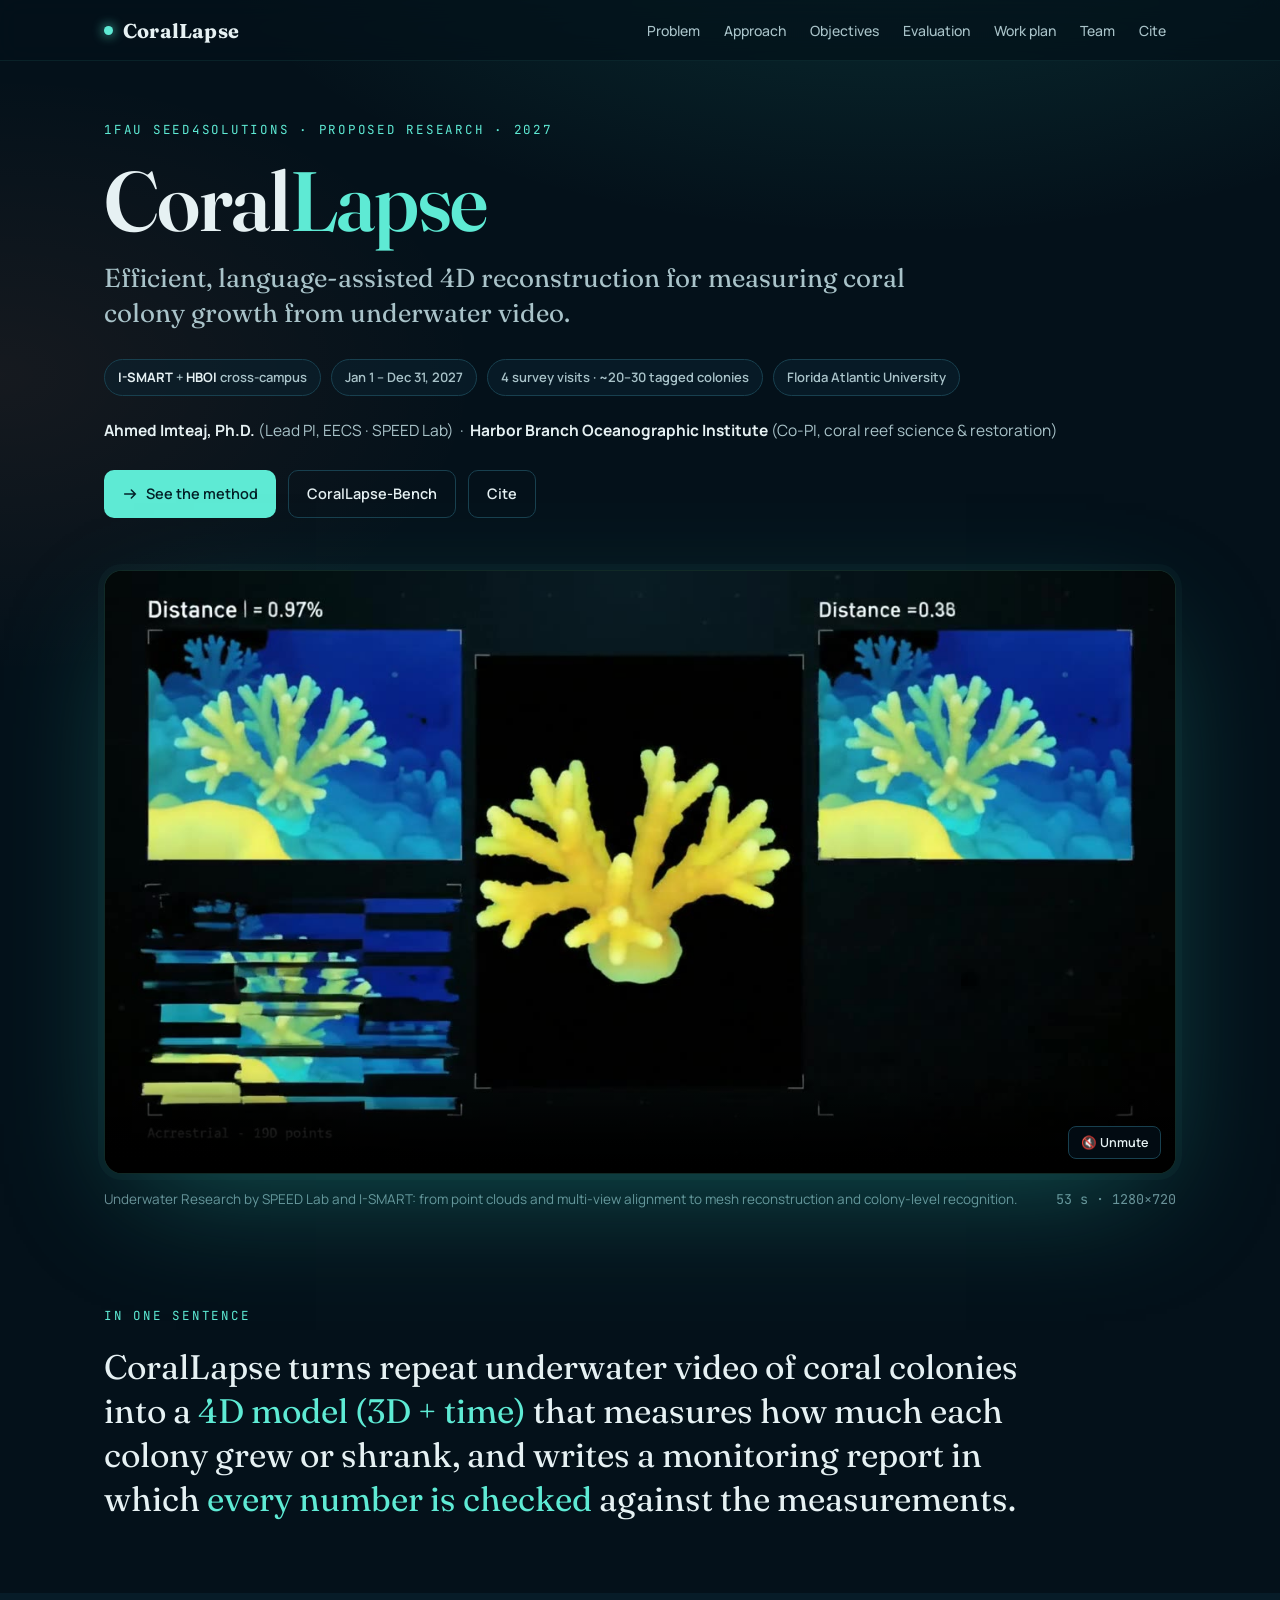
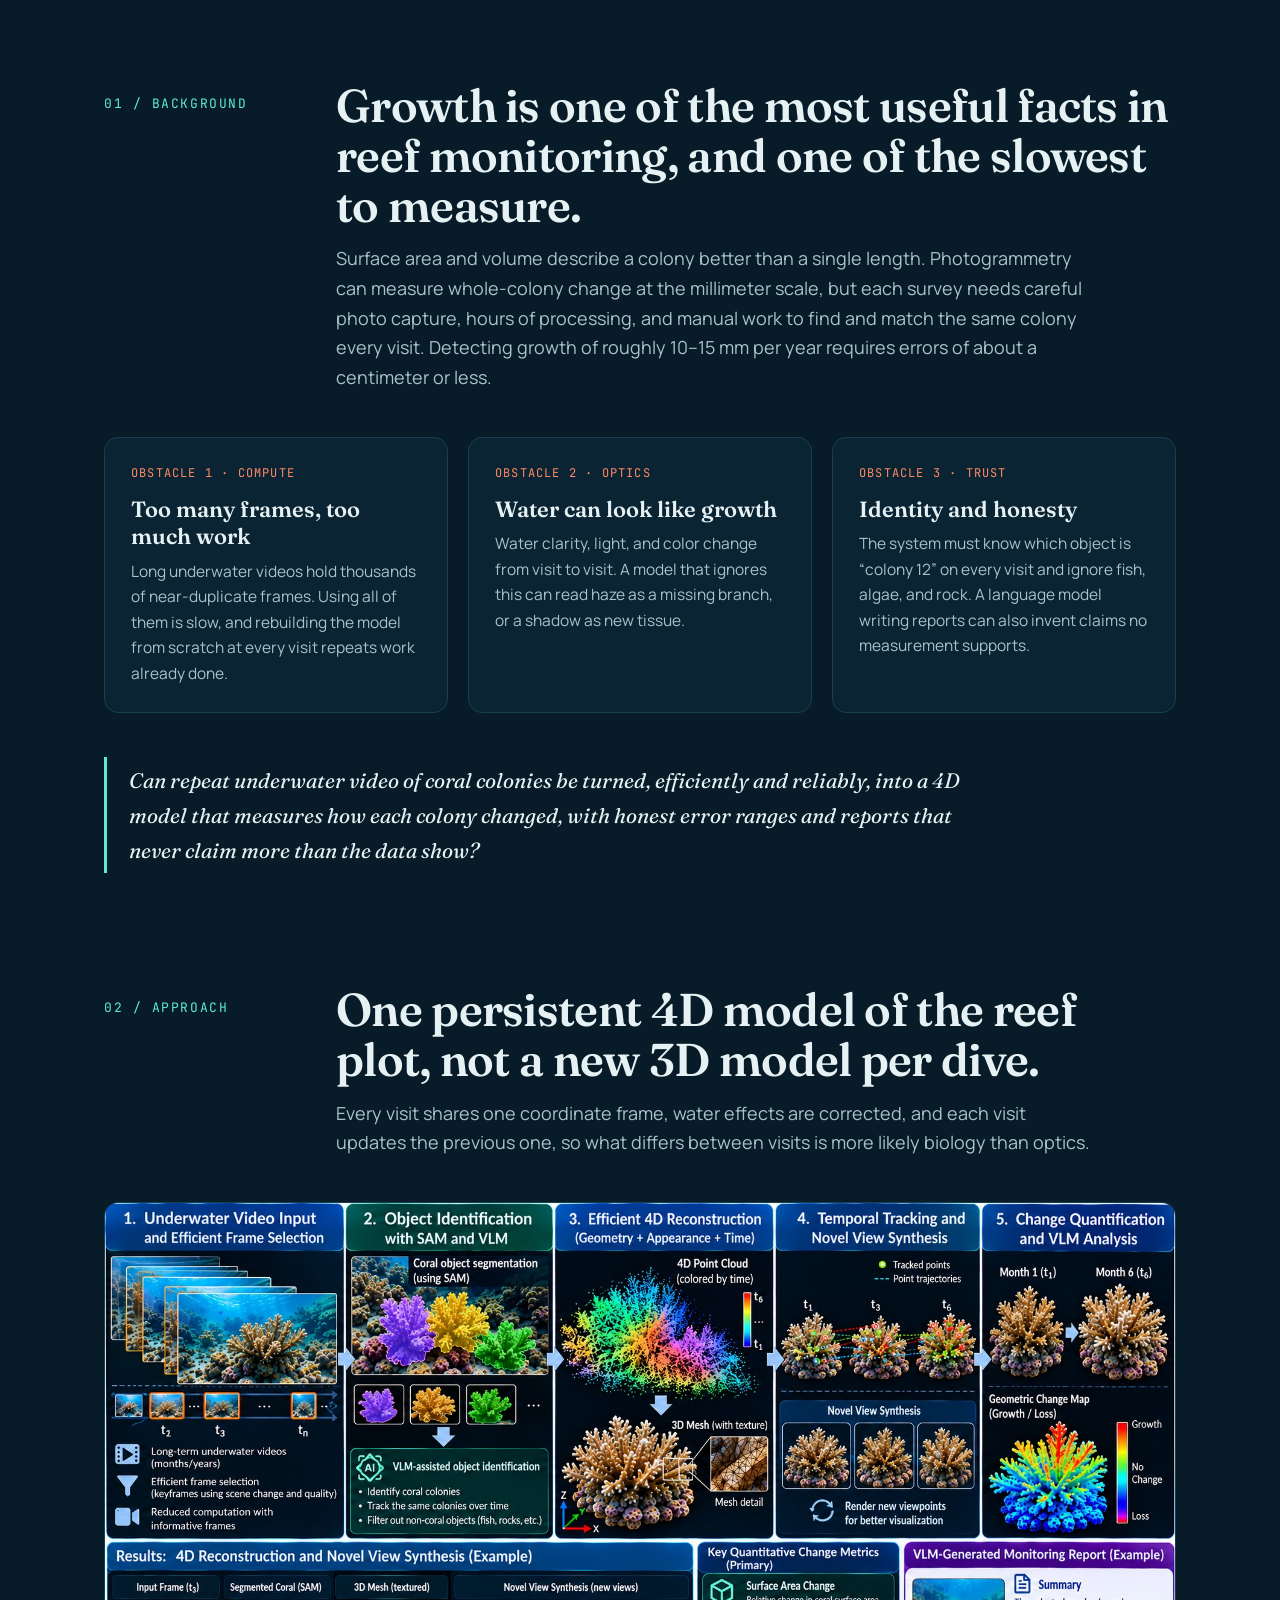
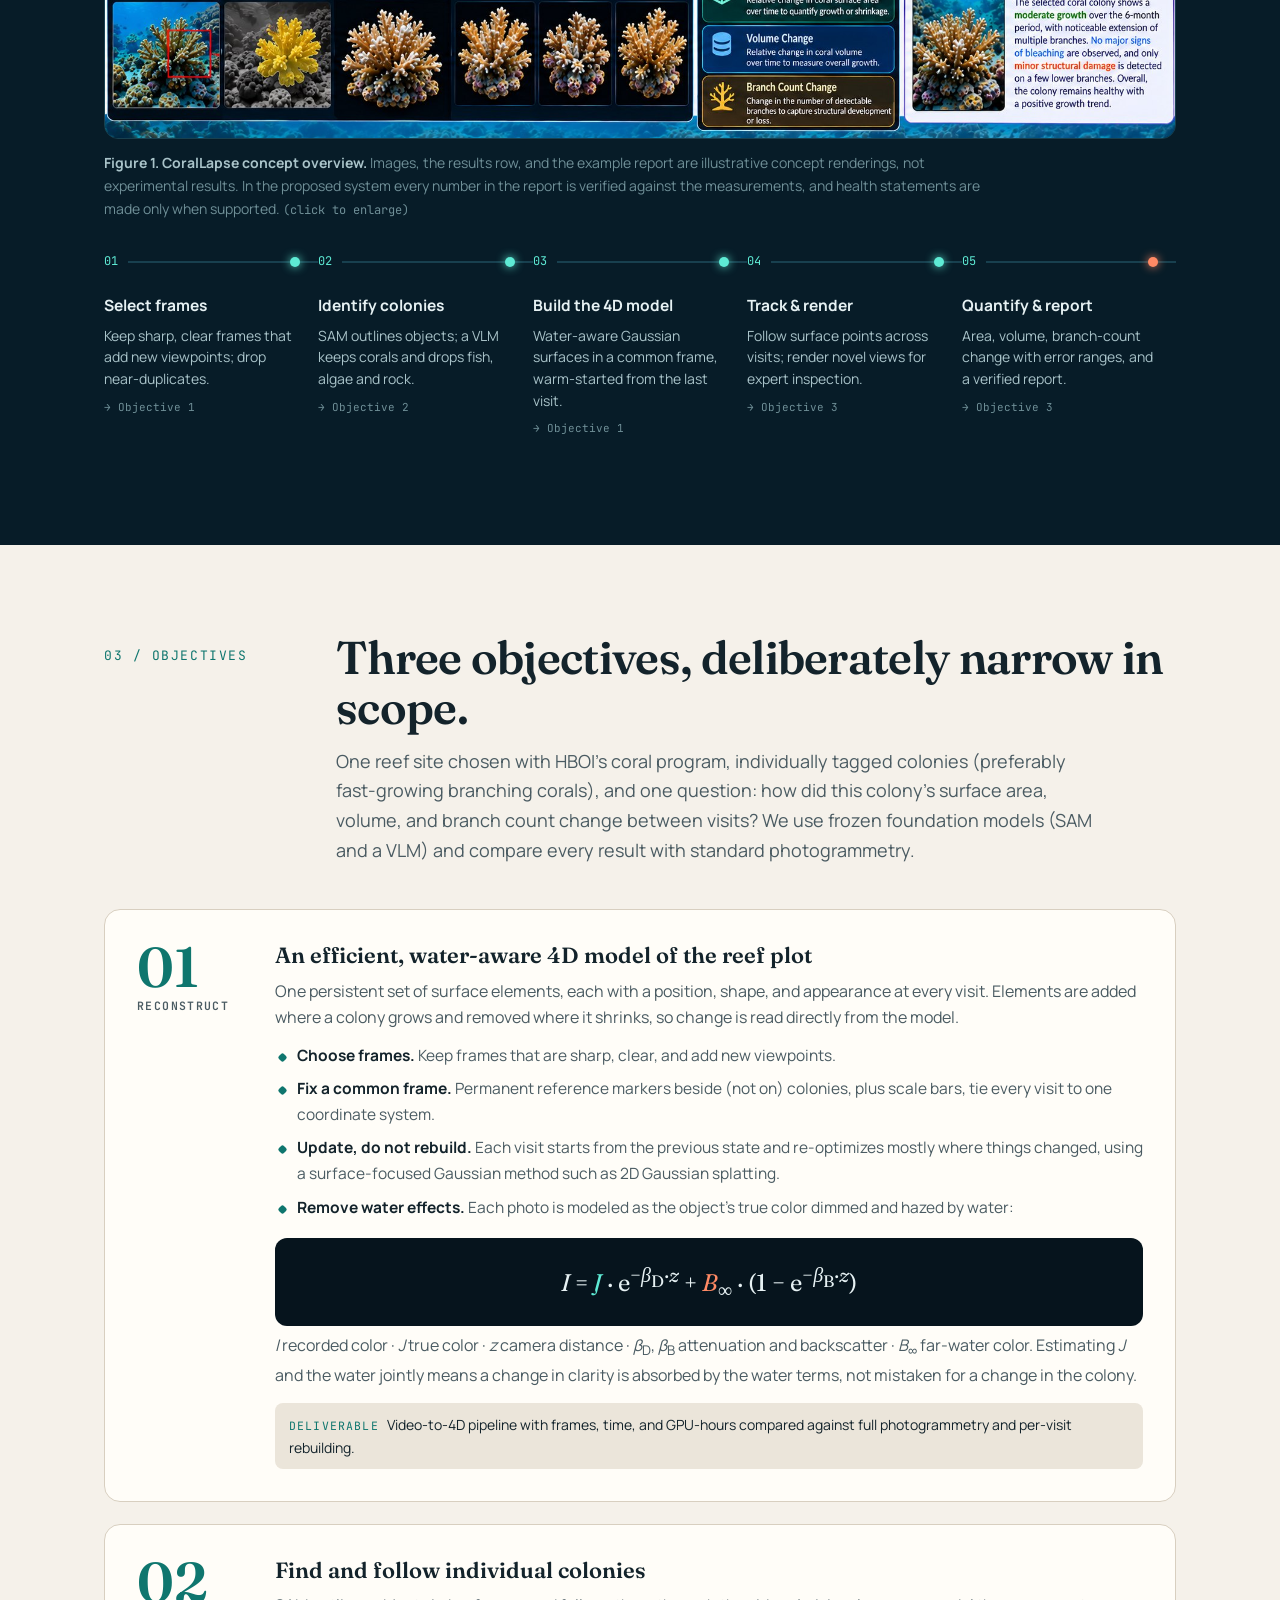
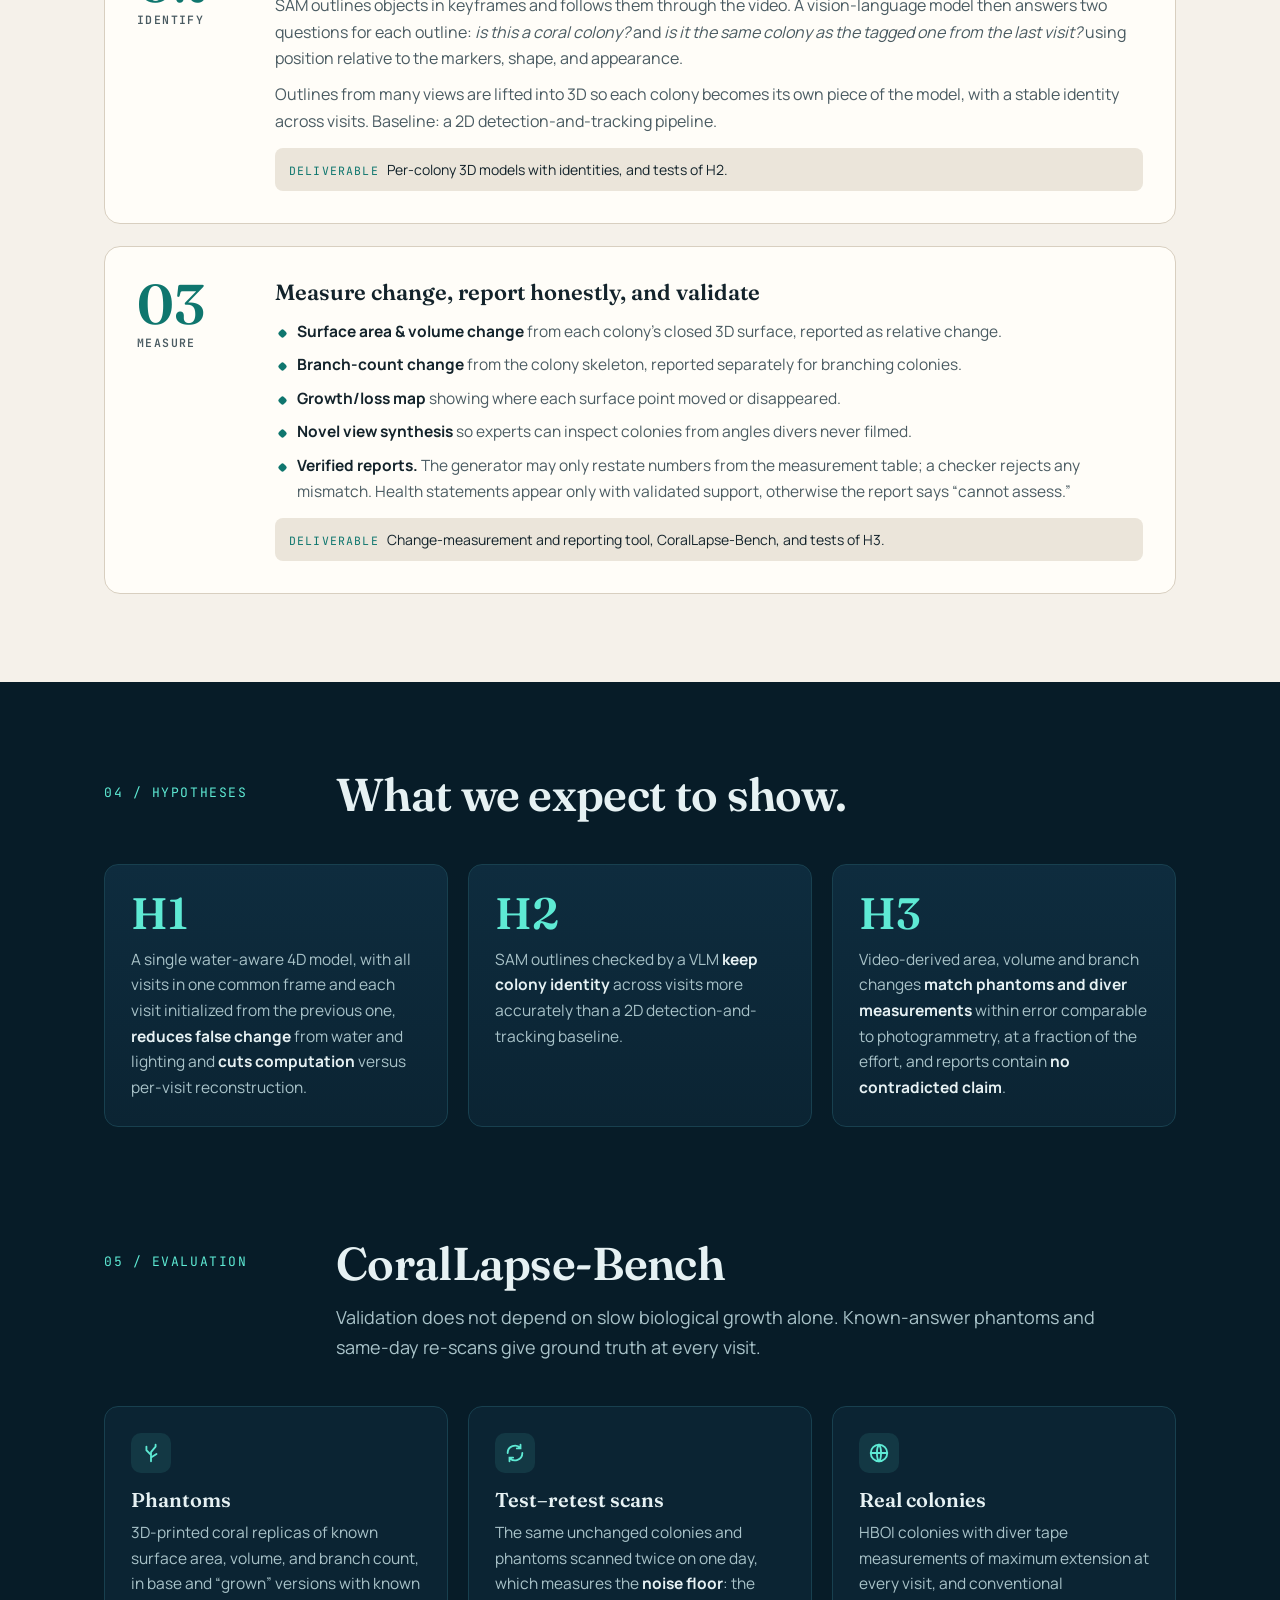
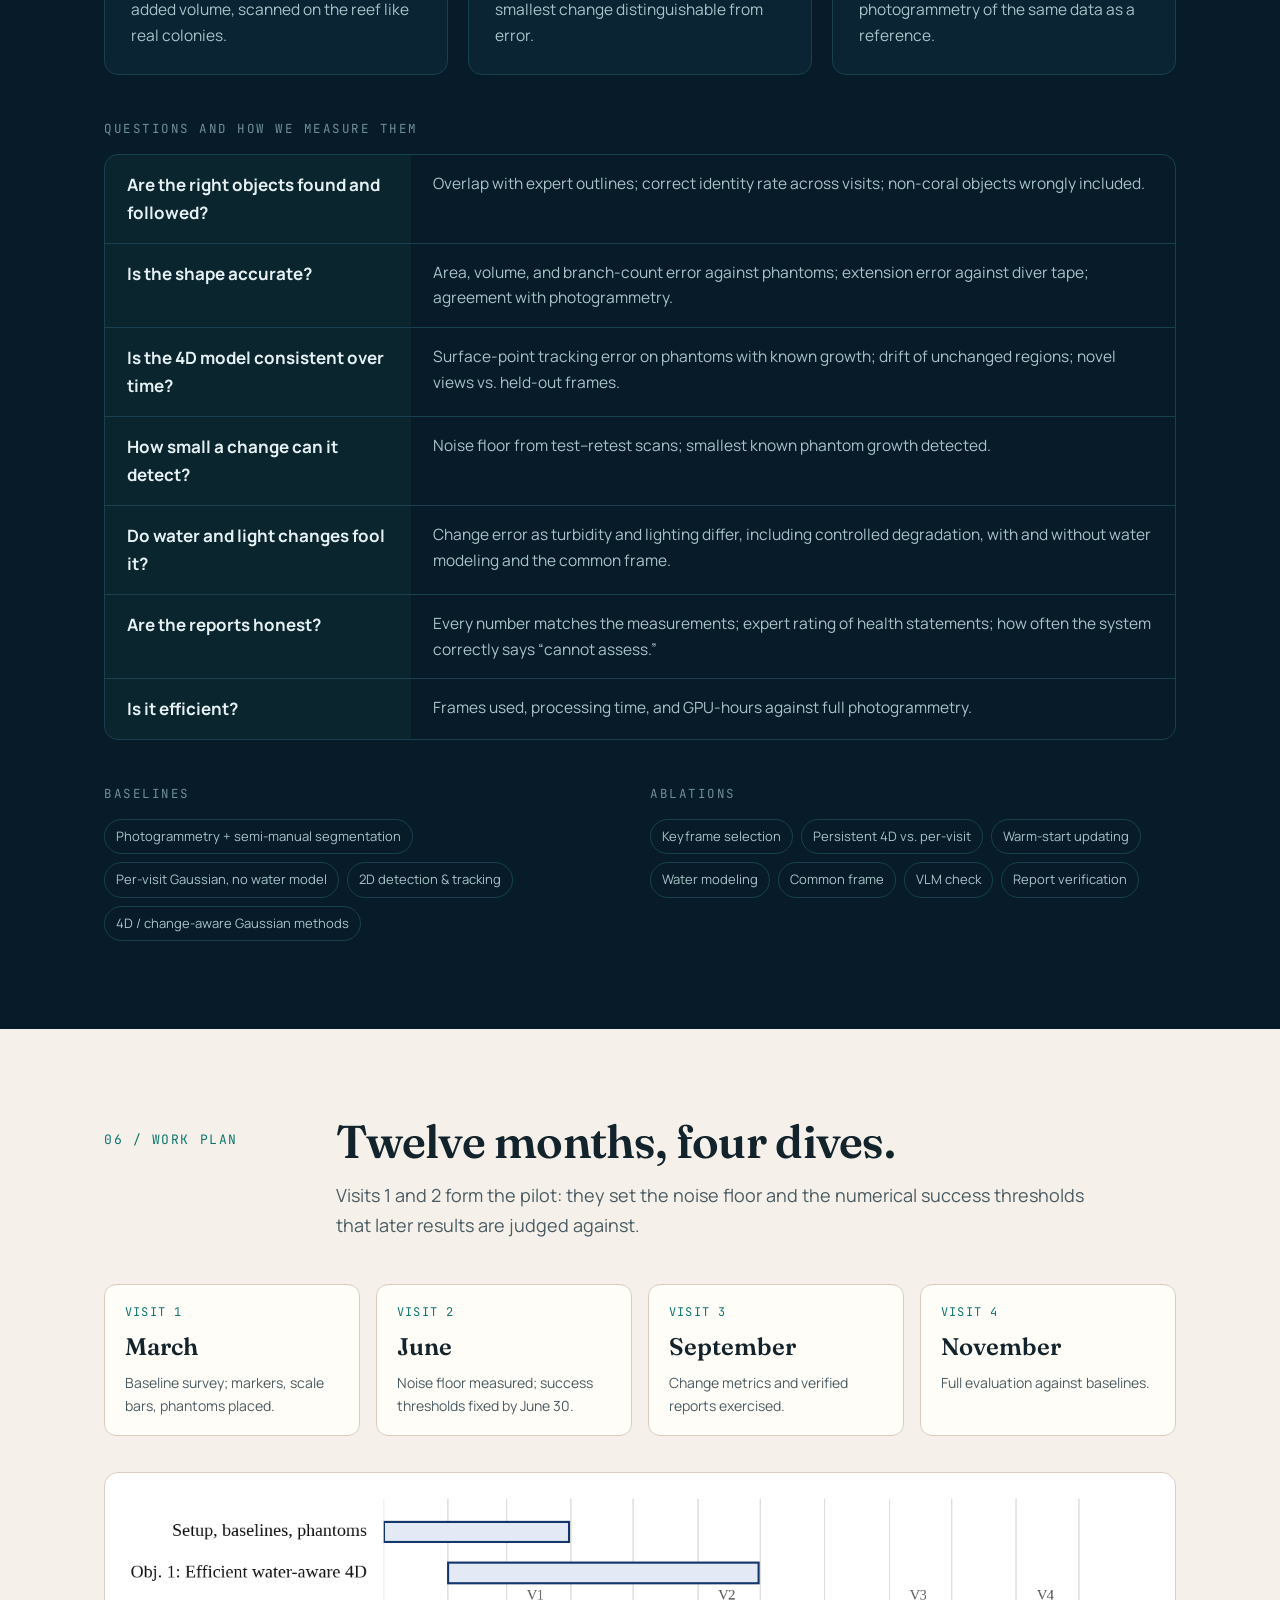
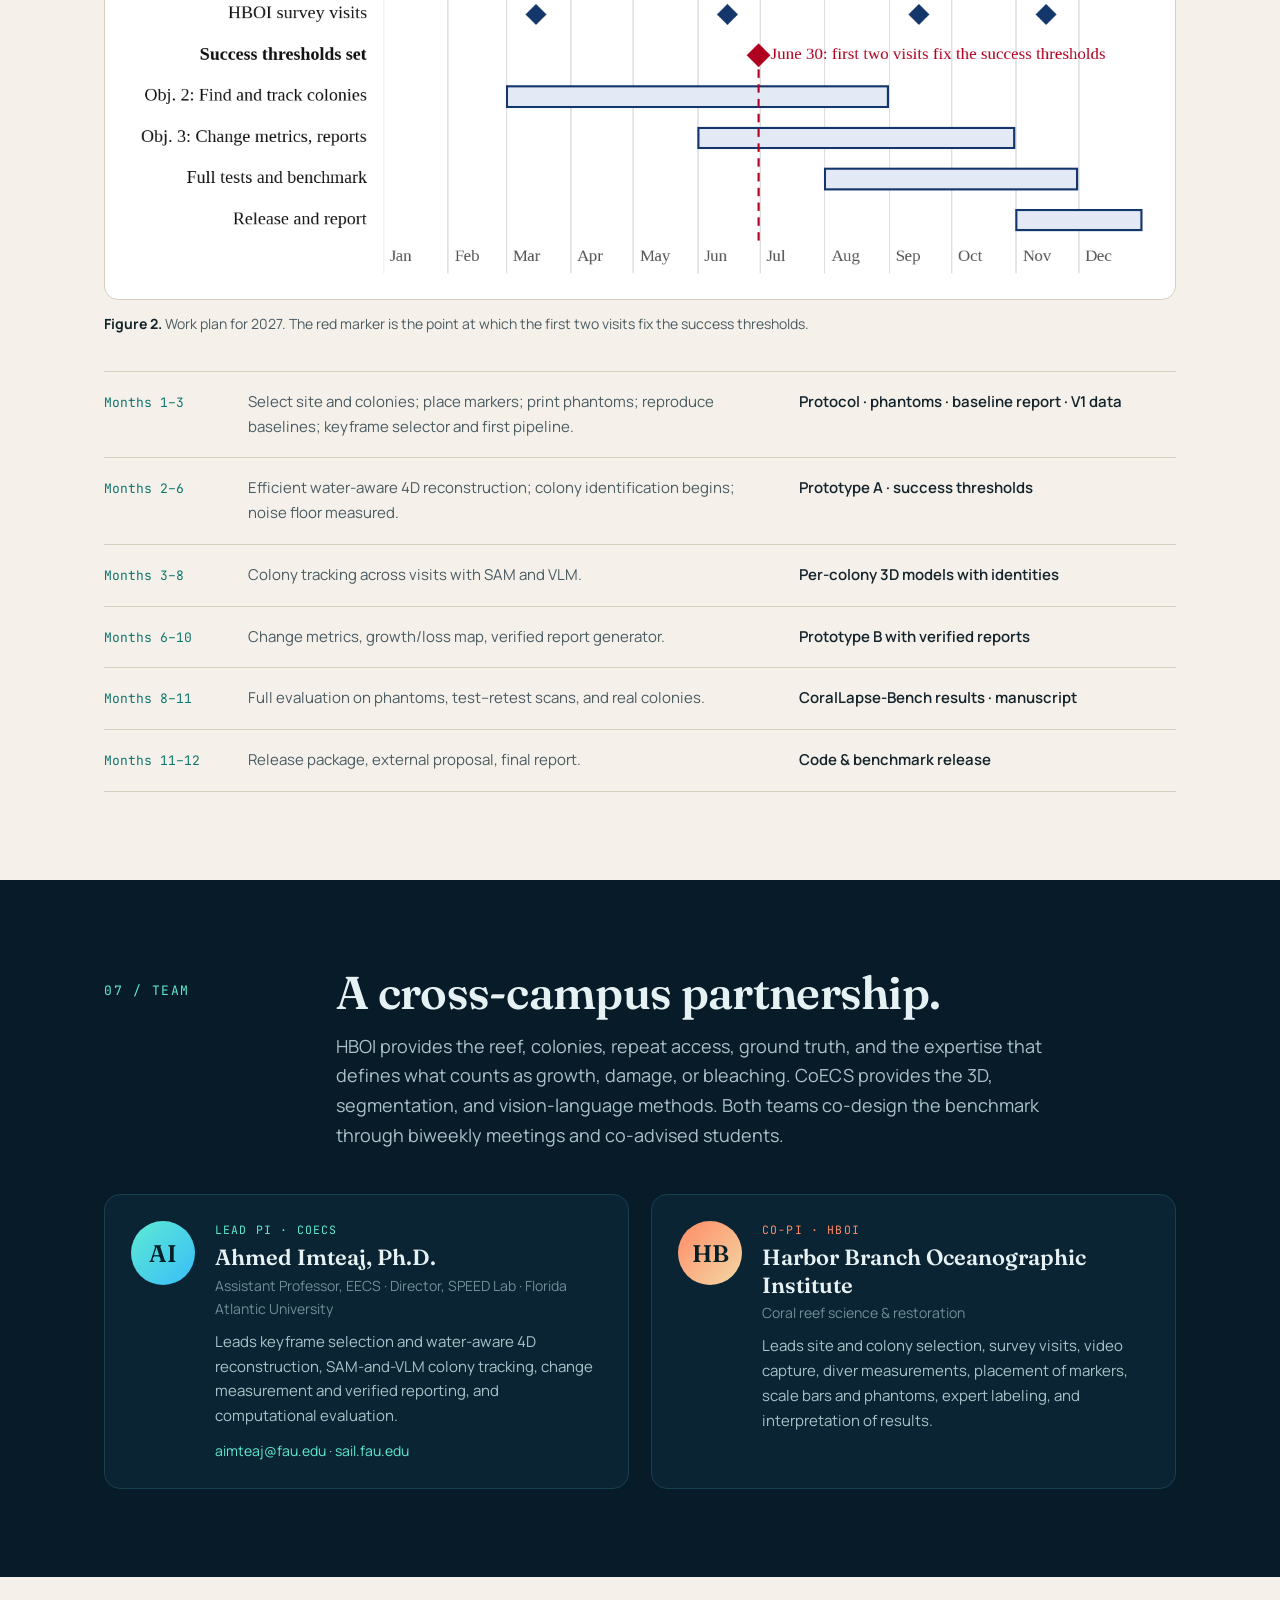
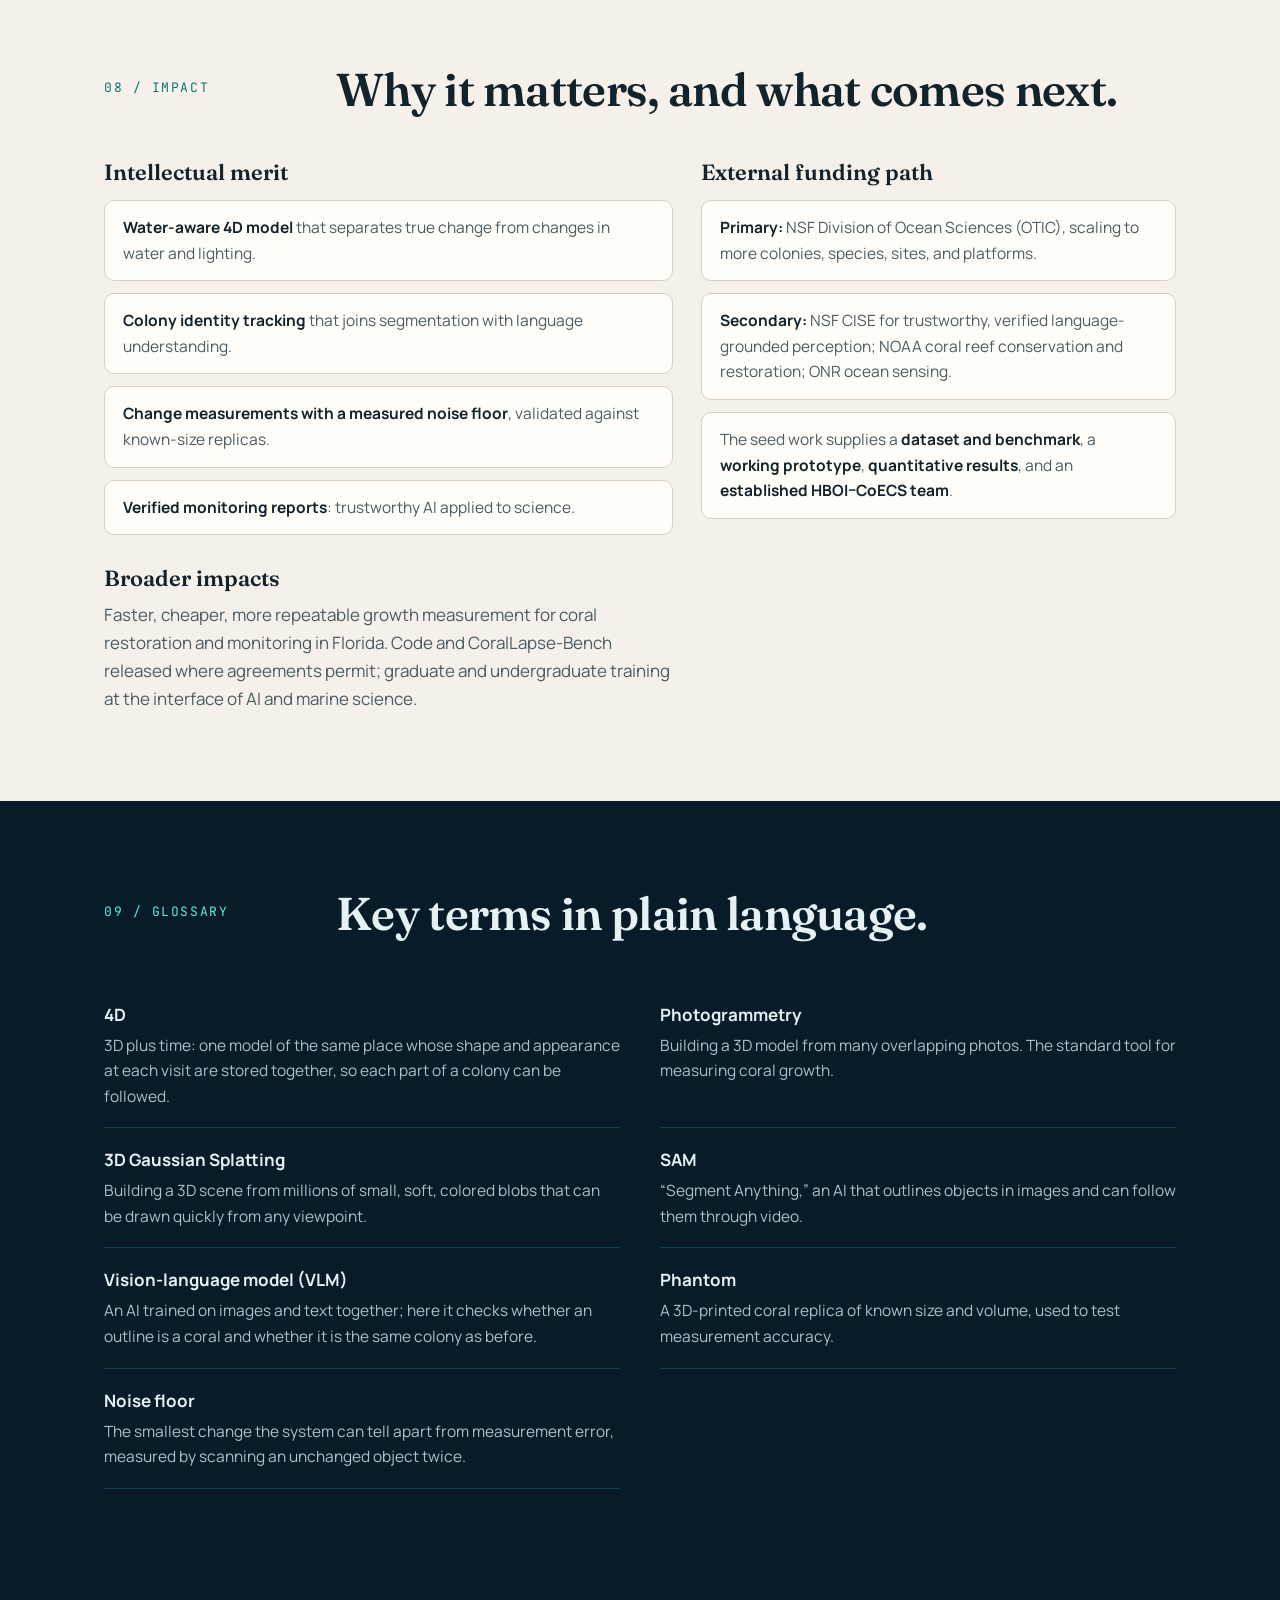
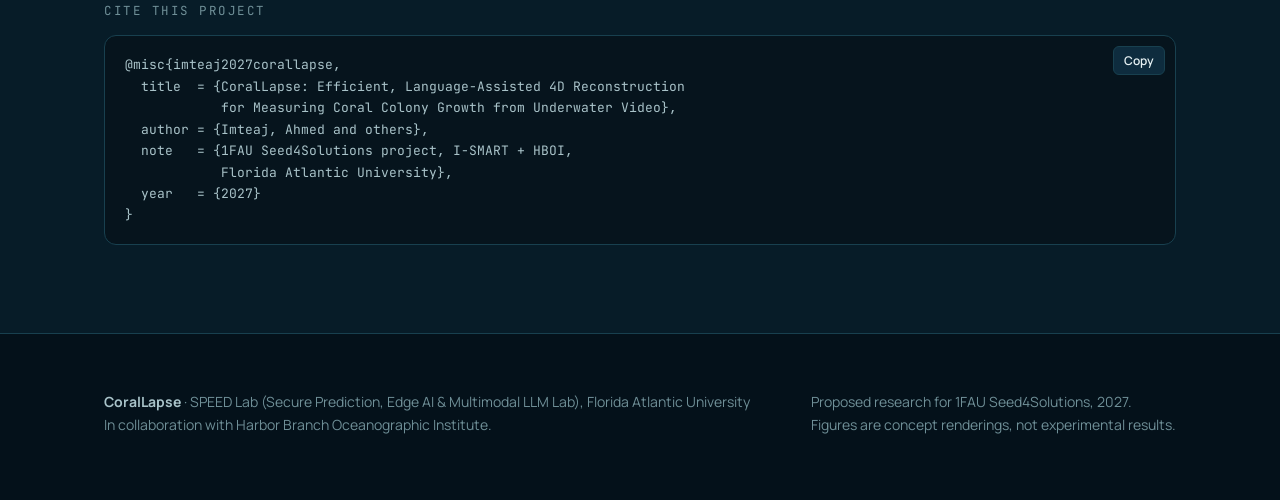
==== index.html @ b829dcaa "CoralLapse website" ====
<!doctype html>
<html lang="en">
<head>
<meta charset="utf-8">
<meta name="viewport" content="width=device-width, initial-scale=1">
<title>CoralLapse — 4D Reconstruction for Coral Growth</title>
<meta name="description" content="CoralLapse turns repeat underwater video of coral colonies into a 4D (3D + time) model that measures how each colony grew or shrank, with verified monitoring reports. A 1FAU Seed4Solutions project (I-SMART + HBOI), Florida Atlantic University.">
<meta property="og:title" content="CoralLapse: Language-Assisted 4D Reconstruction for Coral Growth">
<meta property="og:description" content="Efficient, water-aware 4D reconstruction from underwater video to measure coral colony growth, with honest error ranges and verified reports.">
<meta property="og:image" content="assets/social-card.jpg">
<meta name="twitter:card" content="summary_large_image">
<link rel="icon" href="data:image/svg+xml,<svg xmlns='http://www.w3.org/2000/svg' viewBox='0 0 64 64'><circle cx='32' cy='32' r='30' fill='%23071a24'/><path d='M32 54V30M32 38l-10-10M22 28v-8M32 30l9-11M41 19v-6M32 44l12-8M44 36v-7' stroke='%235eead4' stroke-width='4' stroke-linecap='round' fill='none'/></svg>">
<link rel="preconnect" href="https://fonts.googleapis.com">
<link rel="preconnect" href="https://fonts.gstatic.com" crossorigin>
<link href="https://fonts.googleapis.com/css2?family=Fraunces:opsz,wght@9..144,400;9..144,600;9..144,700&family=Manrope:wght@400;500;600;700&family=JetBrains+Mono:wght@400;500&display=swap" rel="stylesheet">
<style>
:root{
  --abyss:#04111a; --deep:#071c28; --panel:#0b2433; --panel-2:#0e2c3e; --line:#18404f;
  --ink:#e6f1f3; --ink-2:#a9c3c9; --ink-3:#6f8f97;
  --cyan:#5eead4; --cyan-2:#2dd4bf; --coral:#ff8a65; --sand:#f4d9a6;
  --paper:#f5f1ea; --paper-2:#ebe5da; --paper-ink:#13232b; --paper-ink-2:#4a5b62; --paper-line:#d8cfc0;
  --serif:"Fraunces",Georgia,serif; --sans:"Manrope",system-ui,sans-serif; --mono:"JetBrains Mono",ui-monospace,monospace;
  --wrap:1120px;
}
*{box-sizing:border-box;margin:0;padding:0}
html{scroll-behavior:smooth;scroll-padding-top:72px}
body{font-family:var(--sans);background:var(--abyss);color:var(--ink);line-height:1.65;font-size:17px;-webkit-font-smoothing:antialiased;overflow-x:hidden}
img,video{max-width:100%;display:block}
a{color:var(--cyan);text-decoration:none}
a:hover{text-decoration:underline}
.wrap{max-width:var(--wrap);margin:0 auto;padding:0 24px}
.mono{font-family:var(--mono)}

/* nav */
nav{position:fixed;inset:0 0 auto 0;z-index:50;background:rgba(4,17,26,.72);backdrop-filter:blur(12px);-webkit-backdrop-filter:blur(12px);border-bottom:1px solid rgba(94,234,212,.08)}
nav .wrap{display:flex;align-items:center;justify-content:space-between;height:60px;gap:16px}
.brand{font-family:var(--serif);font-weight:700;font-size:20px;color:var(--ink);letter-spacing:.2px;display:flex;align-items:center;gap:10px}
.brand:hover{text-decoration:none}
.brand i{width:9px;height:9px;border-radius:50%;background:var(--cyan);box-shadow:0 0 12px var(--cyan)}
nav ul{list-style:none;display:flex;gap:4px}
nav ul a{color:var(--ink-2);font-size:14px;font-weight:500;padding:6px 10px;border-radius:6px}
nav ul a:hover,nav ul a.on{color:var(--ink);background:rgba(94,234,212,.08);text-decoration:none}
@media (max-width:860px){nav ul{display:none}}

/* hero */
header.hero{position:relative;padding:120px 0 40px;background:radial-gradient(1200px 600px at 70% -10%,rgba(45,212,191,.16),transparent 60%),radial-gradient(800px 500px at 0% 30%,rgba(255,138,101,.07),transparent 60%),var(--abyss)}
.eyebrow{font-family:var(--mono);font-size:12.5px;letter-spacing:.14em;text-transform:uppercase;color:var(--cyan)}
h1{font-family:var(--serif);font-weight:600;font-size:clamp(40px,7vw,84px);line-height:1;letter-spacing:-.02em;margin:18px 0 18px}
h1 em{font-style:normal;color:var(--cyan)}
.sub{font-family:var(--serif);font-size:clamp(19px,2.3vw,26px);line-height:1.35;color:var(--ink-2);max-width:820px;font-weight:400}
.meta{display:flex;flex-wrap:wrap;gap:10px;margin:28px 0 8px}
.chip{font-size:13px;font-weight:600;padding:7px 13px;border:1px solid var(--line);border-radius:999px;color:var(--ink-2);background:rgba(11,36,51,.5)}
.chip b{color:var(--ink)}
.authors{margin-top:22px;font-size:15.5px;color:var(--ink-2)}
.authors strong{color:var(--ink)}
.btns{display:flex;flex-wrap:wrap;gap:12px;margin-top:26px}
.btn{display:inline-flex;align-items:center;gap:8px;font-weight:600;font-size:14.5px;padding:11px 18px;border-radius:10px;background:var(--cyan);color:#032027}
.btn:hover{text-decoration:none;filter:brightness(1.08)}
.btn.ghost{background:transparent;color:var(--ink);border:1px solid var(--line)}
.btn.ghost:hover{border-color:var(--cyan)}

.video-shell{margin-top:52px;border-radius:18px;overflow:hidden;border:1px solid rgba(94,234,212,.18);box-shadow:0 40px 120px -30px rgba(45,212,191,.35),0 0 0 6px rgba(94,234,212,.03);background:#000;position:relative}
.video-shell video{width:100%;aspect-ratio:16/9;object-fit:cover}
.video-cap{display:flex;justify-content:space-between;gap:16px;flex-wrap:wrap;font-size:13.5px;color:var(--ink-3);margin-top:14px}
.sound{position:absolute;right:14px;bottom:14px;font:600 12.5px var(--sans);color:var(--ink);background:rgba(4,17,26,.7);border:1px solid var(--line);padding:7px 12px;border-radius:8px;cursor:pointer;backdrop-filter:blur(6px)}
.sound:hover{border-color:var(--cyan)}

/* tldr */
.tldr{padding:56px 0 72px}
.tldr p{font-family:var(--serif);font-size:clamp(22px,3vw,34px);line-height:1.3;max-width:960px;font-weight:400}
.tldr p mark{background:none;color:var(--cyan)}

/* sections */
section{padding:88px 0}
.dark{background:var(--deep)}
.light{background:var(--paper);color:var(--paper-ink)}
.light a{color:#0f766e}
.sec-head{display:grid;grid-template-columns:200px 1fr;gap:32px;margin-bottom:44px;align-items:start}
.sec-head .num{font-family:var(--mono);font-size:13px;letter-spacing:.12em;color:var(--cyan);padding-top:12px;text-transform:uppercase}
.light .sec-head .num{color:#0f766e}
h2{font-family:var(--serif);font-weight:600;font-size:clamp(30px,4vw,46px);line-height:1.08;letter-spacing:-.015em}
.lede{font-size:18px;color:var(--ink-2);margin-top:14px;max-width:760px}
.light .lede{color:var(--paper-ink-2)}
@media (max-width:760px){.sec-head{grid-template-columns:1fr;gap:6px}section{padding:64px 0}}

h3{font-family:var(--serif);font-weight:600;font-size:22px;line-height:1.25;margin-bottom:8px}

/* problem cards */
.grid3{display:grid;grid-template-columns:repeat(3,1fr);gap:20px}
@media (max-width:860px){.grid3{grid-template-columns:1fr}}
.card{background:var(--panel);border:1px solid var(--line);border-radius:14px;padding:26px}
.card .k{font-family:var(--mono);font-size:12px;color:var(--coral);letter-spacing:.1em;text-transform:uppercase;margin-bottom:12px}
.card p{color:var(--ink-2);font-size:15.5px}
.question{margin-top:44px;border-left:3px solid var(--cyan);padding:6px 0 6px 22px;font-family:var(--serif);font-style:italic;font-size:21px;color:var(--ink);max-width:900px}

/* figure */
figure{margin:0}
.fig{background:#06141d;border:1px solid var(--line);border-radius:14px;overflow:hidden}
.fig img{width:100%;cursor:zoom-in}
figcaption{font-size:14px;color:var(--ink-3);margin-top:12px;max-width:900px}
figcaption b{color:var(--ink-2)}
.light figcaption{color:var(--paper-ink-2)}
.light figcaption b{color:var(--paper-ink)}

/* pipeline */
.pipe{display:grid;grid-template-columns:repeat(5,1fr);gap:0;margin-top:40px;counter-reset:s}
.pipe>div{position:relative;padding:20px 18px 20px 0;border-top:2px solid var(--line)}
.pipe>div::before{counter-increment:s;content:"0" counter(s);font-family:var(--mono);font-size:12px;color:var(--cyan);position:absolute;top:-11px;left:0;background:var(--deep);padding-right:10px}
.pipe>div::after{content:"";position:absolute;top:-6px;right:18px;width:10px;height:10px;border-radius:50%;background:var(--cyan);box-shadow:0 0 10px var(--cyan)}
.pipe>div:last-child::after{background:var(--coral);box-shadow:0 0 10px var(--coral)}
.pipe h4{font-size:15.5px;font-weight:700;margin:10px 0 6px;color:var(--ink)}
.pipe p{font-size:14px;color:var(--ink-2);line-height:1.55}
.pipe .obj{font-family:var(--mono);font-size:11px;color:var(--ink-3);margin-top:8px;display:block}
@media (max-width:900px){.pipe{grid-template-columns:1fr 1fr;row-gap:22px}}
@media (max-width:520px){.pipe{grid-template-columns:1fr}}

/* objectives */
.obj-list{display:grid;gap:22px}
.objective{display:grid;grid-template-columns:110px 1fr;gap:28px;padding:32px;border-radius:16px;background:#fffdf8;border:1px solid var(--paper-line)}
.objective .tag{font-family:var(--serif);font-size:56px;line-height:.9;color:#0f766e;font-weight:600}
.objective .tag small{display:block;font-family:var(--mono);font-size:11.5px;letter-spacing:.12em;color:var(--paper-ink-2);margin-top:8px;text-transform:uppercase}
.objective p{color:var(--paper-ink-2);font-size:16px}
.objective p+p{margin-top:10px}
.objective ul{margin:12px 0 0 0;list-style:none;display:grid;gap:8px}
.objective li{padding-left:22px;position:relative;color:var(--paper-ink-2);font-size:15.5px}
.objective li::before{content:"";position:absolute;left:4px;top:11px;width:7px;height:7px;border-radius:2px;background:#0f766e;transform:rotate(45deg)}
.objective li b{color:var(--paper-ink)}
.deliv{margin-top:14px;font-size:14px;padding:10px 14px;border-radius:8px;background:var(--paper-2);color:var(--paper-ink)}
.deliv span{font-family:var(--mono);font-size:11.5px;letter-spacing:.1em;text-transform:uppercase;color:#0f766e;margin-right:8px}
@media (max-width:700px){.objective{grid-template-columns:1fr;gap:10px;padding:24px}.objective .tag{font-size:40px}}

/* equation */
.eq{margin:18px 0 6px;padding:20px 22px;border-radius:12px;background:#06141d;color:#e6f1f3;font-family:var(--serif);font-size:clamp(17px,2.4vw,24px);text-align:center;overflow-x:auto;white-space:nowrap}
.eq i{font-style:italic}
.eq .c{color:var(--cyan)} .eq .o{color:var(--coral)}
.eq-key{font-size:14px;color:var(--paper-ink-2)}

/* hypotheses */
.hyp{display:grid;grid-template-columns:repeat(3,1fr);gap:20px}
@media (max-width:860px){.hyp{grid-template-columns:1fr}}
.hyp .card{background:linear-gradient(180deg,var(--panel-2),var(--panel))}
.hyp .h{font-family:var(--serif);font-size:44px;color:var(--cyan);line-height:1;font-weight:600;margin-bottom:12px}

/* eval table */
.table{border:1px solid var(--line);border-radius:14px;overflow:hidden}
.row{display:grid;grid-template-columns:minmax(200px,.8fr) 2fr;border-top:1px solid var(--line)}
.row:first-child{border-top:0}
.row>div{padding:16px 22px}
.row>div:first-child{font-weight:700;color:var(--ink);background:rgba(94,234,212,.04)}
.row>div:last-child{color:var(--ink-2);font-size:15.5px}
@media (max-width:640px){.row{grid-template-columns:1fr}.row>div:first-child{padding-bottom:4px}.row>div:last-child{padding-top:4px}}
.bench{display:grid;grid-template-columns:repeat(3,1fr);gap:20px;margin-bottom:44px}
@media (max-width:860px){.bench{grid-template-columns:1fr}}
.bench .card h3{font-size:20px}
.bench .ico{width:40px;height:40px;border-radius:10px;display:grid;place-items:center;background:rgba(94,234,212,.1);margin-bottom:14px}
.subhead{font-family:var(--mono);font-size:12.5px;letter-spacing:.12em;text-transform:uppercase;color:var(--ink-3);margin:0 0 14px}
.pill-list{display:flex;flex-wrap:wrap;gap:8px;margin-top:10px}
.pill-list span{font-size:13px;padding:6px 11px;border-radius:999px;border:1px solid var(--line);color:var(--ink-2)}

/* timeline */
.visits{display:grid;grid-template-columns:repeat(4,1fr);gap:16px;margin:36px 0}
.visit{padding:18px 20px;border-radius:12px;background:#fffdf8;border:1px solid var(--paper-line)}
.visit .v{font-family:var(--mono);font-size:12px;color:#0f766e;letter-spacing:.1em}
.visit .m{font-family:var(--serif);font-size:24px;font-weight:600;margin:4px 0}
.visit p{font-size:14px;color:var(--paper-ink-2)}
@media (max-width:760px){.visits{grid-template-columns:1fr 1fr}}
.light .fig{background:#fff;border-color:var(--paper-line)}
.ms{margin-top:36px;display:grid;gap:0;border-top:1px solid var(--paper-line)}
.ms>div{display:grid;grid-template-columns:120px 1.4fr 1fr;gap:24px;padding:18px 0;border-bottom:1px solid var(--paper-line);font-size:15px}
.ms .mo{font-family:var(--mono);font-size:13px;color:#0f766e;padding-top:2px}
.ms .ac{color:var(--paper-ink-2)}
.ms .dv{color:var(--paper-ink);font-weight:600}
@media (max-width:760px){.ms>div{grid-template-columns:1fr;gap:4px}}

/* team */
.team{display:grid;grid-template-columns:1fr 1fr;gap:22px}
@media (max-width:760px){.team{grid-template-columns:1fr}}
.person{display:flex;gap:20px;padding:26px;border-radius:16px;background:var(--panel);border:1px solid var(--line)}
.avatar{flex:0 0 64px;height:64px;border-radius:50%;display:grid;place-items:center;font-family:var(--serif);font-size:24px;font-weight:600;color:#032027;background:linear-gradient(135deg,var(--cyan),#38bdf8)}
.avatar.alt{background:linear-gradient(135deg,var(--coral),var(--sand))}
.person .role{font-family:var(--mono);font-size:11.5px;letter-spacing:.1em;text-transform:uppercase;color:var(--cyan)}
.person .aff{font-size:14px;color:var(--ink-3);margin:2px 0 10px}
.person p{font-size:15px;color:var(--ink-2)}
.partners{display:flex;flex-wrap:wrap;gap:12px;margin-top:28px}

/* glossary */
.gloss{display:grid;grid-template-columns:repeat(2,1fr);gap:0 40px}
.gloss>div{padding:18px 0;border-bottom:1px solid var(--line)}
.gloss dt{font-weight:700;margin-bottom:4px}
.gloss dd{color:var(--ink-2);font-size:15.5px}
@media (max-width:760px){.gloss{grid-template-columns:1fr}}

/* funding */
.fund{display:grid;grid-template-columns:1.2fr 1fr;gap:28px}
@media (max-width:860px){.fund{grid-template-columns:1fr}}
.fund ul{list-style:none;display:grid;gap:12px;margin-top:14px}
.fund li{padding:14px 18px;border-radius:10px;background:#fffdf8;border:1px solid var(--paper-line);font-size:15.5px;color:var(--paper-ink-2)}
.fund li b{color:var(--paper-ink)}

/* refs */
.refs{columns:2;column-gap:44px;font-size:14px;color:var(--ink-2);list-style:none;counter-reset:r}
.refs li{break-inside:avoid;margin-bottom:12px;padding-left:36px;position:relative;counter-increment:r}
.refs li::before{content:"[" counter(r) "]";position:absolute;left:0;font-family:var(--mono);font-size:12px;color:var(--ink-3);top:2px}
.refs i{color:var(--ink)}
@media (max-width:760px){.refs{columns:1}}
.cite{position:relative;background:#06141d;border:1px solid var(--line);border-radius:12px;padding:18px 20px;font-family:var(--mono);font-size:13px;color:var(--ink-2);white-space:pre;overflow-x:auto;margin-top:14px}
.copy{position:absolute;top:10px;right:10px;font:600 12px var(--sans);background:var(--panel-2);color:var(--ink);border:1px solid var(--line);padding:5px 10px;border-radius:6px;cursor:pointer}

footer{padding:56px 0 64px;border-top:1px solid var(--line);font-size:14px;color:var(--ink-3)}
footer .wrap{display:flex;justify-content:space-between;gap:24px;flex-wrap:wrap}
footer b{color:var(--ink-2)}

/* lightbox */
.lb{position:fixed;inset:0;background:rgba(2,8,12,.94);display:none;align-items:center;justify-content:center;z-index:100;padding:24px;cursor:zoom-out}
.lb.open{display:flex}
.lb img{max-height:94vh;border-radius:8px}

/* reveal */
.rv{opacity:0;transform:translateY(18px);transition:opacity .7s ease,transform .7s ease}
.rv.in{opacity:1;transform:none}
@media (prefers-reduced-motion:reduce){.rv{opacity:1;transform:none;transition:none}html{scroll-behavior:auto}}
</style>
</head>
<body>

<nav>
  <div class="wrap">
    <a class="brand" href="#top"><i></i>CoralLapse</a>
    <ul>
      <li><a href="#problem">Problem</a></li>
      <li><a href="#approach">Approach</a></li>
      <li><a href="#objectives">Objectives</a></li>
      <li><a href="#evaluation">Evaluation</a></li>
      <li><a href="#plan">Work plan</a></li>
      <li><a href="#team">Team</a></li>
      <li><a href="#cite">Cite</a></li>
    </ul>
  </div>
</nav>

<header class="hero" id="top">
  <div class="wrap">
    <div class="eyebrow">1FAU Seed4Solutions · Proposed research · 2027</div>
    <h1>Coral<em>Lapse</em></h1>
    <p class="sub">Efficient, language-assisted 4D reconstruction for measuring coral colony growth from underwater video.</p>
    <div class="meta">
      <span class="chip"><b>I-SMART</b> + <b>HBOI</b> cross-campus</span>
      <span class="chip">Jan 1 – Dec 31, 2027</span>
      <span class="chip">4 survey visits · ~20–30 tagged colonies</span>
      <span class="chip">Florida Atlantic University</span>
    </div>
    <p class="authors"><strong>Ahmed Imteaj, Ph.D.</strong> (Lead PI, EECS · SPEED Lab) &nbsp;·&nbsp; <strong>Harbor Branch Oceanographic Institute</strong> (Co-PI, coral reef science &amp; restoration)</p>
    <div class="btns">
      <a class="btn" href="#approach">
        <svg width="16" height="16" viewBox="0 0 24 24" fill="none" stroke="currentColor" stroke-width="2.2" stroke-linecap="round"><path d="M4 12h16M14 6l6 6-6 6"/></svg>
        See the method
      </a>
      <a class="btn ghost" href="#evaluation">CoralLapse-Bench</a>
      <a class="btn ghost" href="#cite">Cite</a>
    </div>

    <div class="video-shell rv">
      <video id="teaser" src="assets/coralReef_SPEED_Lab.mp4" poster="assets/video-poster.jpg" autoplay muted loop playsinline preload="metadata" controls></video>
      <button class="sound" id="sound" type="button">🔇 Unmute</button>
    </div>
    <div class="video-cap">
      <span>Underwater Research by SPEED Lab and I-SMART: from point clouds and multi-view alignment to mesh reconstruction and colony-level recognition.</span>
      <span class="mono">53 s · 1280×720</span>
    </div>
  </div>
</header>

<div class="tldr">
  <div class="wrap rv">
    <div class="eyebrow" style="margin-bottom:18px">In one sentence</div>
    <p>CoralLapse turns repeat underwater video of coral colonies into a <mark>4D model (3D&nbsp;+&nbsp;time)</mark> that measures how much each colony grew or shrank, and writes a monitoring report in which <mark>every number is checked</mark> against the measurements.</p>
  </div>
</div>

<section class="dark" id="problem">
  <div class="wrap">
    <div class="sec-head rv">
      <div class="num">01 / Background</div>
      <div>
        <h2>Growth is one of the most useful facts in reef monitoring, and one of the slowest to measure.</h2>
        <p class="lede">Surface area and volume describe a colony better than a single length. Photogrammetry can measure whole-colony change at the millimeter scale, but each survey needs careful photo capture, hours of processing, and manual work to find and match the same colony every visit. Detecting growth of roughly 10–15&nbsp;mm per year requires errors of about a centimeter or less.</p>
      </div>
    </div>
    <div class="grid3">
      <div class="card rv">
        <div class="k">Obstacle 1 · Compute</div>
        <h3>Too many frames, too much work</h3>
        <p>Long underwater videos hold thousands of near-duplicate frames. Using all of them is slow, and rebuilding the model from scratch at every visit repeats work already done.</p>
      </div>
      <div class="card rv">
        <div class="k">Obstacle 2 · Optics</div>
        <h3>Water can look like growth</h3>
        <p>Water clarity, light, and color change from visit to visit. A model that ignores this can read haze as a missing branch, or a shadow as new tissue.</p>
      </div>
      <div class="card rv">
        <div class="k">Obstacle 3 · Trust</div>
        <h3>Identity and honesty</h3>
        <p>The system must know which object is “colony 12” on every visit and ignore fish, algae, and rock. A language model writing reports can also invent claims no measurement supports.</p>
      </div>
    </div>
    <p class="question rv">Can repeat underwater video of coral colonies be turned, efficiently and reliably, into a 4D model that measures how each colony changed, with honest error ranges and reports that never claim more than the data show?</p>
  </div>
</section>

<section class="dark" id="approach" style="padding-top:24px">
  <div class="wrap">
    <div class="sec-head rv">
      <div class="num">02 / Approach</div>
      <div>
        <h2>One persistent 4D model of the reef plot, not a new 3D model per dive.</h2>
        <p class="lede">Every visit shares one coordinate frame, water effects are corrected, and each visit updates the previous one, so what differs between visits is more likely biology than optics.</p>
      </div>
    </div>
    <figure class="rv">
      <div class="fig"><img src="assets/fig1-overview.jpg" alt="CoralLapse concept overview: five stages from underwater video to change quantification and a monitoring report" loading="lazy" data-zoom></div>
      <figcaption><b>Figure 1. CoralLapse concept overview.</b> Images, the results row, and the example report are illustrative concept renderings, not experimental results. In the proposed system every number in the report is verified against the measurements, and health statements are made only when supported. <span class="mono" style="font-size:12px">(click to enlarge)</span></figcaption>
    </figure>
    <div class="pipe">
      <div class="rv"><h4>Select frames</h4><p>Keep sharp, clear frames that add new viewpoints; drop near-duplicates.</p><span class="obj">→ Objective 1</span></div>
      <div class="rv"><h4>Identify colonies</h4><p>SAM outlines objects; a VLM keeps corals and drops fish, algae and rock.</p><span class="obj">→ Objective 2</span></div>
      <div class="rv"><h4>Build the 4D model</h4><p>Water-aware Gaussian surfaces in a common frame, warm-started from the last visit.</p><span class="obj">→ Objective 1</span></div>
      <div class="rv"><h4>Track &amp; render</h4><p>Follow surface points across visits; render novel views for expert inspection.</p><span class="obj">→ Objective 3</span></div>
      <div class="rv"><h4>Quantify &amp; report</h4><p>Area, volume, branch-count change with error ranges, and a verified report.</p><span class="obj">→ Objective 3</span></div>
    </div>
  </div>
</section>

<section class="light" id="objectives">
  <div class="wrap">
    <div class="sec-head rv">
      <div class="num">03 / Objectives</div>
      <div>
        <h2>Three objectives, deliberately narrow in scope.</h2>
        <p class="lede">One reef site chosen with HBOI’s coral program, individually tagged colonies (preferably fast-growing branching corals), and one question: how did this colony’s surface area, volume, and branch count change between visits? We use frozen foundation models (SAM and a VLM) and compare every result with standard photogrammetry.</p>
      </div>
    </div>

    <div class="obj-list">
      <article class="objective rv">
        <div class="tag">01<small>Reconstruct</small></div>
        <div>
          <h3>An efficient, water-aware 4D model of the reef plot</h3>
          <p>One persistent set of surface elements, each with a position, shape, and appearance at every visit. Elements are added where a colony grows and removed where it shrinks, so change is read directly from the model.</p>
          <ul>
            <li><b>Choose frames.</b> Keep frames that are sharp, clear, and add new viewpoints.</li>
            <li><b>Fix a common frame.</b> Permanent reference markers beside (not on) colonies, plus scale bars, tie every visit to one coordinate system.</li>
            <li><b>Update, do not rebuild.</b> Each visit starts from the previous state and re-optimizes mostly where things changed, using a surface-focused Gaussian method such as 2D Gaussian splatting.</li>
            <li><b>Remove water effects.</b> Each photo is modeled as the object’s true color dimmed and hazed by water:</li>
          </ul>
          <div class="eq"><i>I</i> = <i class="c">J</i> · e<sup>−<i>β</i><sub>D</sub>·<i>z</i></sup> + <i class="o">B</i><sub>∞</sub> · (1 − e<sup>−<i>β</i><sub>B</sub>·<i>z</i></sup>)</div>
          <p class="eq-key"><i>I</i> recorded color · <i>J</i> true color · <i>z</i> camera distance · <i>β</i><sub>D</sub>, <i>β</i><sub>B</sub> attenuation and backscatter · <i>B</i><sub>∞</sub> far-water color. Estimating <i>J</i> and the water jointly means a change in clarity is absorbed by the water terms, not mistaken for a change in the colony.</p>
          <div class="deliv"><span>Deliverable</span>Video-to-4D pipeline with frames, time, and GPU-hours compared against full photogrammetry and per-visit rebuilding.</div>
        </div>
      </article>

      <article class="objective rv">
        <div class="tag">02<small>Identify</small></div>
        <div>
          <h3>Find and follow individual colonies</h3>
          <p>SAM outlines objects in keyframes and follows them through the video. A vision-language model then answers two questions for each outline: <em>is this a coral colony?</em> and <em>is it the same colony as the tagged one from the last visit?</em> using position relative to the markers, shape, and appearance.</p>
          <p>Outlines from many views are lifted into 3D so each colony becomes its own piece of the model, with a stable identity across visits. Baseline: a 2D detection-and-tracking pipeline.</p>
          <div class="deliv"><span>Deliverable</span>Per-colony 3D models with identities, and tests of H2.</div>
        </div>
      </article>

      <article class="objective rv">
        <div class="tag">03<small>Measure</small></div>
        <div>
          <h3>Measure change, report honestly, and validate</h3>
          <ul>
            <li><b>Surface area &amp; volume change</b> from each colony’s closed 3D surface, reported as relative change.</li>
            <li><b>Branch-count change</b> from the colony skeleton, reported separately for branching colonies.</li>
            <li><b>Growth/loss map</b> showing where each surface point moved or disappeared.</li>
            <li><b>Novel view synthesis</b> so experts can inspect colonies from angles divers never filmed.</li>
            <li><b>Verified reports.</b> The generator may only restate numbers from the measurement table; a checker rejects any mismatch. Health statements appear only with validated support, otherwise the report says “cannot assess.”</li>
          </ul>
          <div class="deliv"><span>Deliverable</span>Change-measurement and reporting tool, CoralLapse-Bench, and tests of H3.</div>
        </div>
      </article>
    </div>
  </div>
</section>

<section class="dark" id="hypotheses">
  <div class="wrap">
    <div class="sec-head rv">
      <div class="num">04 / Hypotheses</div>
      <div><h2>What we expect to show.</h2></div>
    </div>
    <div class="hyp">
      <div class="card rv"><div class="h">H1</div><p>A single water-aware 4D model, with all visits in one common frame and each visit initialized from the previous one, <b style="color:var(--ink)">reduces false change</b> from water and lighting and <b style="color:var(--ink)">cuts computation</b> versus per-visit reconstruction.</p></div>
      <div class="card rv"><div class="h">H2</div><p>SAM outlines checked by a VLM <b style="color:var(--ink)">keep colony identity</b> across visits more accurately than a 2D detection-and-tracking baseline.</p></div>
      <div class="card rv"><div class="h">H3</div><p>Video-derived area, volume and branch changes <b style="color:var(--ink)">match phantoms and diver measurements</b> within error comparable to photogrammetry, at a fraction of the effort, and reports contain <b style="color:var(--ink)">no contradicted claim</b>.</p></div>
    </div>
  </div>
</section>

<section class="dark" id="evaluation" style="padding-top:24px">
  <div class="wrap">
    <div class="sec-head rv">
      <div class="num">05 / Evaluation</div>
      <div>
        <h2>CoralLapse-Bench</h2>
        <p class="lede">Validation does not depend on slow biological growth alone. Known-answer phantoms and same-day re-scans give ground truth at every visit.</p>
      </div>
    </div>
    <div class="bench">
      <div class="card rv">
        <div class="ico"><svg width="22" height="22" viewBox="0 0 24 24" fill="none" stroke="#5eead4" stroke-width="2" stroke-linecap="round"><path d="M12 21V11M12 14l-5-5M7 9V5M12 11l5-6M17 5V3M12 17l6-4"/></svg></div>
        <h3>Phantoms</h3>
        <p>3D-printed coral replicas of known surface area, volume, and branch count, in base and “grown” versions with known added volume, scanned on the reef like real colonies.</p>
      </div>
      <div class="card rv">
        <div class="ico"><svg width="22" height="22" viewBox="0 0 24 24" fill="none" stroke="#5eead4" stroke-width="2" stroke-linecap="round"><path d="M4 12a8 8 0 0 1 14-5.3M20 12a8 8 0 0 1-14 5.3M18 3v4h-4M6 21v-4h4"/></svg></div>
        <h3>Test–retest scans</h3>
        <p>The same unchanged colonies and phantoms scanned twice on one day, which measures the <b style="color:var(--ink)">noise floor</b>: the smallest change distinguishable from error.</p>
      </div>
      <div class="card rv">
        <div class="ico"><svg width="22" height="22" viewBox="0 0 24 24" fill="none" stroke="#5eead4" stroke-width="2" stroke-linecap="round"><circle cx="12" cy="12" r="9"/><path d="M3 12h18M12 3c3 3 3 15 0 18M12 3c-3 3-3 15 0 18"/></svg></div>
        <h3>Real colonies</h3>
        <p>HBOI colonies with diver tape measurements of maximum extension at every visit, and conventional photogrammetry of the same data as a reference.</p>
      </div>
    </div>

    <p class="subhead rv">Questions and how we measure them</p>
    <div class="table rv">
      <div class="row"><div>Are the right objects found and followed?</div><div>Overlap with expert outlines; correct identity rate across visits; non-coral objects wrongly included.</div></div>
      <div class="row"><div>Is the shape accurate?</div><div>Area, volume, and branch-count error against phantoms; extension error against diver tape; agreement with photogrammetry.</div></div>
      <div class="row"><div>Is the 4D model consistent over time?</div><div>Surface-point tracking error on phantoms with known growth; drift of unchanged regions; novel views vs. held-out frames.</div></div>
      <div class="row"><div>How small a change can it detect?</div><div>Noise floor from test–retest scans; smallest known phantom growth detected.</div></div>
      <div class="row"><div>Do water and light changes fool it?</div><div>Change error as turbidity and lighting differ, including controlled degradation, with and without water modeling and the common frame.</div></div>
      <div class="row"><div>Are the reports honest?</div><div>Every number matches the measurements; expert rating of health statements; how often the system correctly says “cannot assess.”</div></div>
      <div class="row"><div>Is it efficient?</div><div>Frames used, processing time, and GPU-hours against full photogrammetry.</div></div>
    </div>

    <div class="grid3" style="margin-top:44px;grid-template-columns:1fr 1fr">
      <div class="rv">
        <p class="subhead">Baselines</p>
        <div class="pill-list"><span>Photogrammetry + semi-manual segmentation</span><span>Per-visit Gaussian, no water model</span><span>2D detection &amp; tracking</span><span>4D / change-aware Gaussian methods</span></div>
      </div>
      <div class="rv">
        <p class="subhead">Ablations</p>
        <div class="pill-list"><span>Keyframe selection</span><span>Persistent 4D vs. per-visit</span><span>Warm-start updating</span><span>Water modeling</span><span>Common frame</span><span>VLM check</span><span>Report verification</span></div>
      </div>
    </div>
  </div>
</section>

<section class="light" id="plan">
  <div class="wrap">
    <div class="sec-head rv">
      <div class="num">06 / Work plan</div>
      <div>
        <h2>Twelve months, four dives.</h2>
        <p class="lede">Visits 1 and 2 form the pilot: they set the noise floor and the numerical success thresholds that later results are judged against.</p>
      </div>
    </div>
    <div class="visits">
      <div class="visit rv"><div class="v">VISIT 1</div><div class="m">March</div><p>Baseline survey; markers, scale bars, phantoms placed.</p></div>
      <div class="visit rv"><div class="v">VISIT 2</div><div class="m">June</div><p>Noise floor measured; success thresholds fixed by June 30.</p></div>
      <div class="visit rv"><div class="v">VISIT 3</div><div class="m">September</div><p>Change metrics and verified reports exercised.</p></div>
      <div class="visit rv"><div class="v">VISIT 4</div><div class="m">November</div><p>Full evaluation against baselines.</p></div>
    </div>
    <figure class="rv">
      <div class="fig" style="padding:18px"><img src="assets/fig2-timeline.png" alt="Gantt chart of the 2027 work plan with four survey visits" loading="lazy" data-zoom></div>
      <figcaption><b>Figure 2.</b> Work plan for 2027. The red marker is the point at which the first two visits fix the success thresholds.</figcaption>
    </figure>
    <div class="ms">
      <div class="rv"><span class="mo">Months 1–3</span><span class="ac">Select site and colonies; place markers; print phantoms; reproduce baselines; keyframe selector and first pipeline.</span><span class="dv">Protocol · phantoms · baseline report · V1 data</span></div>
      <div class="rv"><span class="mo">Months 2–6</span><span class="ac">Efficient water-aware 4D reconstruction; colony identification begins; noise floor measured.</span><span class="dv">Prototype A · success thresholds</span></div>
      <div class="rv"><span class="mo">Months 3–8</span><span class="ac">Colony tracking across visits with SAM and VLM.</span><span class="dv">Per-colony 3D models with identities</span></div>
      <div class="rv"><span class="mo">Months 6–10</span><span class="ac">Change metrics, growth/loss map, verified report generator.</span><span class="dv">Prototype B with verified reports</span></div>
      <div class="rv"><span class="mo">Months 8–11</span><span class="ac">Full evaluation on phantoms, test–retest scans, and real colonies.</span><span class="dv">CoralLapse-Bench results · manuscript</span></div>
      <div class="rv"><span class="mo">Months 11–12</span><span class="ac">Release package, external proposal, final report.</span><span class="dv">Code &amp; benchmark release</span></div>
    </div>
  </div>
</section>

<section class="dark" id="team">
  <div class="wrap">
    <div class="sec-head rv">
      <div class="num">07 / Team</div>
      <div>
        <h2>A cross-campus partnership.</h2>
        <p class="lede">HBOI provides the reef, colonies, repeat access, ground truth, and the expertise that defines what counts as growth, damage, or bleaching. CoECS provides the 3D, segmentation, and vision-language methods. Both teams co-design the benchmark through biweekly meetings and co-advised students.</p>
      </div>
    </div>
    <div class="team">
      <div class="person rv">
        <div class="avatar">AI</div>
        <div>
          <div class="role">Lead PI · CoECS</div>
          <h3 style="margin:4px 0 0">Ahmed Imteaj, Ph.D.</h3>
          <div class="aff">Assistant Professor, EECS · Director, SPEED Lab · Florida Atlantic University</div>
          <p>Leads keyframe selection and water-aware 4D reconstruction, SAM-and-VLM colony tracking, change measurement and verified reporting, and computational evaluation.</p>
          <p style="margin-top:10px;font-size:14px"><a href="mailto:aimteaj@fau.edu">aimteaj@fau.edu</a> · <a href="https://sail.fau.edu" target="_blank" rel="noopener">sail.fau.edu</a></p>
        </div>
      </div>
      <div class="person rv">
        <div class="avatar alt">HB</div>
        <div>
          <div class="role" style="color:var(--coral)">Co-PI · HBOI</div>
          <h3 style="margin:4px 0 0">Harbor Branch Oceanographic Institute</h3>
          <div class="aff">Coral reef science &amp; restoration</div>
          <p>Leads site and colony selection, survey visits, video capture, diver measurements, placement of markers, scale bars and phantoms, expert labeling, and interpretation of results.</p>
        </div>
      </div>
    </div>
  </div>
</section>

<section class="light" id="impact">
  <div class="wrap">
    <div class="sec-head rv">
      <div class="num">08 / Impact</div>
      <div><h2>Why it matters, and what comes next.</h2></div>
    </div>
    <div class="fund">
      <div class="rv">
        <h3>Intellectual merit</h3>
        <ul>
          <li><b>Water-aware 4D model</b> that separates true change from changes in water and lighting.</li>
          <li><b>Colony identity tracking</b> that joins segmentation with language understanding.</li>
          <li><b>Change measurements with a measured noise floor</b>, validated against known-size replicas.</li>
          <li><b>Verified monitoring reports</b>: trustworthy AI applied to science.</li>
        </ul>
        <h3 style="margin-top:30px">Broader impacts</h3>
        <p style="color:var(--paper-ink-2)">Faster, cheaper, more repeatable growth measurement for coral restoration and monitoring in Florida. Code and CoralLapse-Bench released where agreements permit; graduate and undergraduate training at the interface of AI and marine science.</p>
      </div>
      <div class="rv">
        <h3>External funding path</h3>
        <ul>
          <li><b>Primary:</b> NSF Division of Ocean Sciences (OTIC), scaling to more colonies, species, sites, and platforms.</li>
          <li><b>Secondary:</b> NSF CISE for trustworthy, verified language-grounded perception; NOAA coral reef conservation and restoration; ONR ocean sensing.</li>
          <li>The seed work supplies a <b>dataset and benchmark</b>, a <b>working prototype</b>, <b>quantitative results</b>, and an <b>established HBOI–CoECS team</b>.</li>
        </ul>
      </div>
    </div>
  </div>
</section>

<section class="dark" id="glossary">
  <div class="wrap">
    <div class="sec-head rv">
      <div class="num">09 / Glossary</div>
      <div><h2>Key terms in plain language.</h2></div>
    </div>
    <dl class="gloss rv">
      <div><dt>4D</dt><dd>3D plus time: one model of the same place whose shape and appearance at each visit are stored together, so each part of a colony can be followed.</dd></div>
      <div><dt>Photogrammetry</dt><dd>Building a 3D model from many overlapping photos. The standard tool for measuring coral growth.</dd></div>
      <div><dt>3D Gaussian Splatting</dt><dd>Building a 3D scene from millions of small, soft, colored blobs that can be drawn quickly from any viewpoint.</dd></div>
      <div><dt>SAM</dt><dd>“Segment Anything,” an AI that outlines objects in images and can follow them through video.</dd></div>
      <div><dt>Vision-language model (VLM)</dt><dd>An AI trained on images and text together; here it checks whether an outline is a coral and whether it is the same colony as before.</dd></div>
      <div><dt>Phantom</dt><dd>A 3D-printed coral replica of known size and volume, used to test measurement accuracy.</dd></div>
      <div><dt>Noise floor</dt><dd>The smallest change the system can tell apart from measurement error, measured by scanning an unchanged object twice.</dd></div>
    </dl>
  </div>
</section>

<section class="dark" id="cite" style="padding-top:24px">
  <div class="wrap">
    <div class="rv">
      <p class="subhead">Cite this project</p>
      <div class="cite" id="bib"><button class="copy" type="button" id="copybib">Copy</button>@misc{imteaj2027corallapse,
  title  = {CoralLapse: Efficient, Language-Assisted 4D Reconstruction
            for Measuring Coral Colony Growth from Underwater Video},
  author = {Imteaj, Ahmed and others},
  note   = {1FAU Seed4Solutions project, I-SMART + HBOI,
            Florida Atlantic University},
  year   = {2027}
}</div>
    </div>
  </div>
</section>

<footer>
  <div class="wrap">
    <div><b>CoralLapse</b> · SPEED Lab (Secure Prediction, Edge AI &amp; Multimodal LLM Lab), Florida Atlantic University<br>In collaboration with Harbor Branch Oceanographic Institute.</div>
    <div>Proposed research for 1FAU Seed4Solutions, 2027.<br>Figures are concept renderings, not experimental results.</div>
  </div>
</footer>

<div class="lb" id="lb"><img alt=""></div>

<script>
(function(){
  // reveal on scroll
  var els=document.querySelectorAll('.rv');
  if('IntersectionObserver' in window){
    var io=new IntersectionObserver(function(es){es.forEach(function(e){if(e.isIntersecting){e.target.classList.add('in');io.unobserve(e.target);}})},{rootMargin:'0px 0px -8% 0px'});
    els.forEach(function(el){io.observe(el)});
  } else els.forEach(function(el){el.classList.add('in')});

  // active nav
  var links=[].slice.call(document.querySelectorAll('nav ul a'));
  var secs=links.map(function(a){return document.querySelector(a.getAttribute('href'))});
  function onScroll(){
    var y=window.scrollY+120,cur=-1;
    secs.forEach(function(s,i){if(s&&s.offsetTop<=y)cur=i});
    links.forEach(function(a,i){a.classList.toggle('on',i===cur)});
  }
  window.addEventListener('scroll',onScroll,{passive:true});onScroll();

  // video sound toggle
  var v=document.getElementById('teaser'),b=document.getElementById('sound');
  b.addEventListener('click',function(){v.muted=!v.muted;if(!v.muted)v.play();b.textContent=v.muted?'🔇 Unmute':'🔊 Mute';});
  v.addEventListener('volumechange',function(){b.textContent=v.muted?'🔇 Unmute':'🔊 Mute';});

  // lightbox
  var lb=document.getElementById('lb'),li=lb.querySelector('img');
  document.querySelectorAll('[data-zoom]').forEach(function(img){img.addEventListener('click',function(){li.src=img.src;li.alt=img.alt;lb.classList.add('open');});});
  lb.addEventListener('click',function(){lb.classList.remove('open')});
  document.addEventListener('keydown',function(e){if(e.key==='Escape')lb.classList.remove('open')});

  // copy bibtex
  document.getElementById('copybib').addEventListener('click',function(){
    var t=document.getElementById('bib').innerText.replace(/^Copy\s*/,'');
    try{navigator.clipboard.writeText(t);this.textContent='Copied';var s=this;setTimeout(function(){s.textContent='Copy'},1500);}catch(e){}
  });
})();
</script>
</body>
</html>
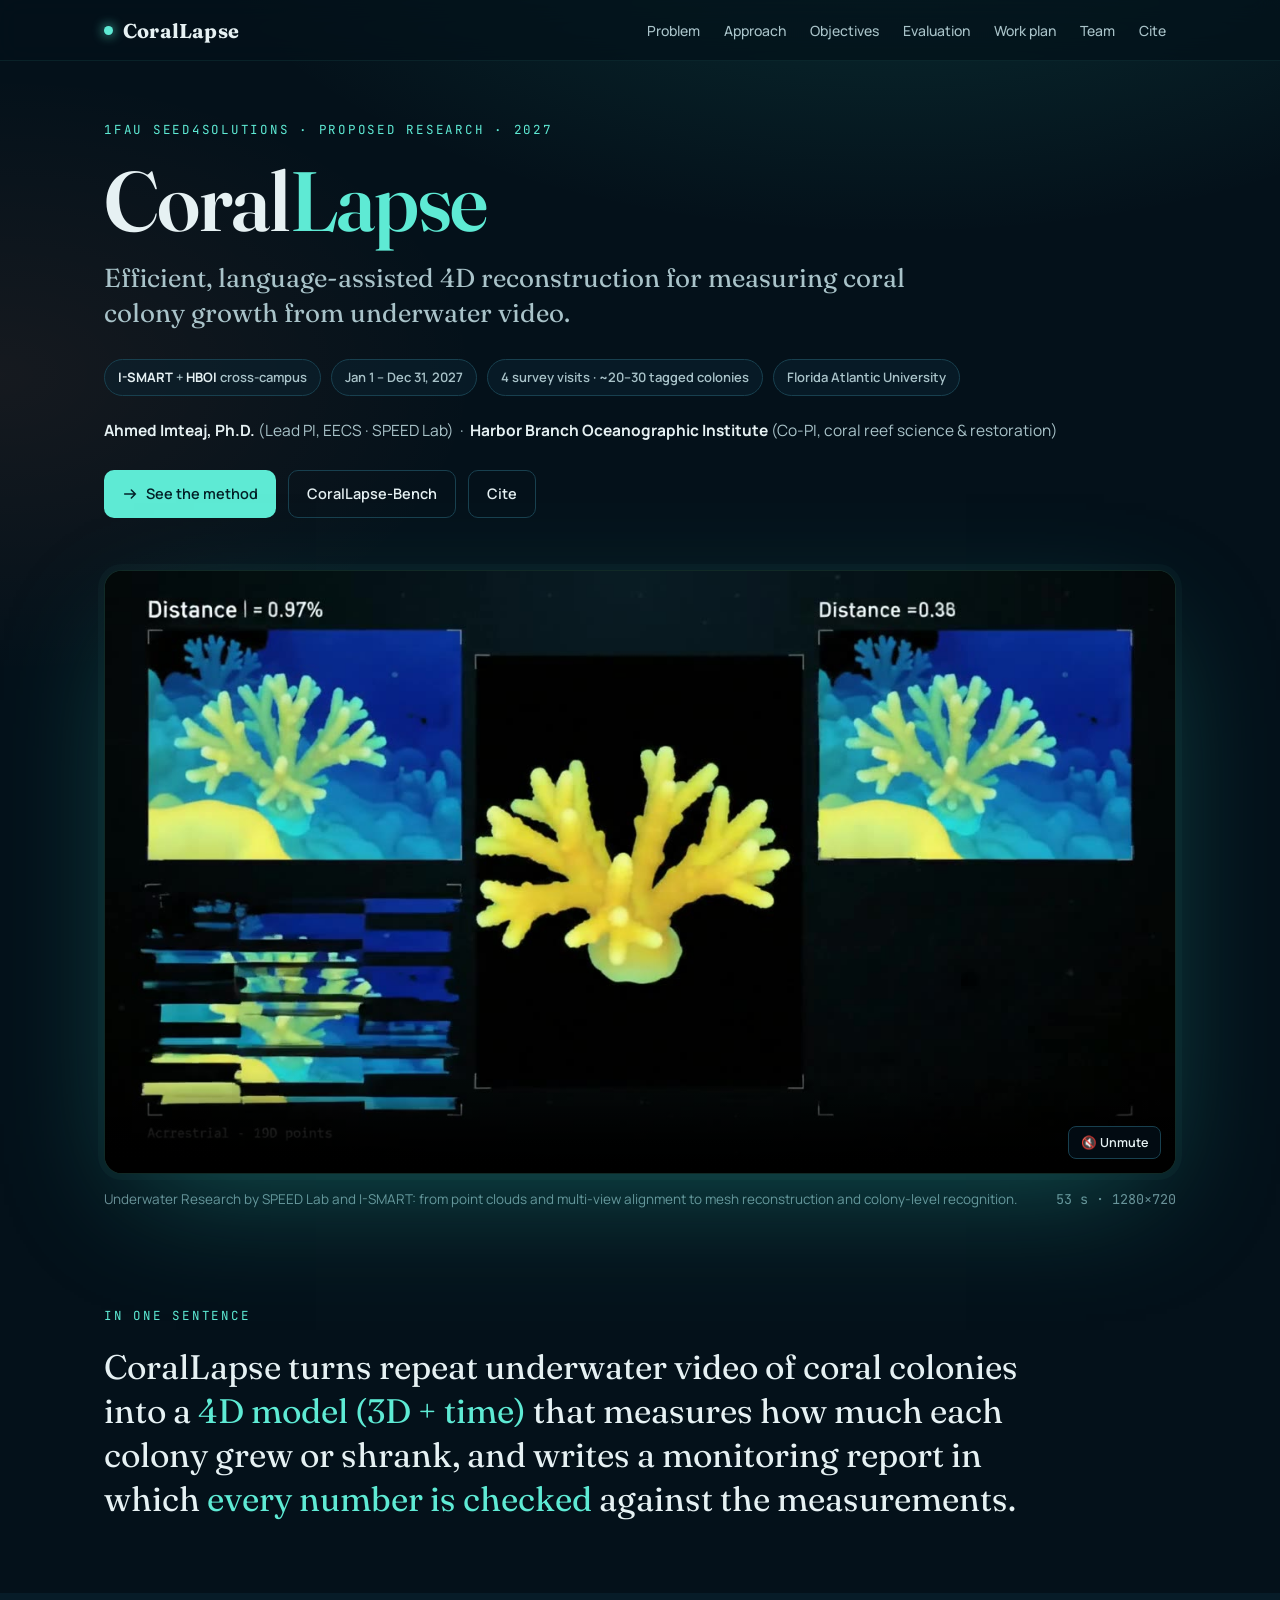
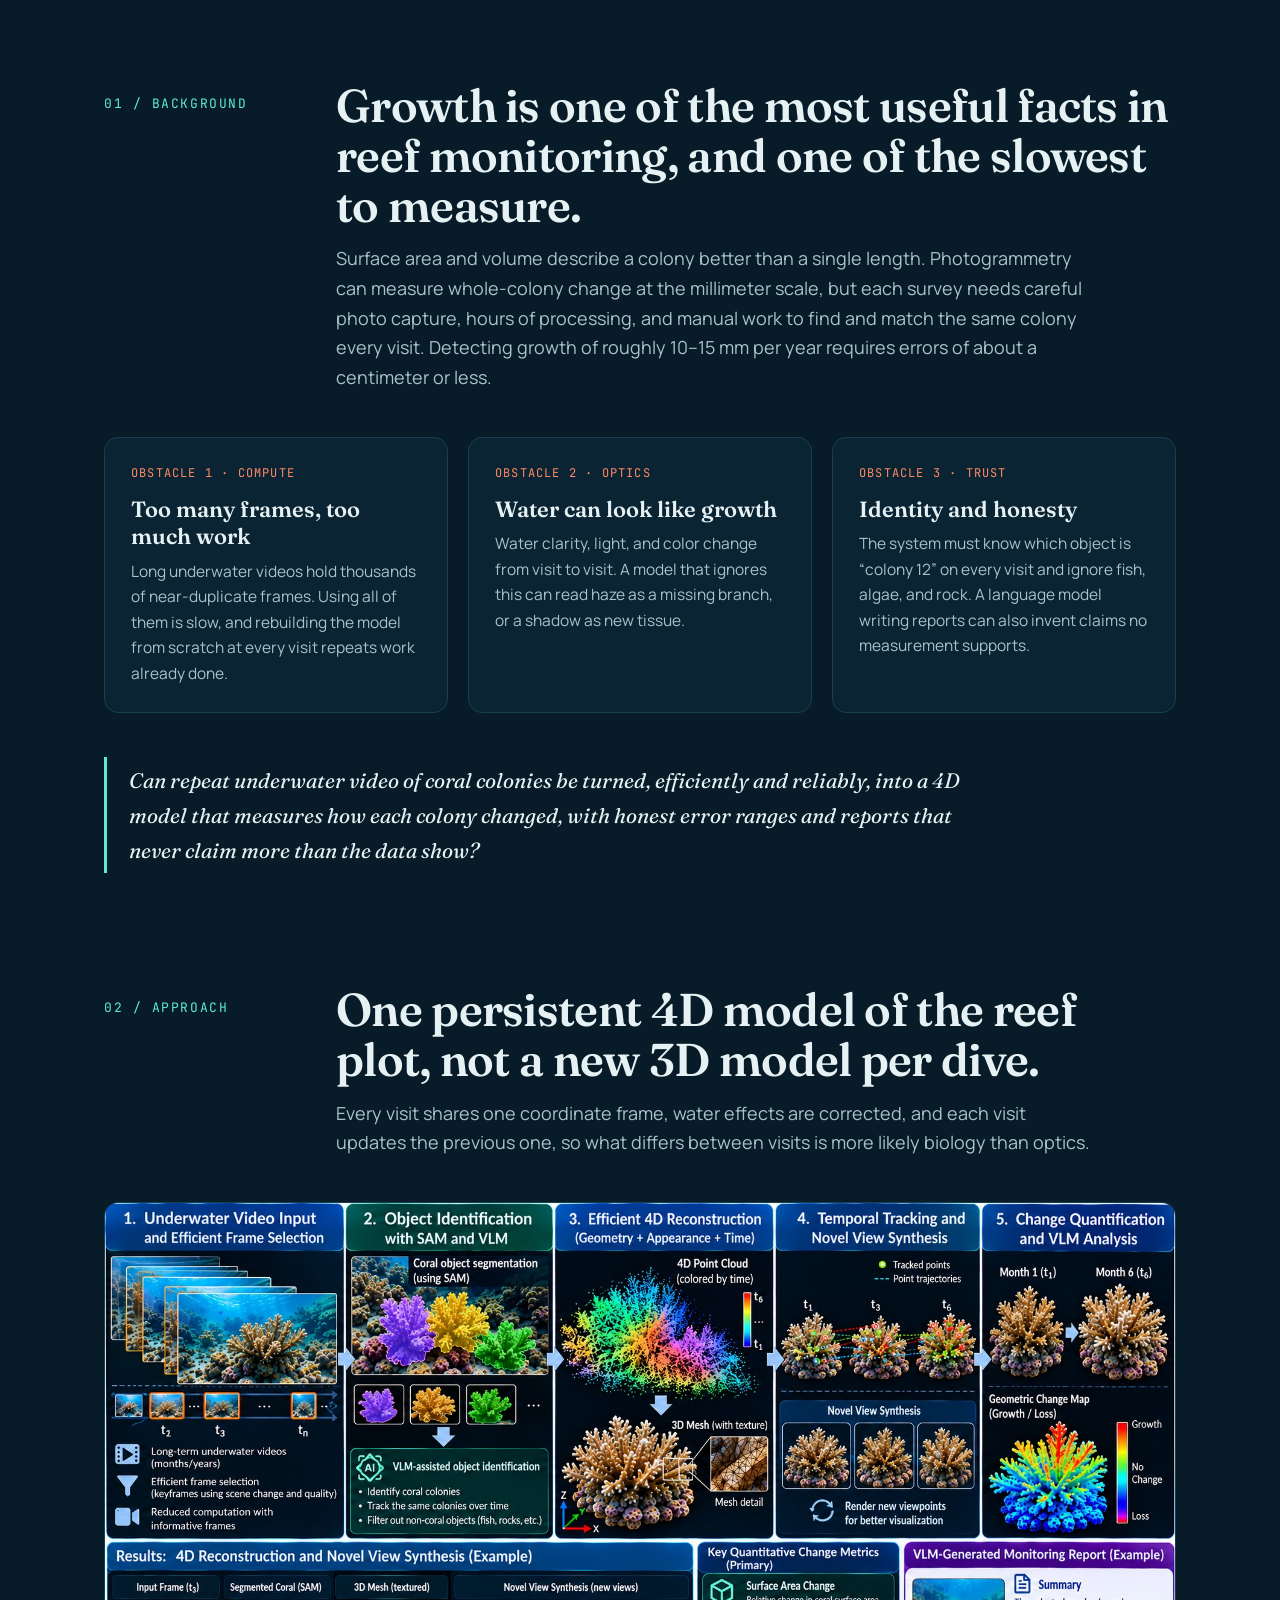
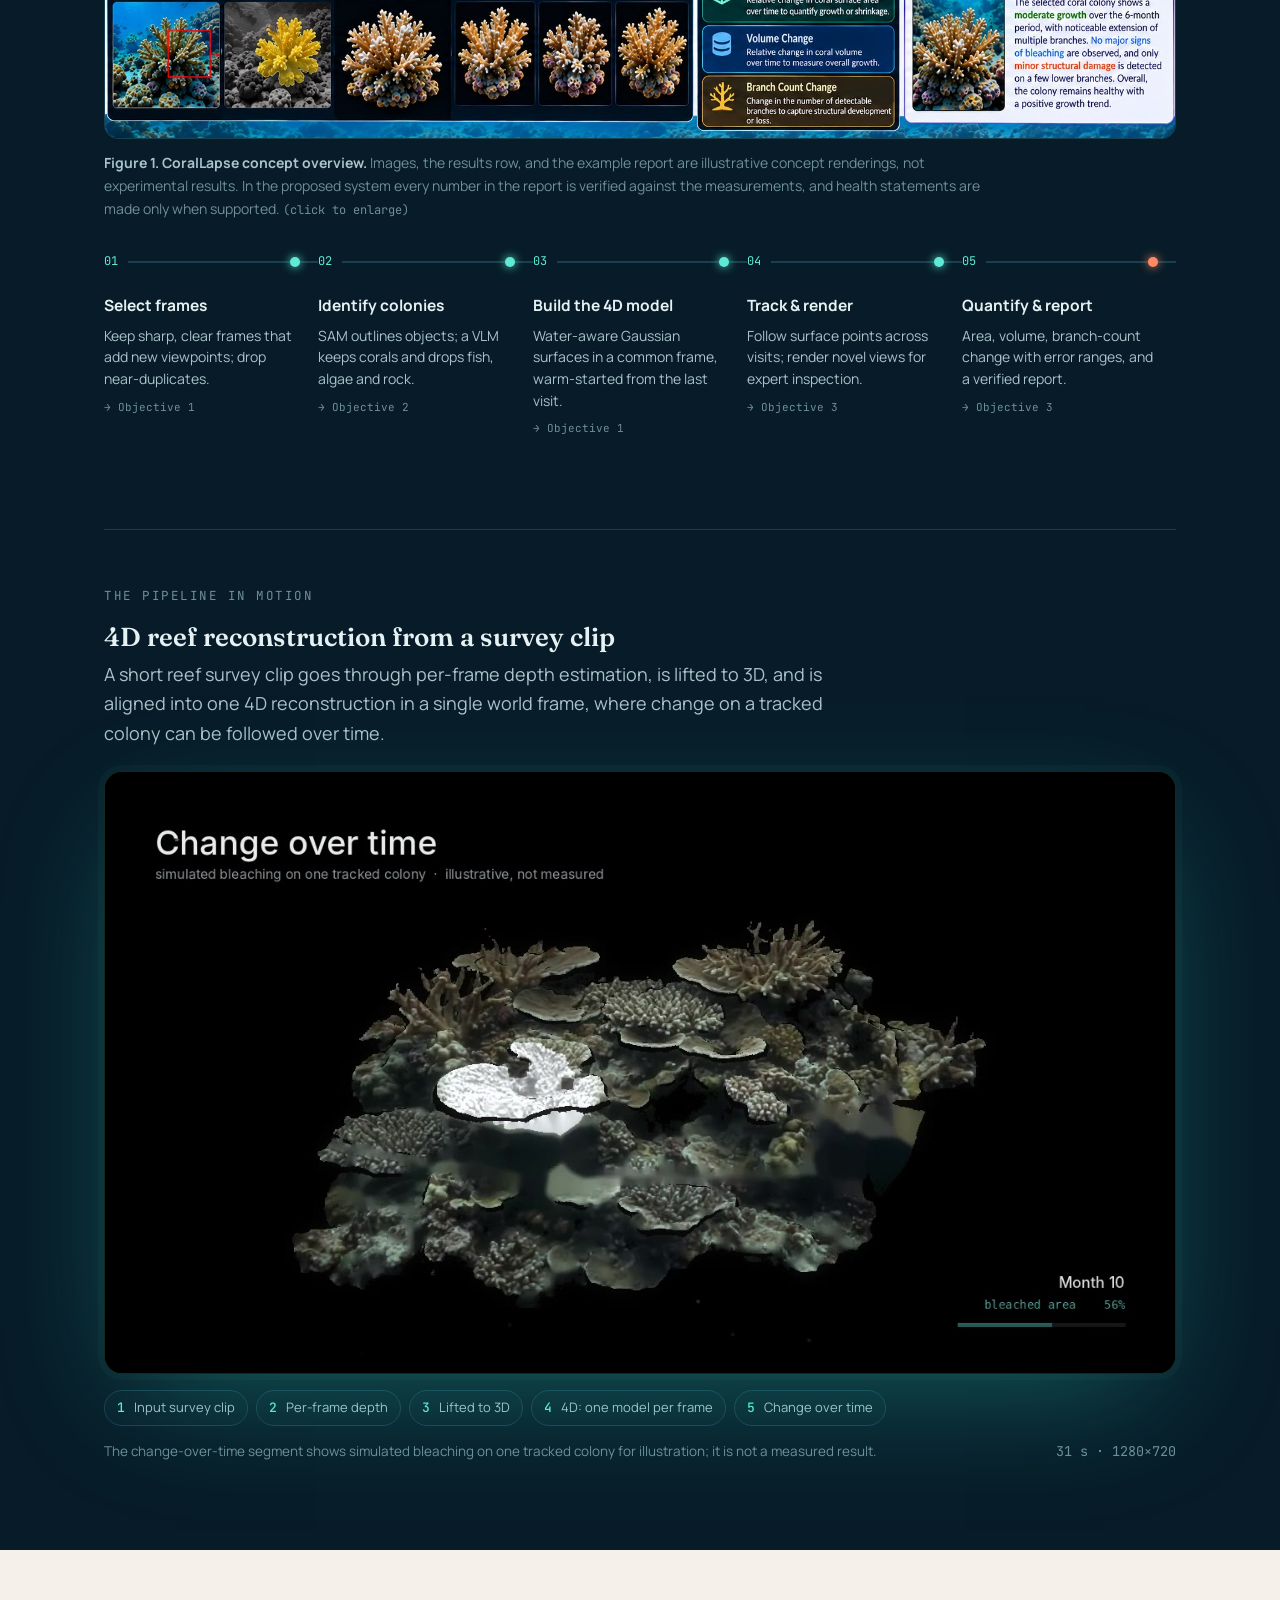
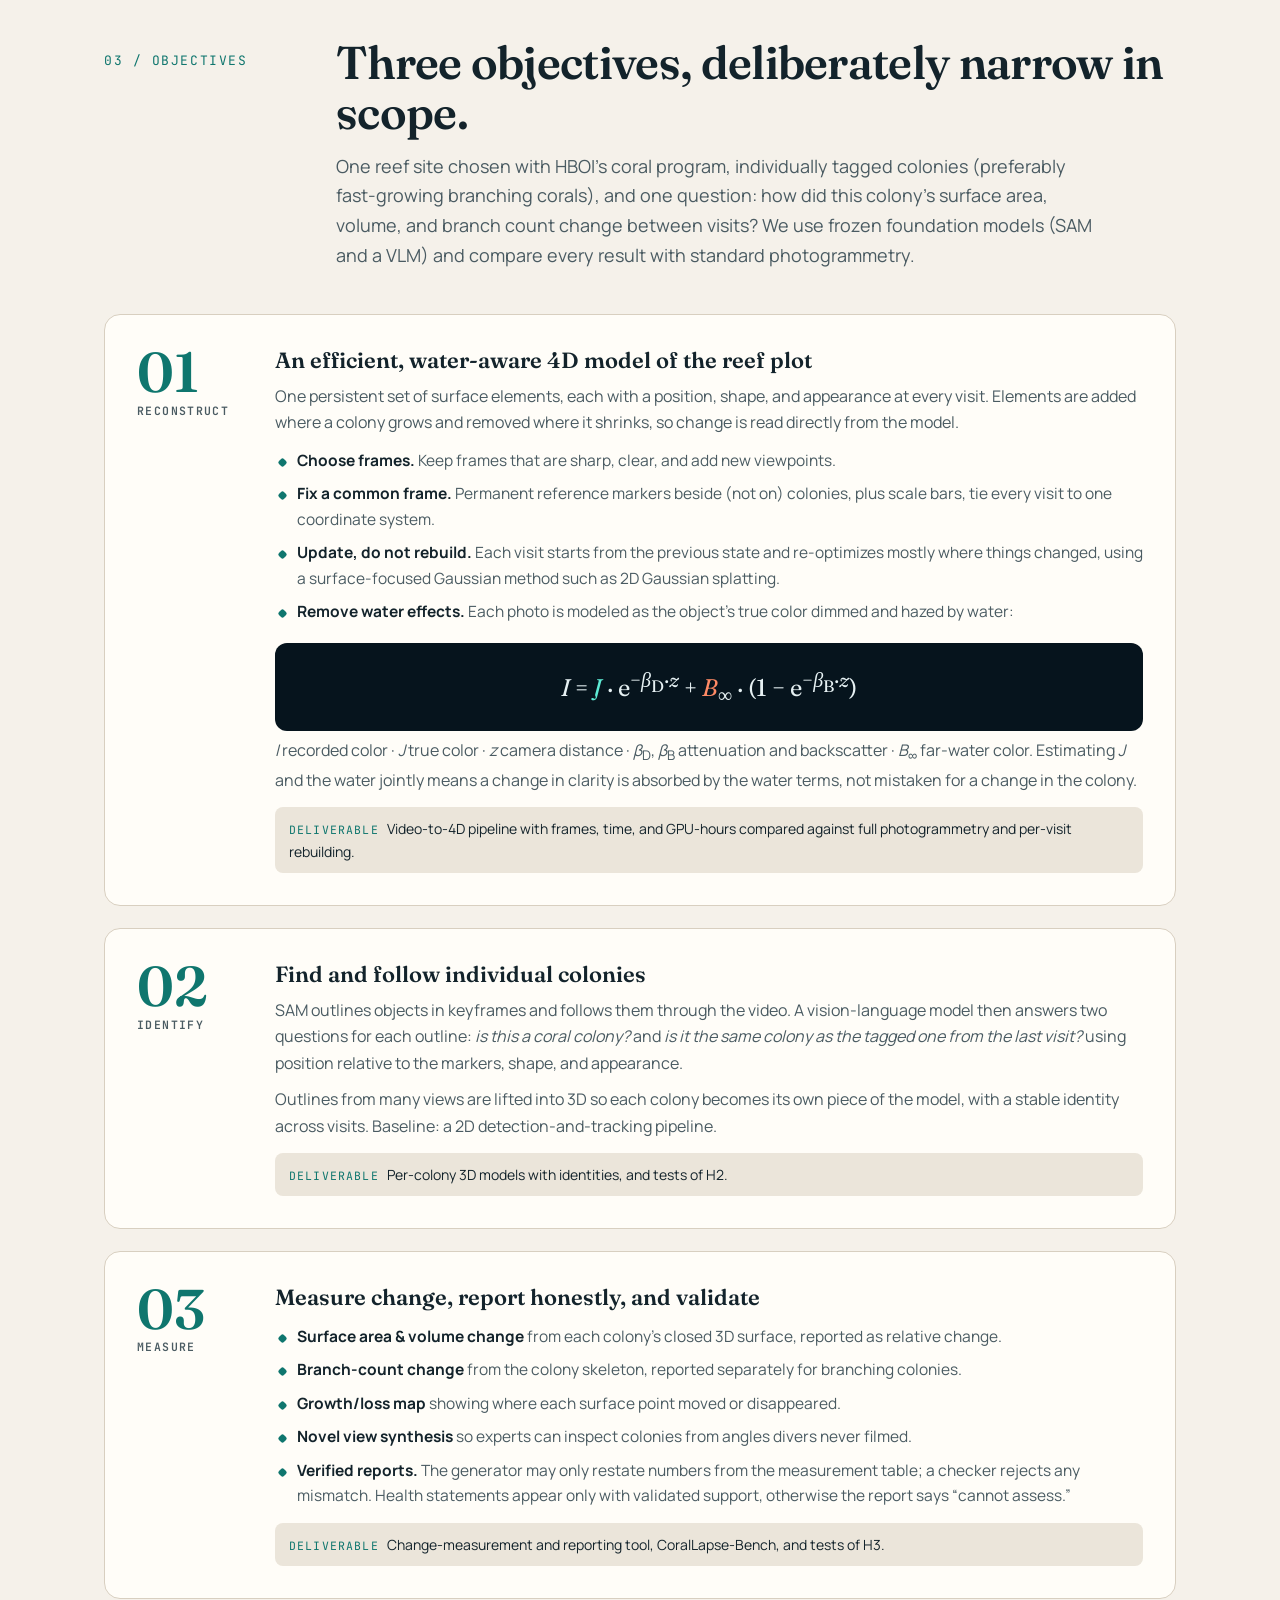
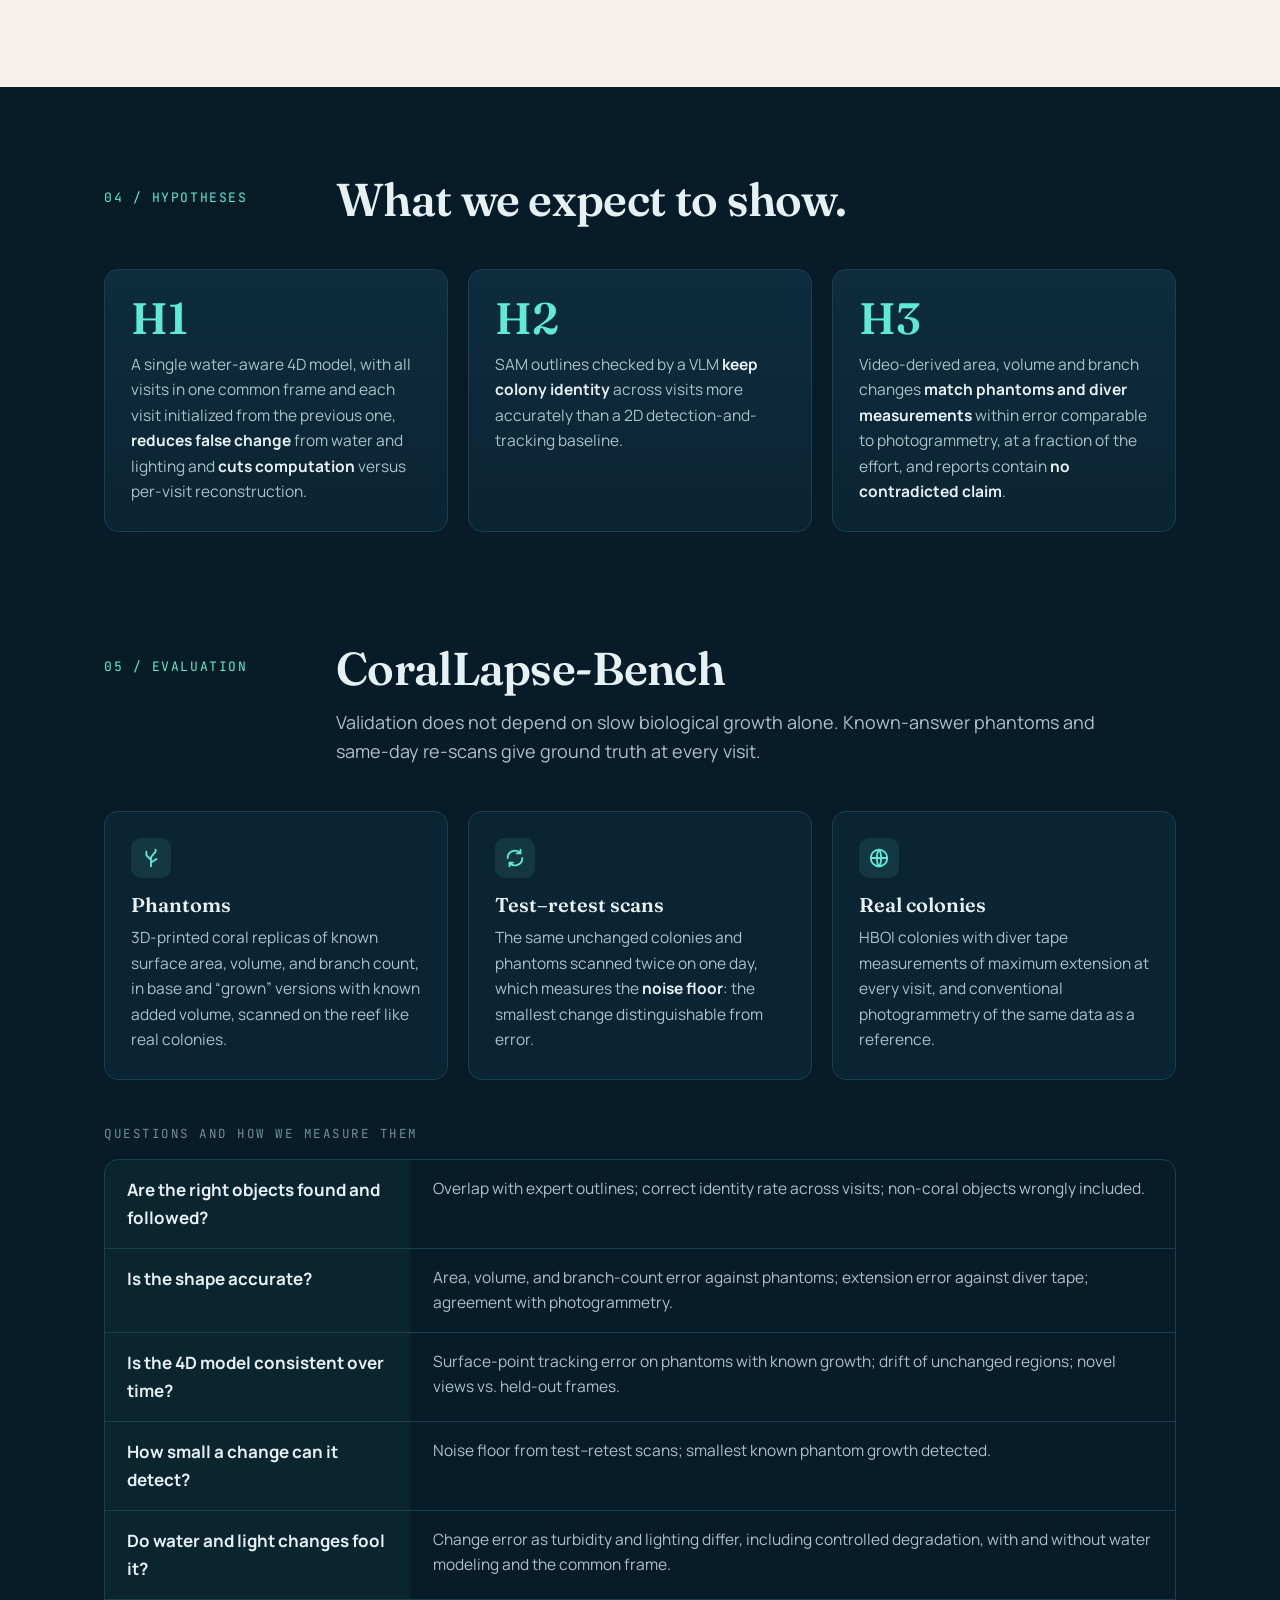
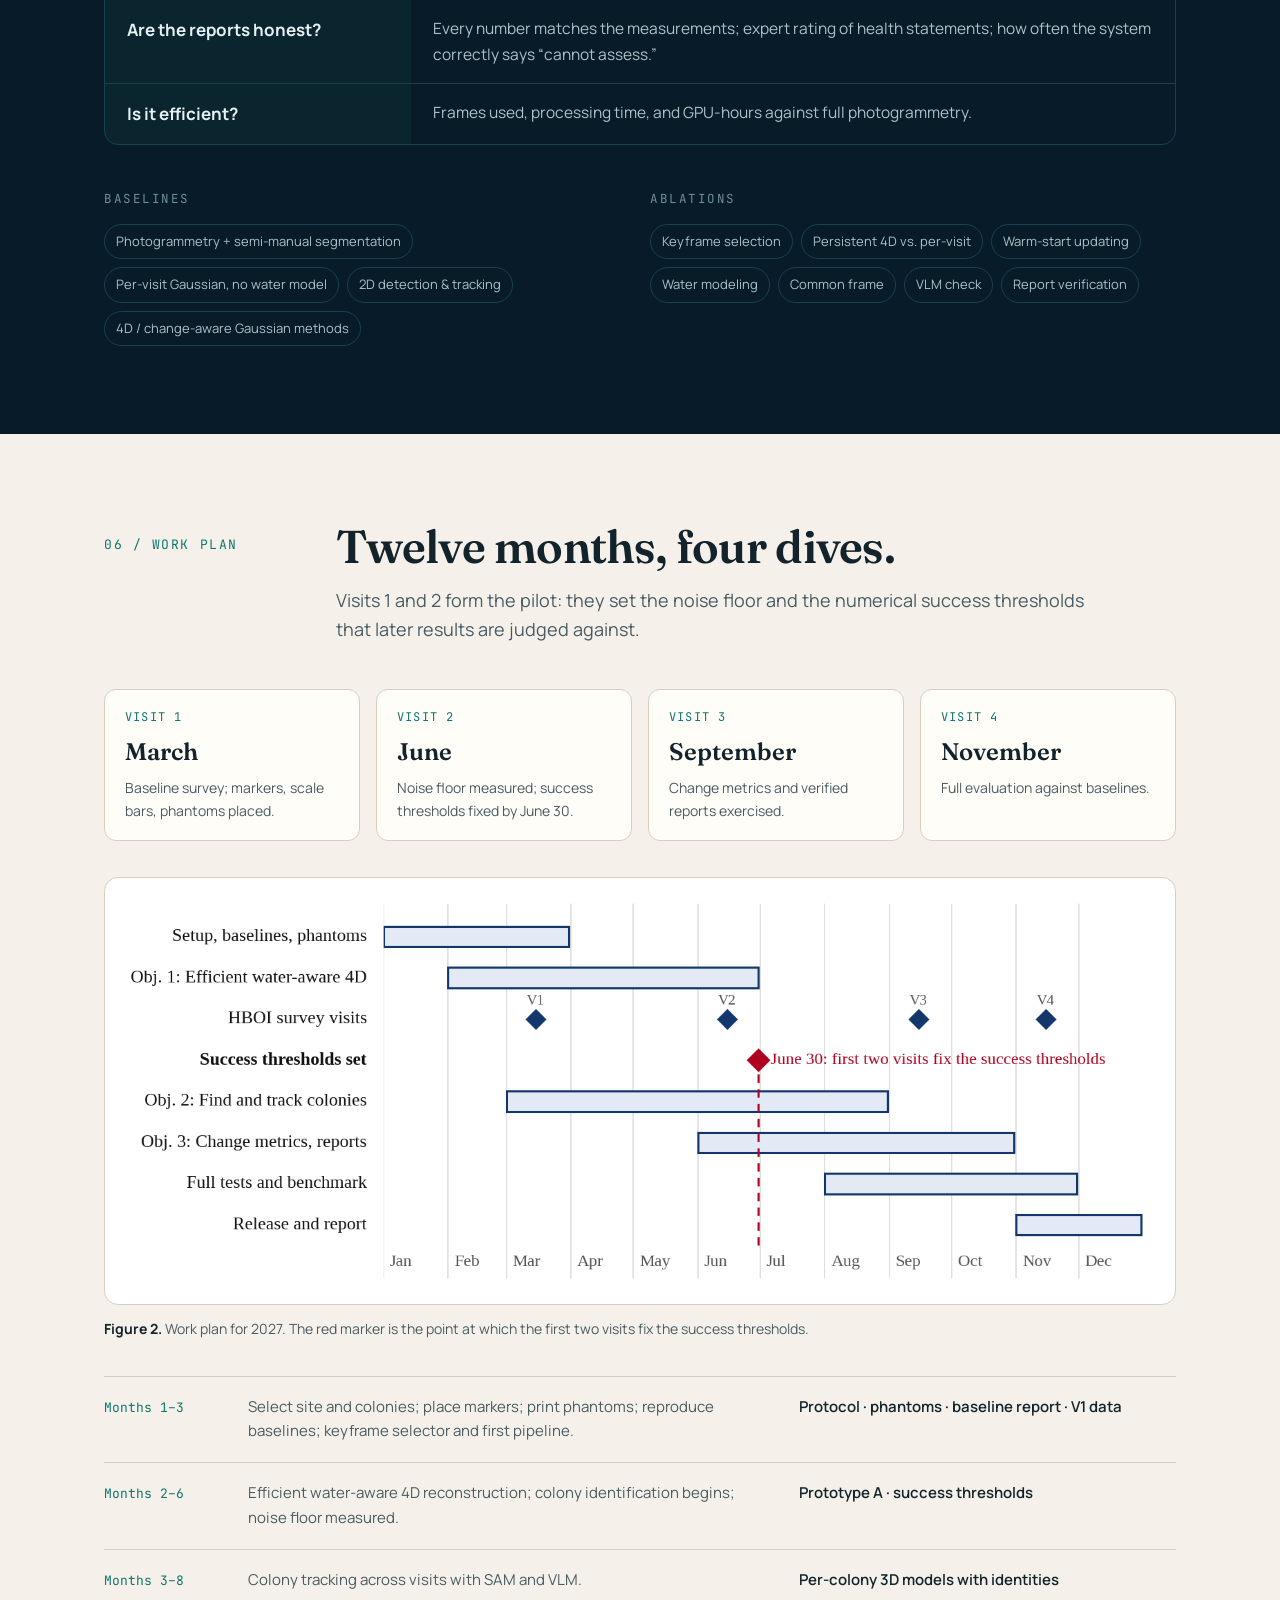
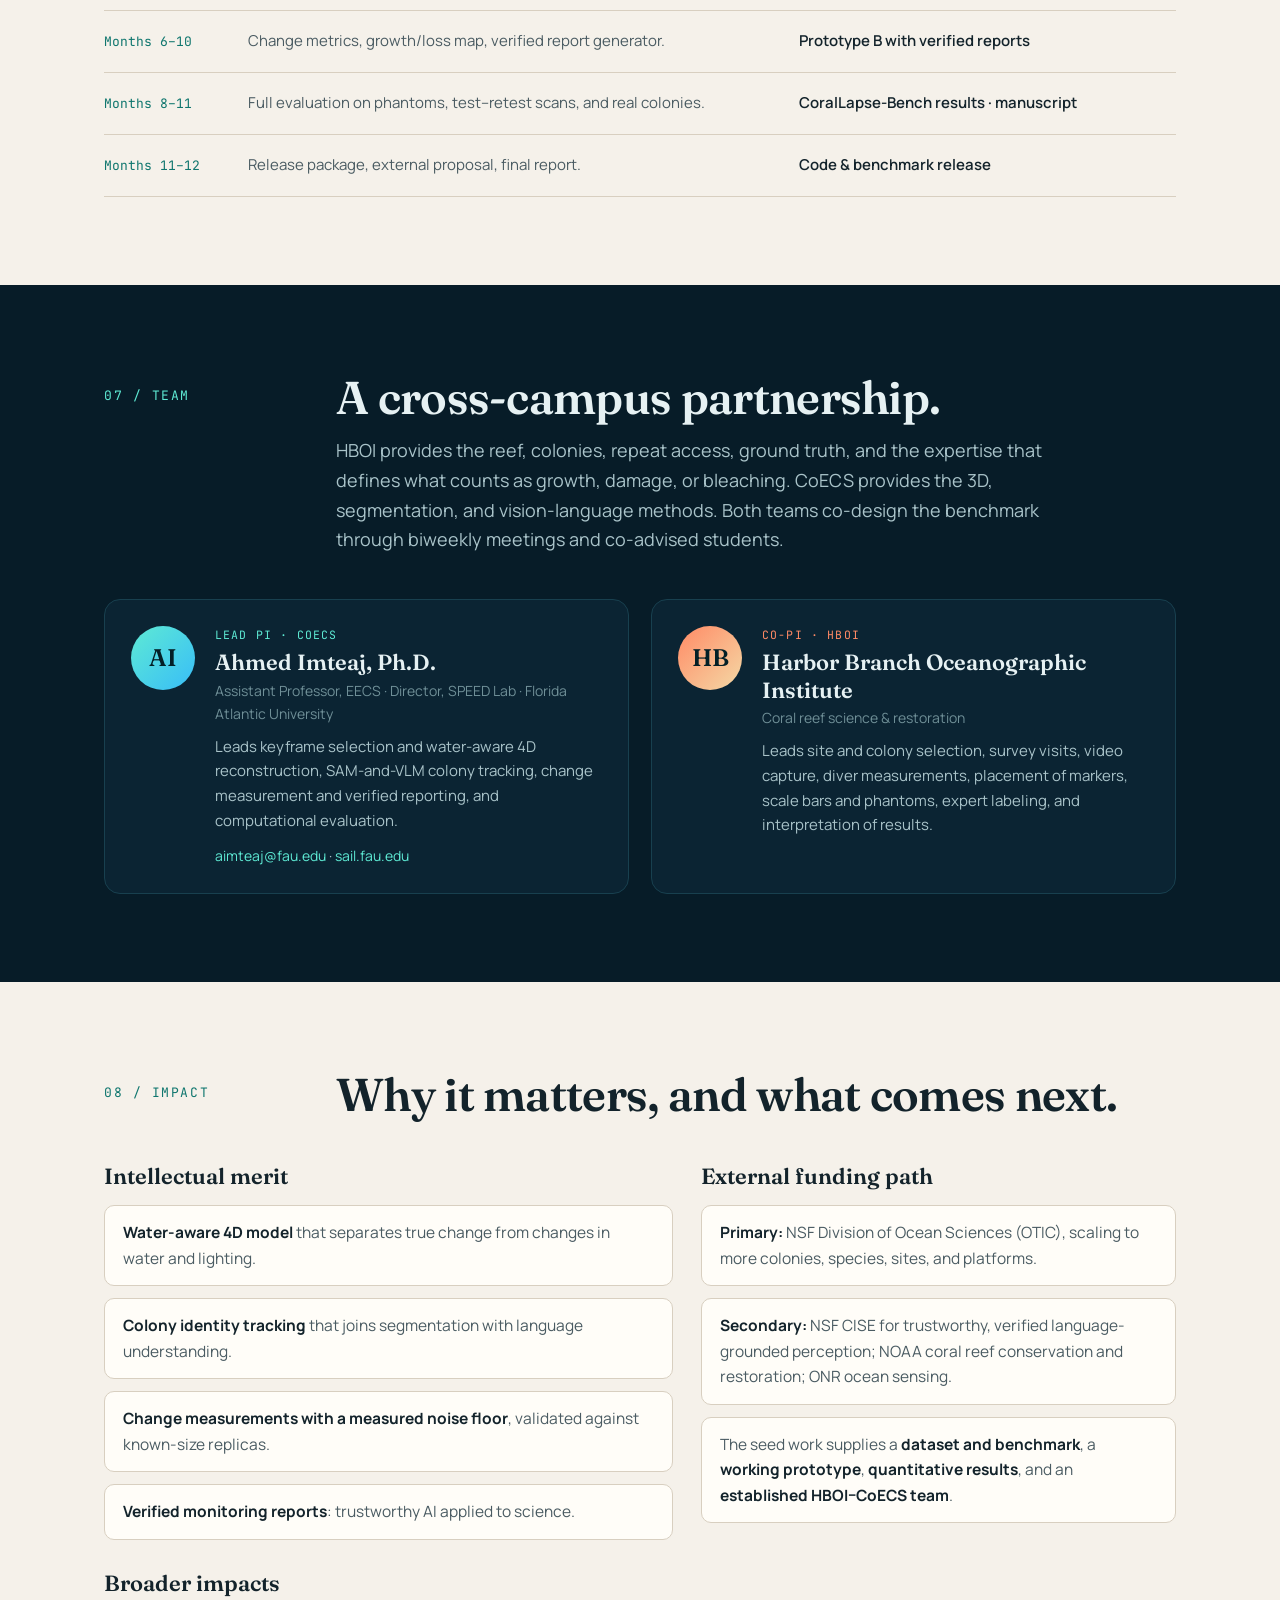
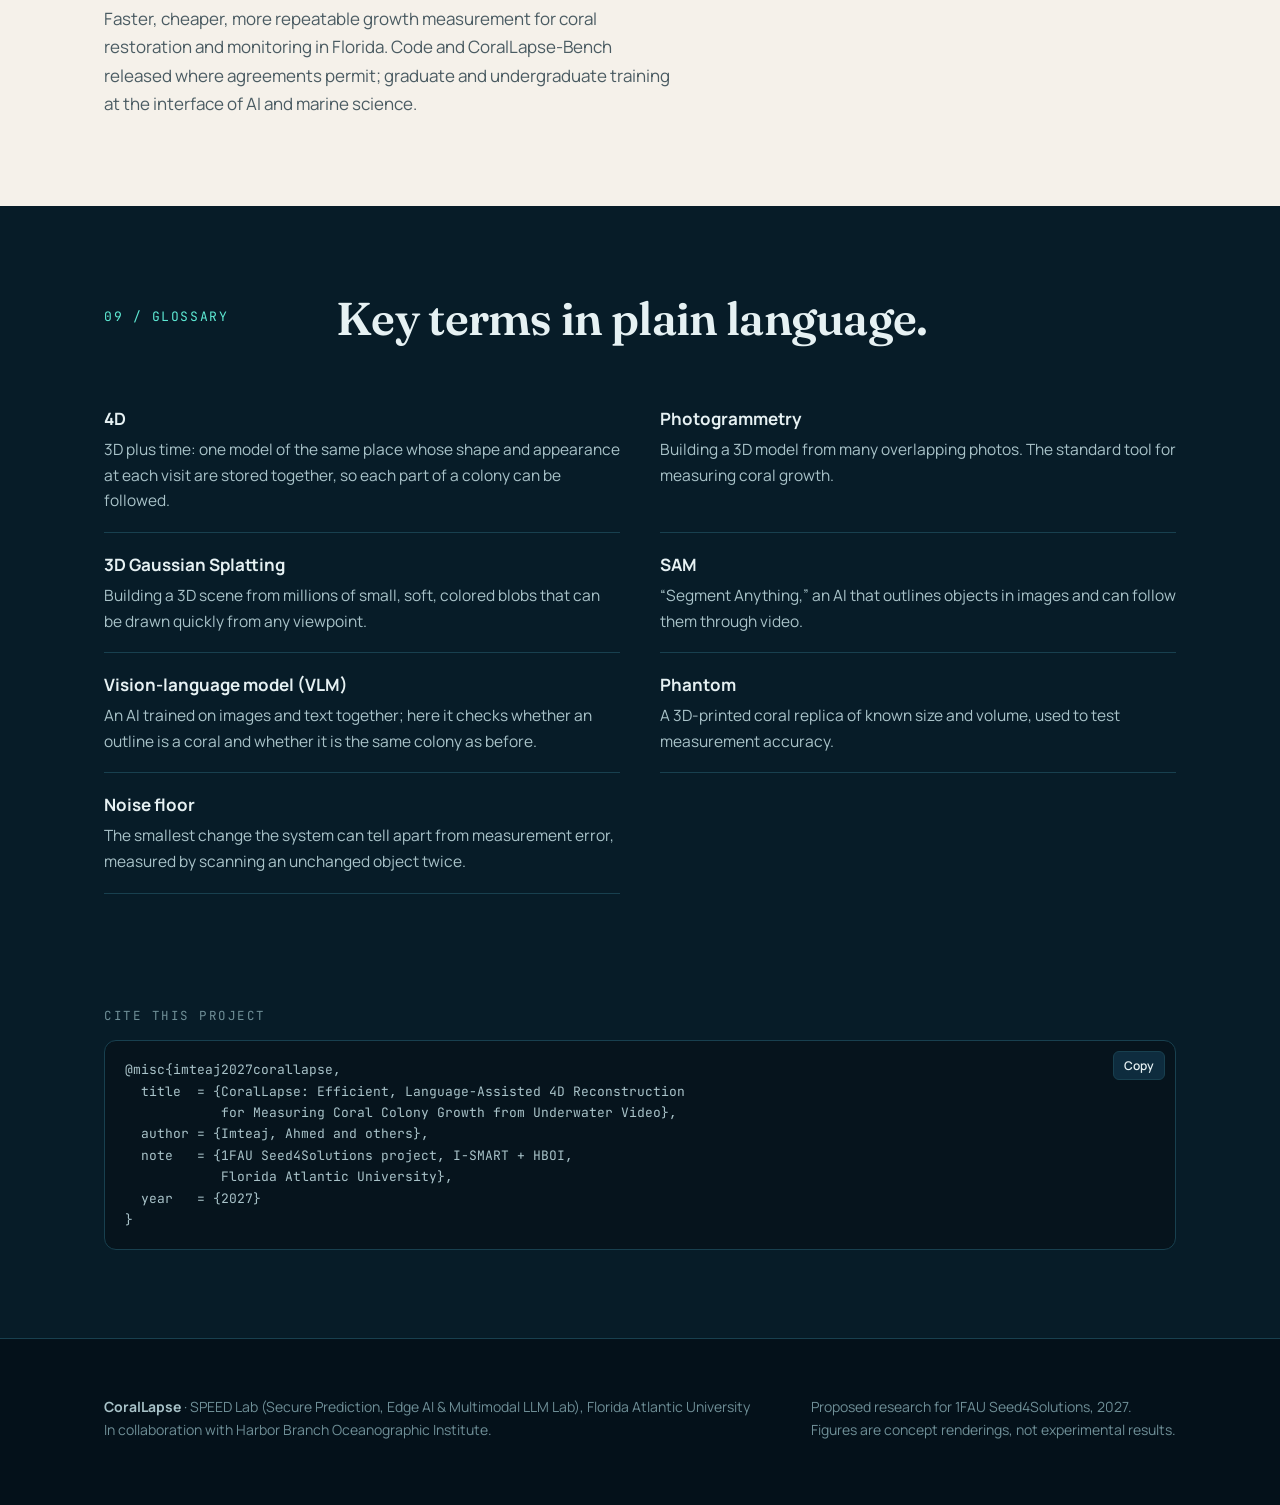
==== commit a7ac917f: "Add 4D reconstruction video" ====
--- a/index.html
+++ b/index.html
@@ -111,6 +111,10 @@
 .pipe h4{font-size:15.5px;font-weight:700;margin:10px 0 6px;color:var(--ink)}
 .pipe p{font-size:14px;color:var(--ink-2);line-height:1.55}
 .pipe .obj{font-family:var(--mono);font-size:11px;color:var(--ink-3);margin-top:8px;display:block}
+.demo{margin-top:72px;padding-top:56px;border-top:1px solid var(--line)}
+.steps4d{display:flex;flex-wrap:wrap;gap:8px;margin-top:16px}
+.steps4d span{font-size:13px;color:var(--ink-2);padding:6px 12px;border:1px solid var(--line);border-radius:999px;background:rgba(11,36,51,.5)}
+.steps4d b{color:var(--cyan);font-family:var(--mono);margin-right:6px;font-weight:500}
 @media (max-width:900px){.pipe{grid-template-columns:1fr 1fr;row-gap:22px}}
 @media (max-width:520px){.pipe{grid-template-columns:1fr}}
 
@@ -326,6 +330,19 @@
       <div class="rv"><h4>Build the 4D model</h4><p>Water-aware Gaussian surfaces in a common frame, warm-started from the last visit.</p><span class="obj">→ Objective 1</span></div>
       <div class="rv"><h4>Track &amp; render</h4><p>Follow surface points across visits; render novel views for expert inspection.</p><span class="obj">→ Objective 3</span></div>
       <div class="rv"><h4>Quantify &amp; report</h4><p>Area, volume, branch-count change with error ranges, and a verified report.</p><span class="obj">→ Objective 3</span></div>
+    </div>
+
+    <div class="demo rv">
+      <p class="subhead">The pipeline in motion</p>
+      <h3 style="font-size:26px;margin-bottom:6px">4D reef reconstruction from a survey clip</h3>
+      <p class="lede" style="margin-top:0;margin-bottom:22px">A short reef survey clip goes through per-frame depth estimation, is lifted to 3D, and is aligned into one 4D reconstruction in a single world frame, where change on a tracked colony can be followed over time.</p>
+      <div class="video-shell" style="margin-top:0">
+        <video id="demo4d" src="assets/reef_4d_reconstruction.mp4" poster="assets/reef4d-poster.jpg" muted loop playsinline preload="metadata" controls></video>
+      </div>
+      <div class="steps4d">
+        <span><b>1</b> Input survey clip</span><span><b>2</b> Per-frame depth</span><span><b>3</b> Lifted to 3D</span><span><b>4</b> 4D: one model per frame</span><span><b>5</b> Change over time</span>
+      </div>
+      <div class="video-cap"><span>The change-over-time segment shows simulated bleaching on one tracked colony for illustration; it is not a measured result.</span><span class="mono">31 s · 1280×720</span></div>
     </div>
   </div>
 </section>
@@ -611,6 +628,12 @@
   b.addEventListener('click',function(){v.muted=!v.muted;if(!v.muted)v.play();b.textContent=v.muted?'🔇 Unmute':'🔊 Mute';});
   v.addEventListener('volumechange',function(){b.textContent=v.muted?'🔇 Unmute':'🔊 Mute';});
 
+  // play the 4D demo only while it is on screen
+  var d=document.getElementById('demo4d');
+  if(d&&'IntersectionObserver' in window){
+    new IntersectionObserver(function(es){es.forEach(function(e){if(e.isIntersecting){var p=d.play();if(p&&p.catch)p.catch(function(){});}else d.pause();})},{threshold:.35}).observe(d);
+  }
+
   // lightbox
   var lb=document.getElementById('lb'),li=lb.querySelector('img');
   document.querySelectorAll('[data-zoom]').forEach(function(img){img.addEventListener('click',function(){li.src=img.src;li.alt=img.alt;lb.classList.add('open');});});
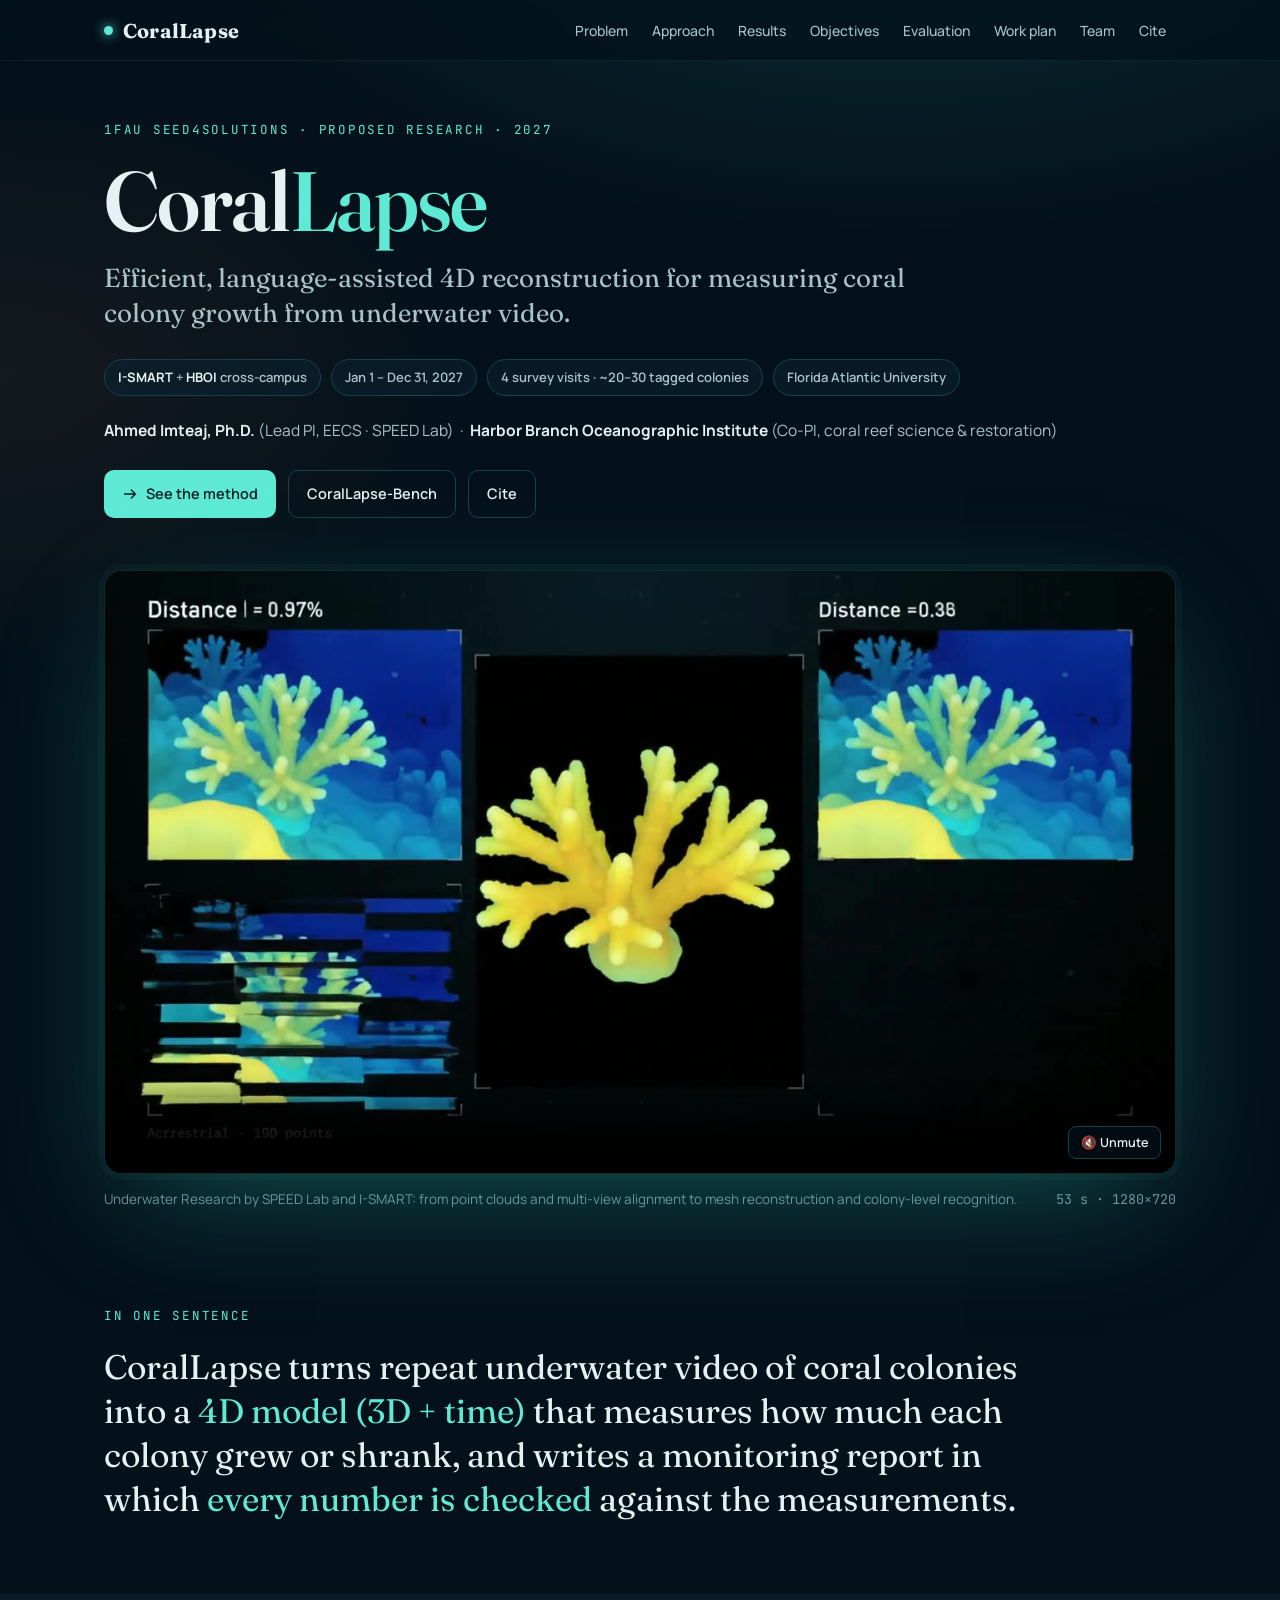
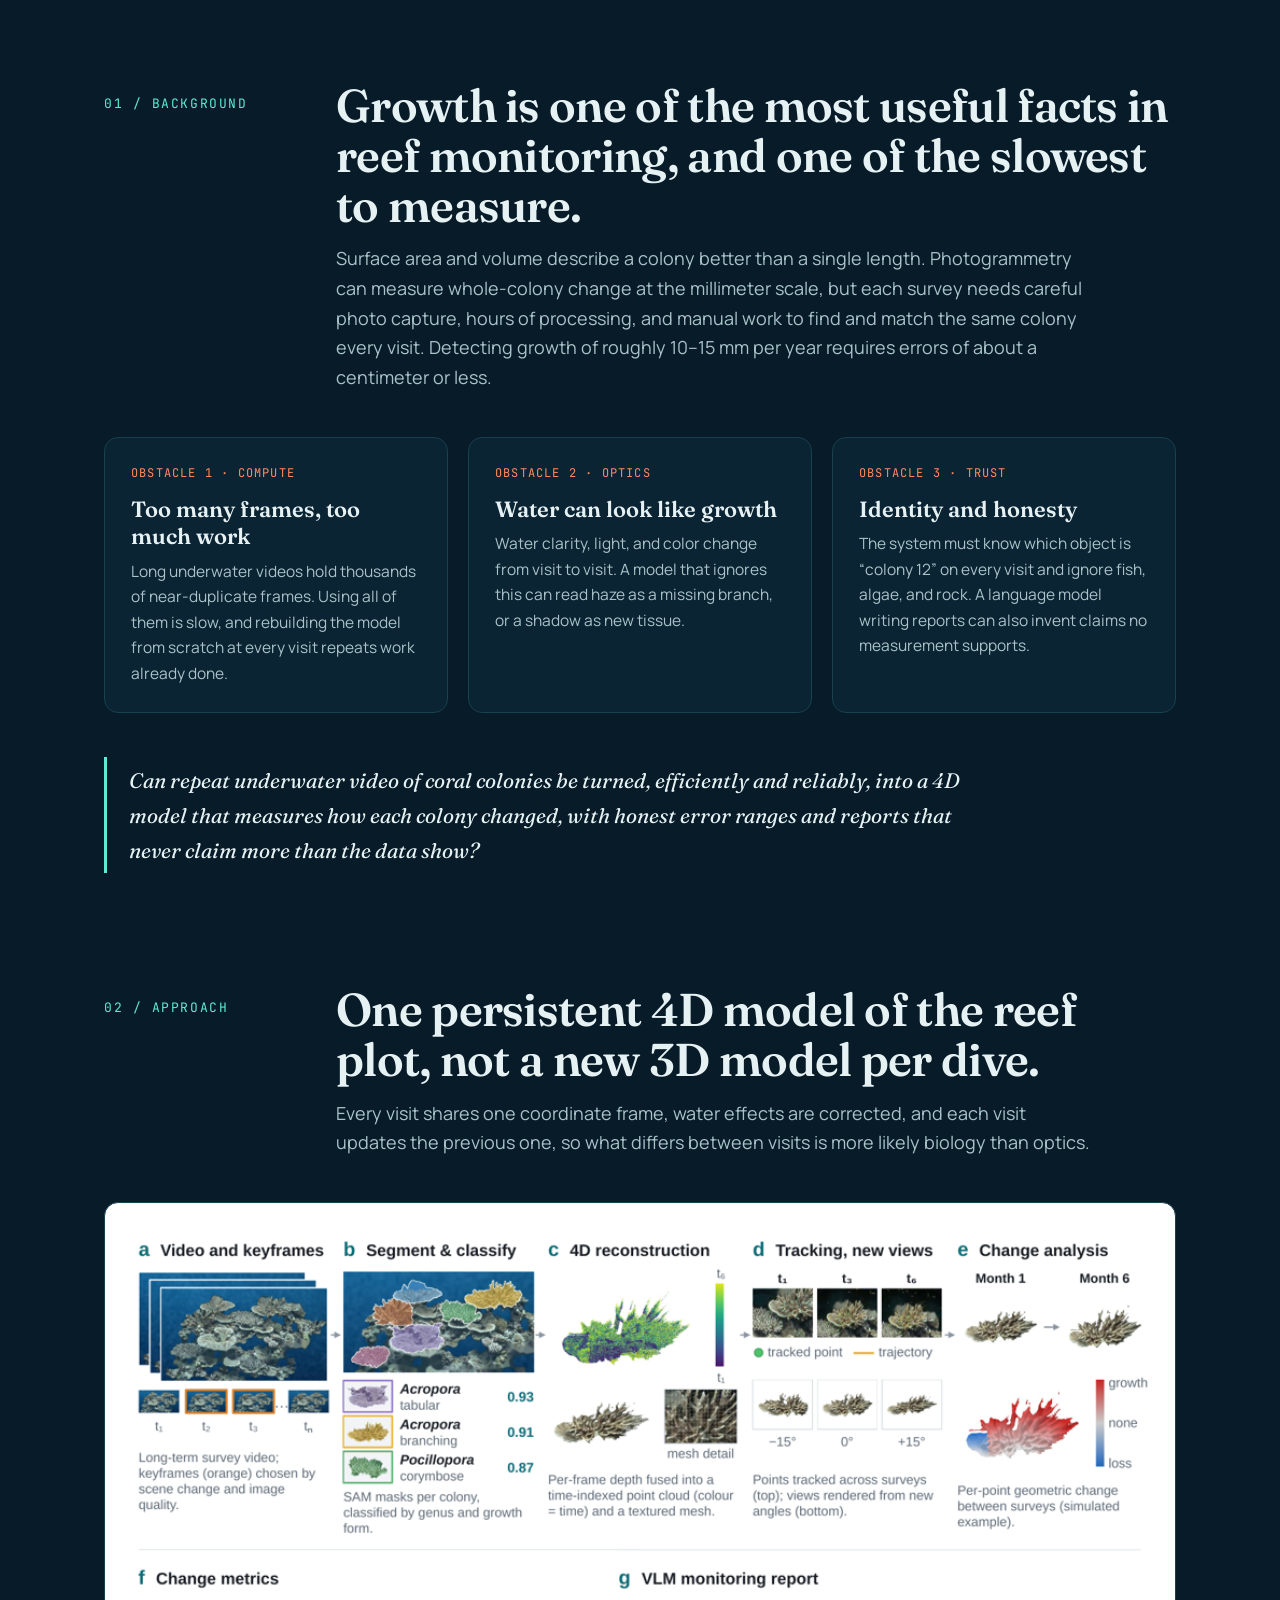
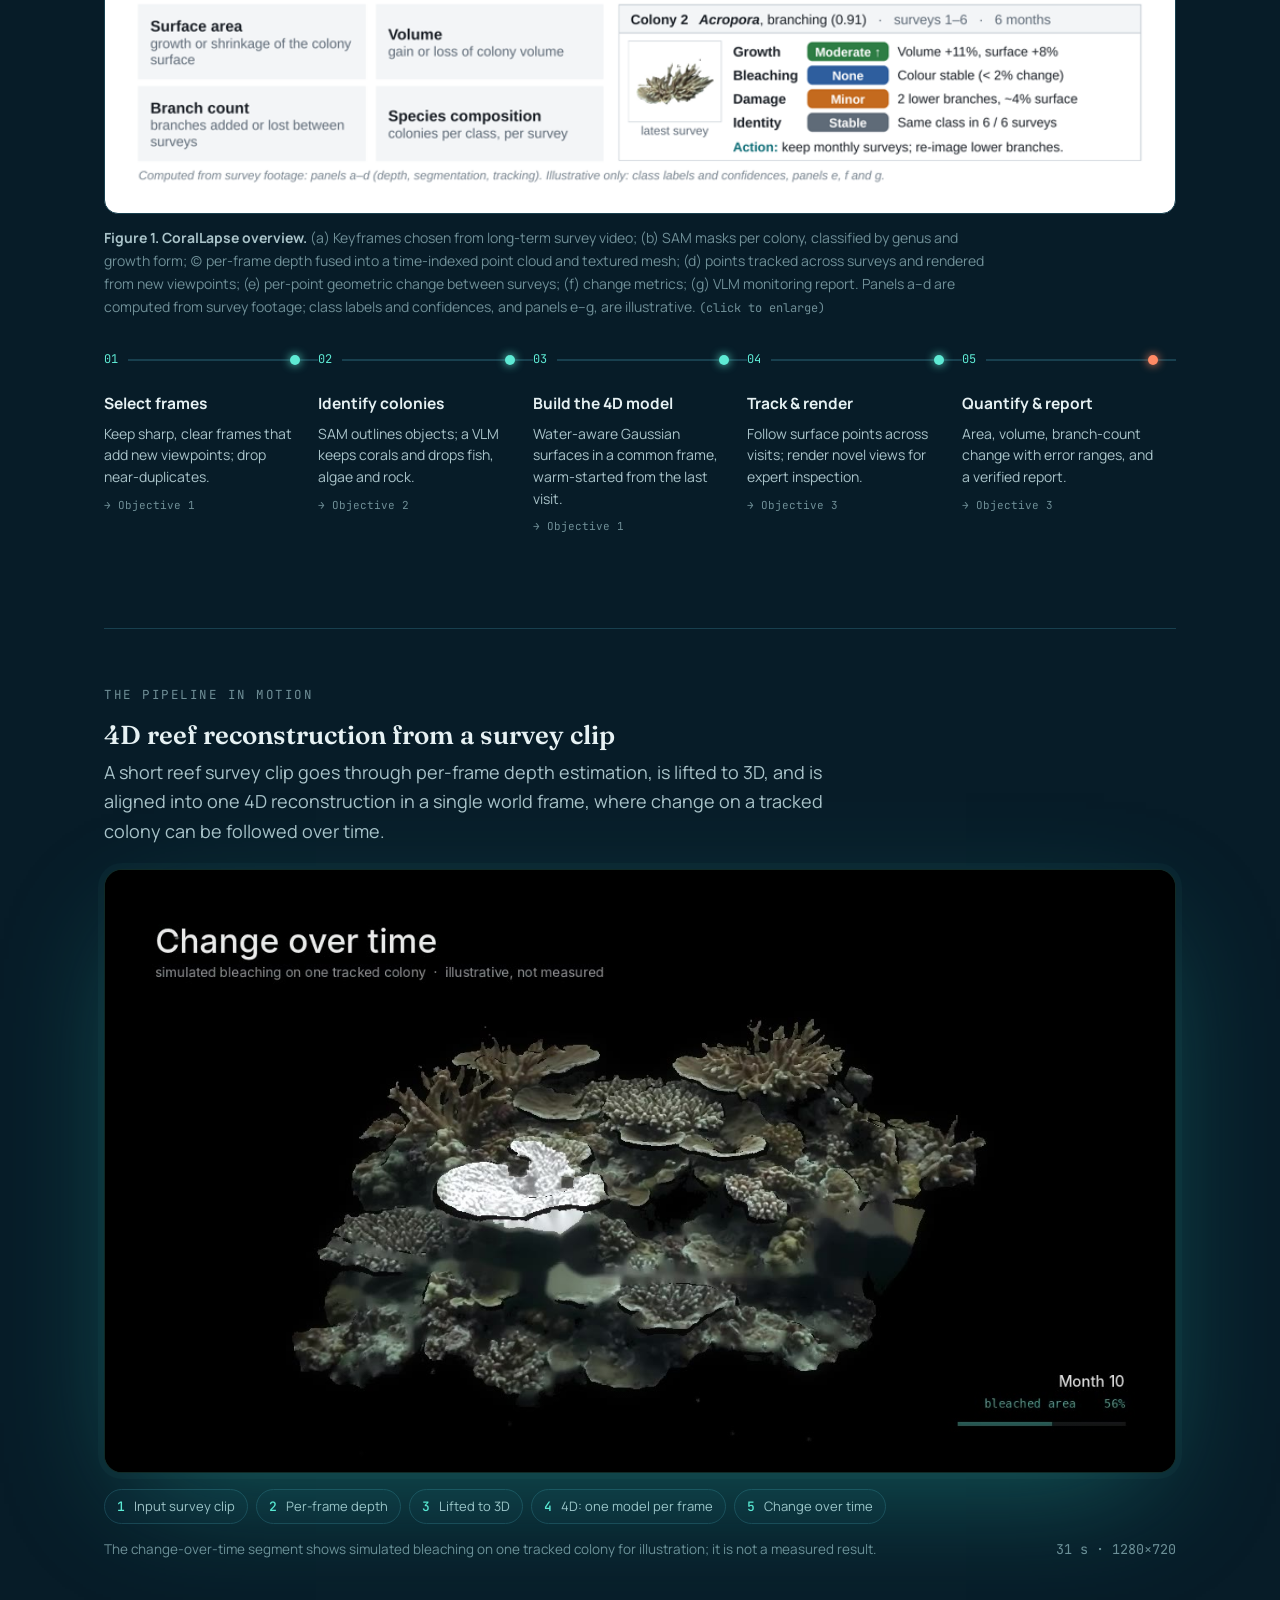
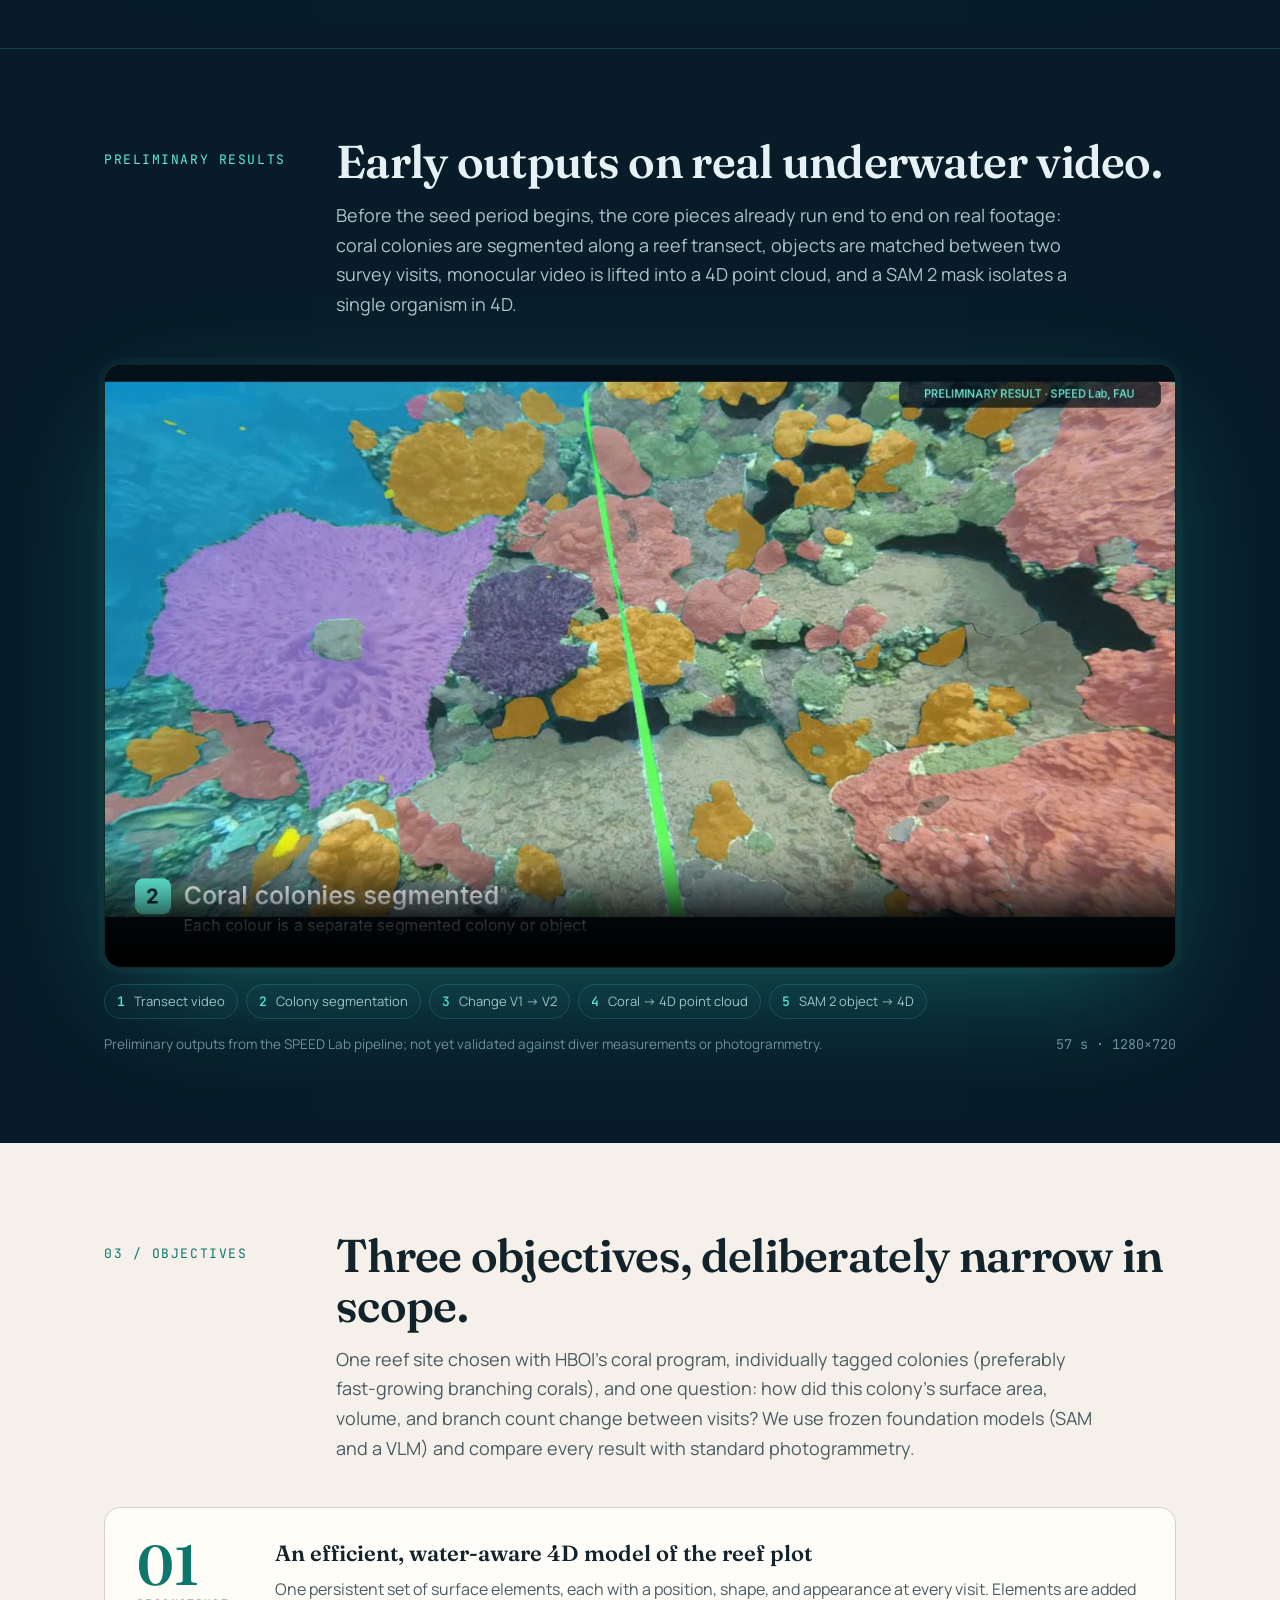
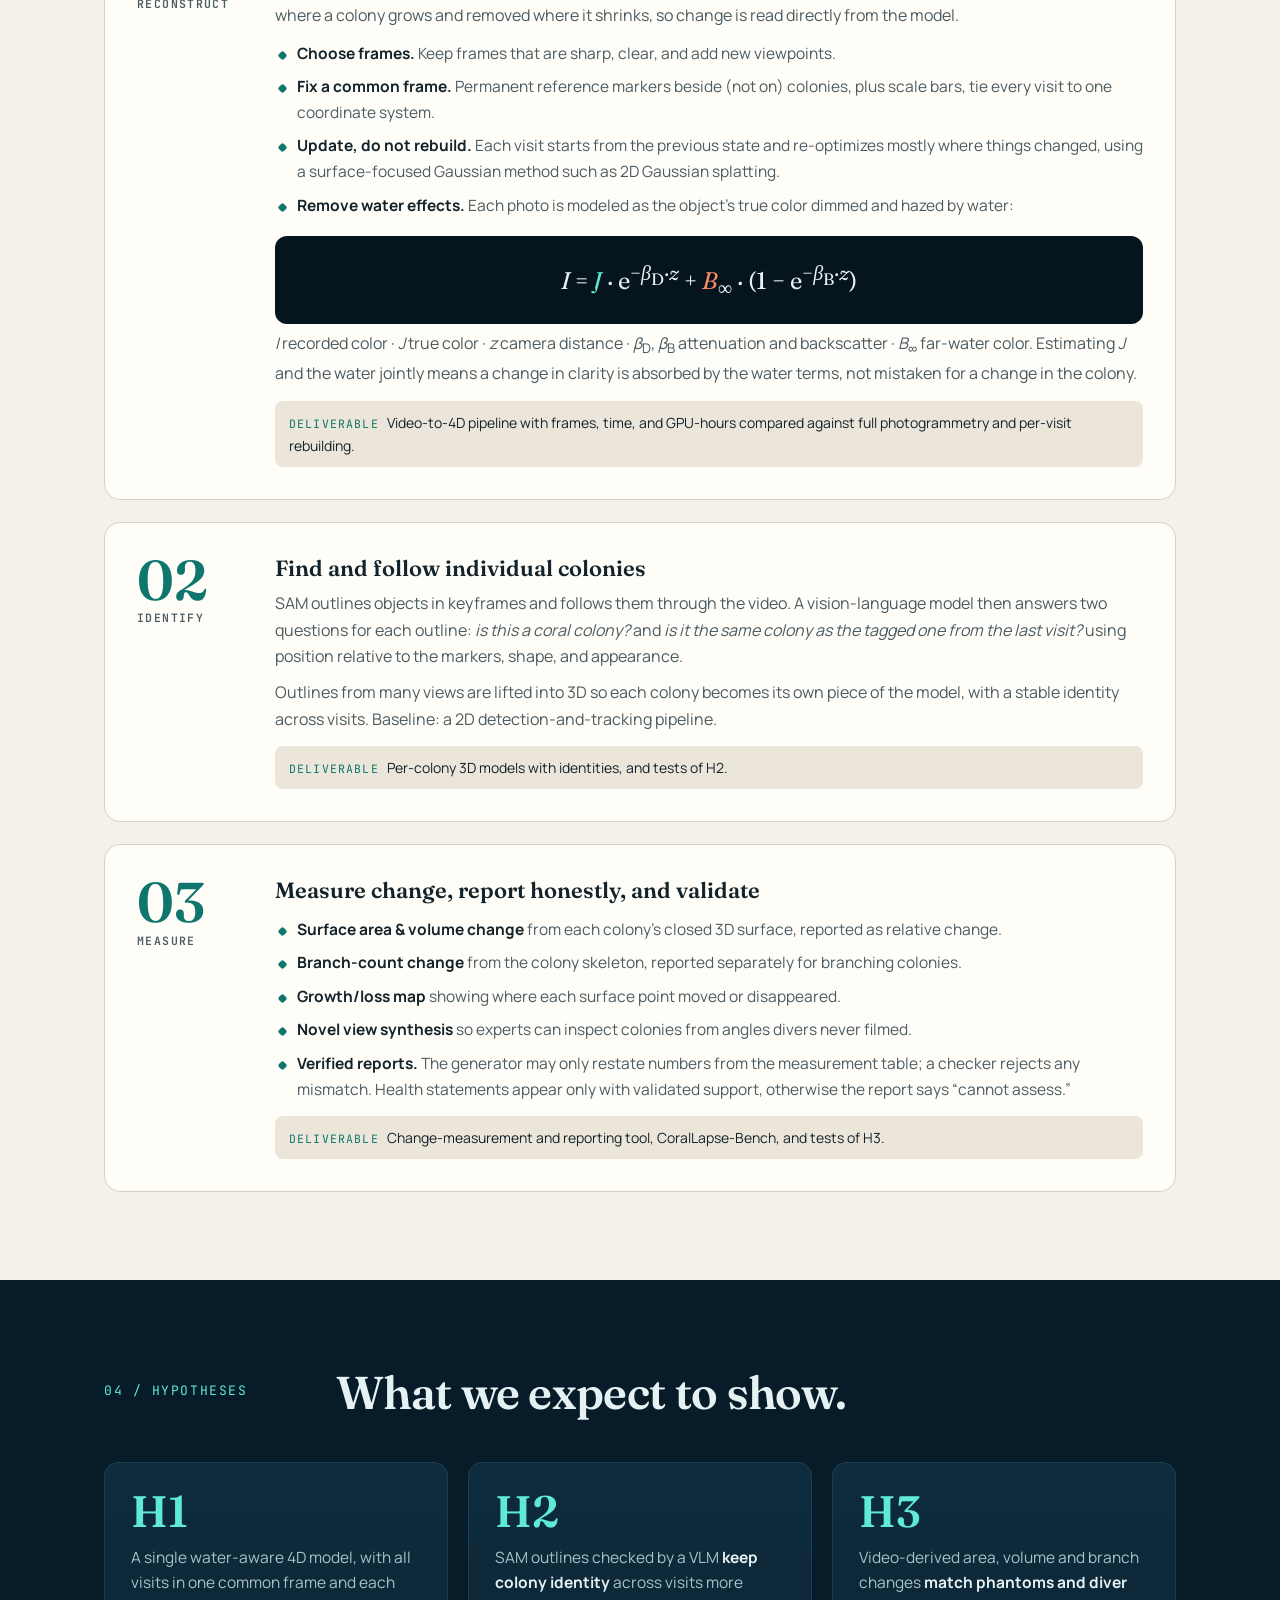
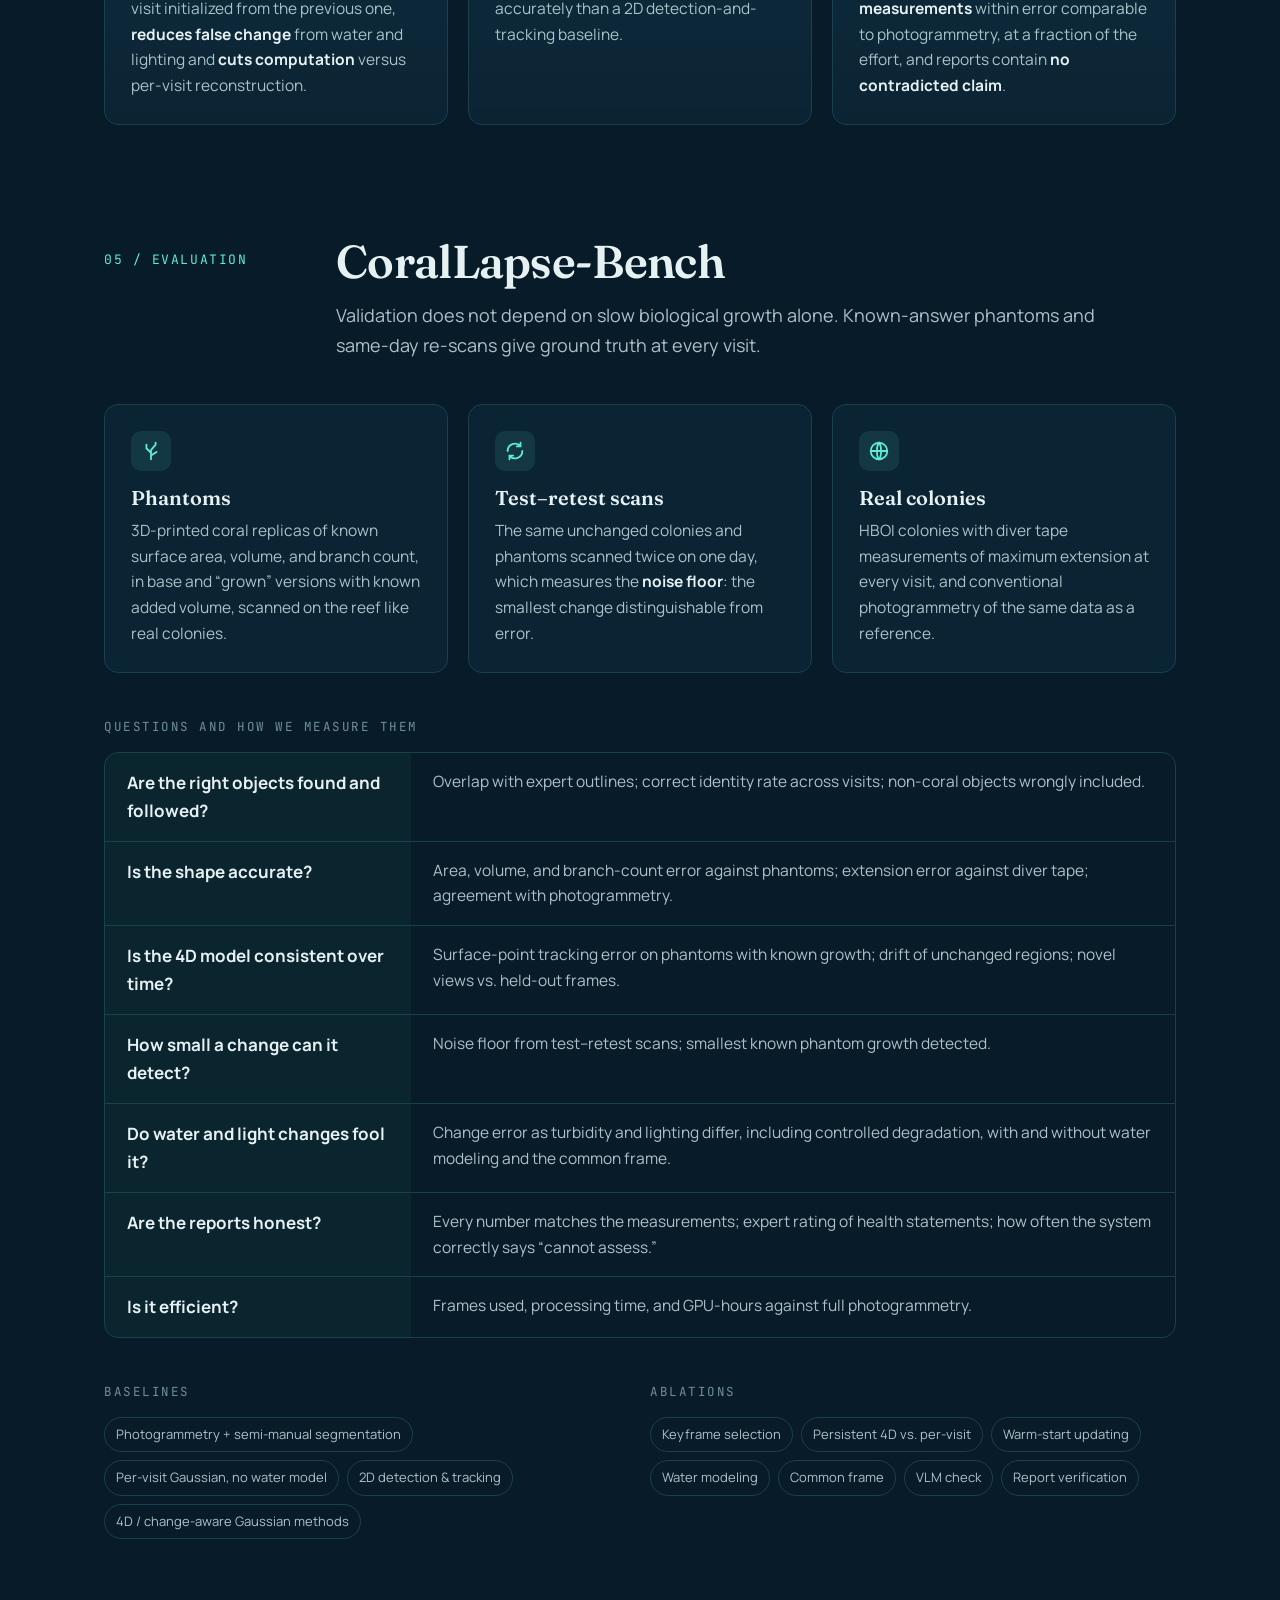
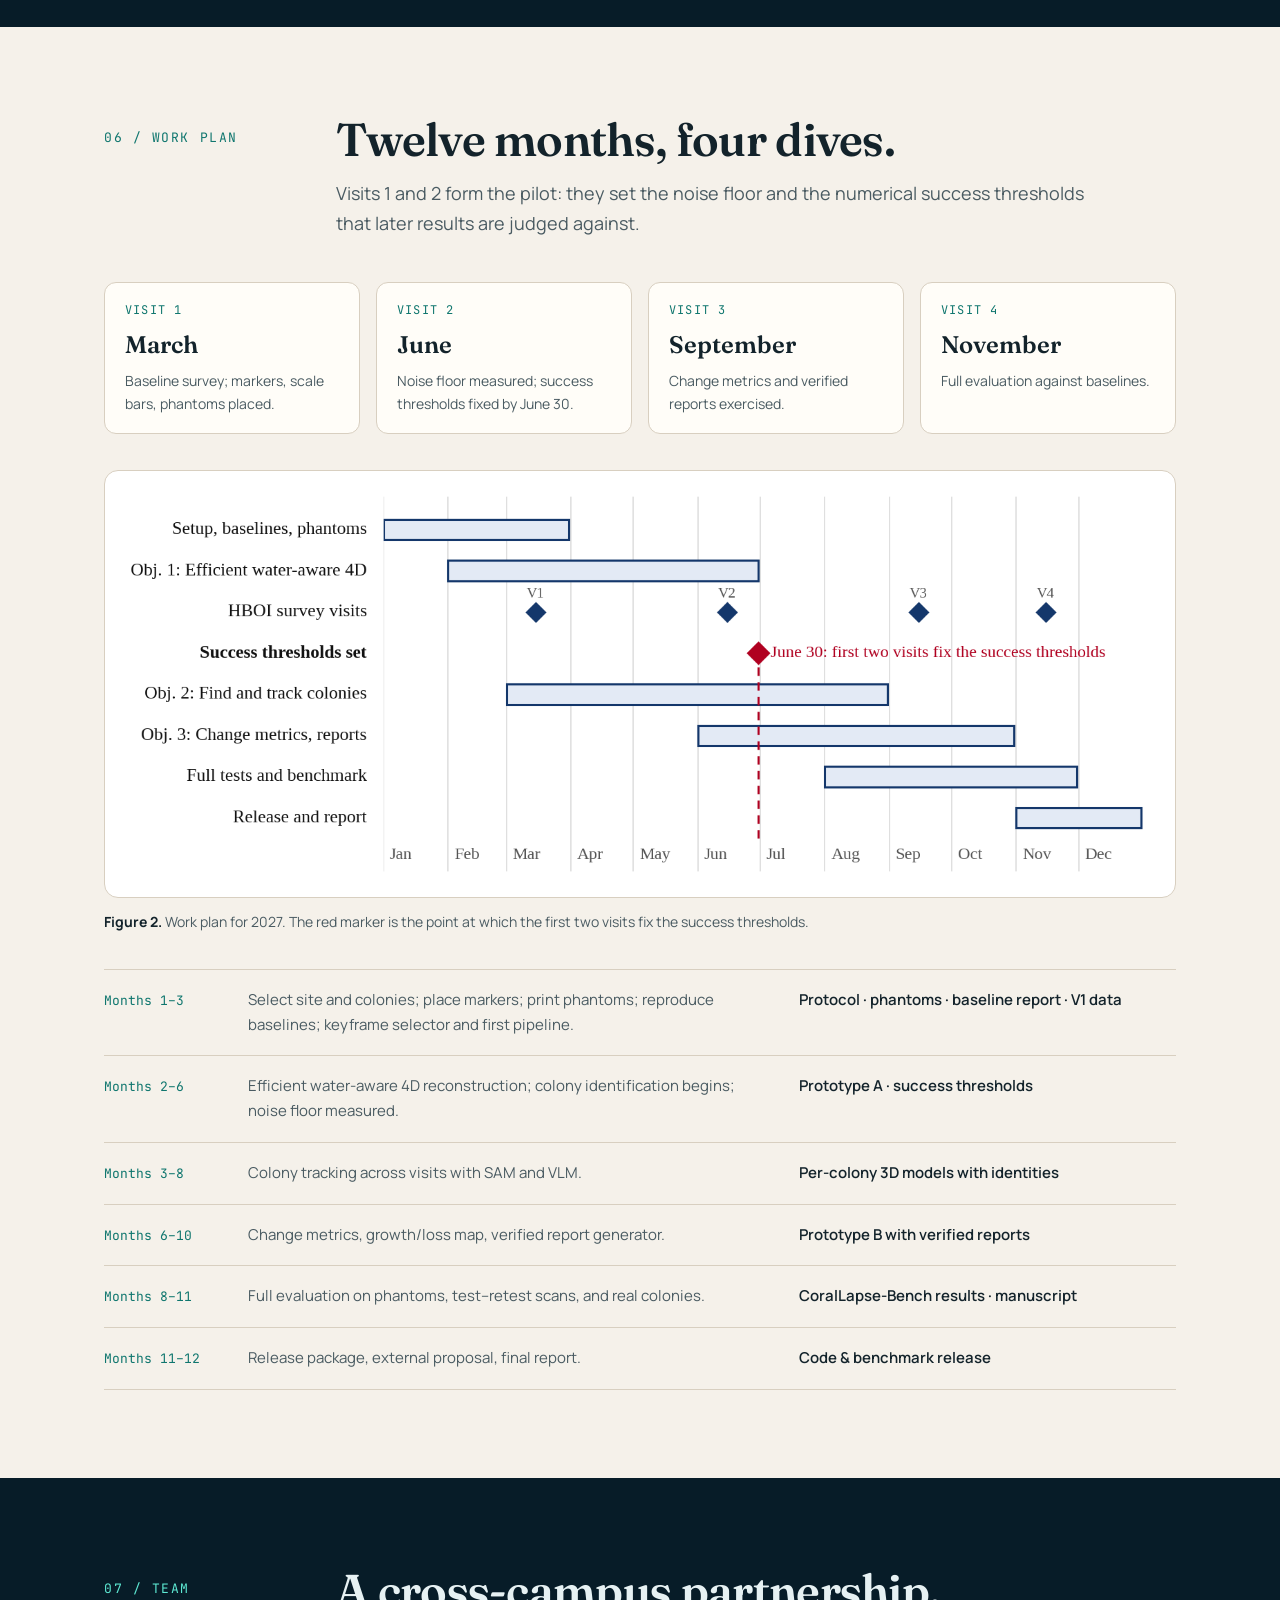
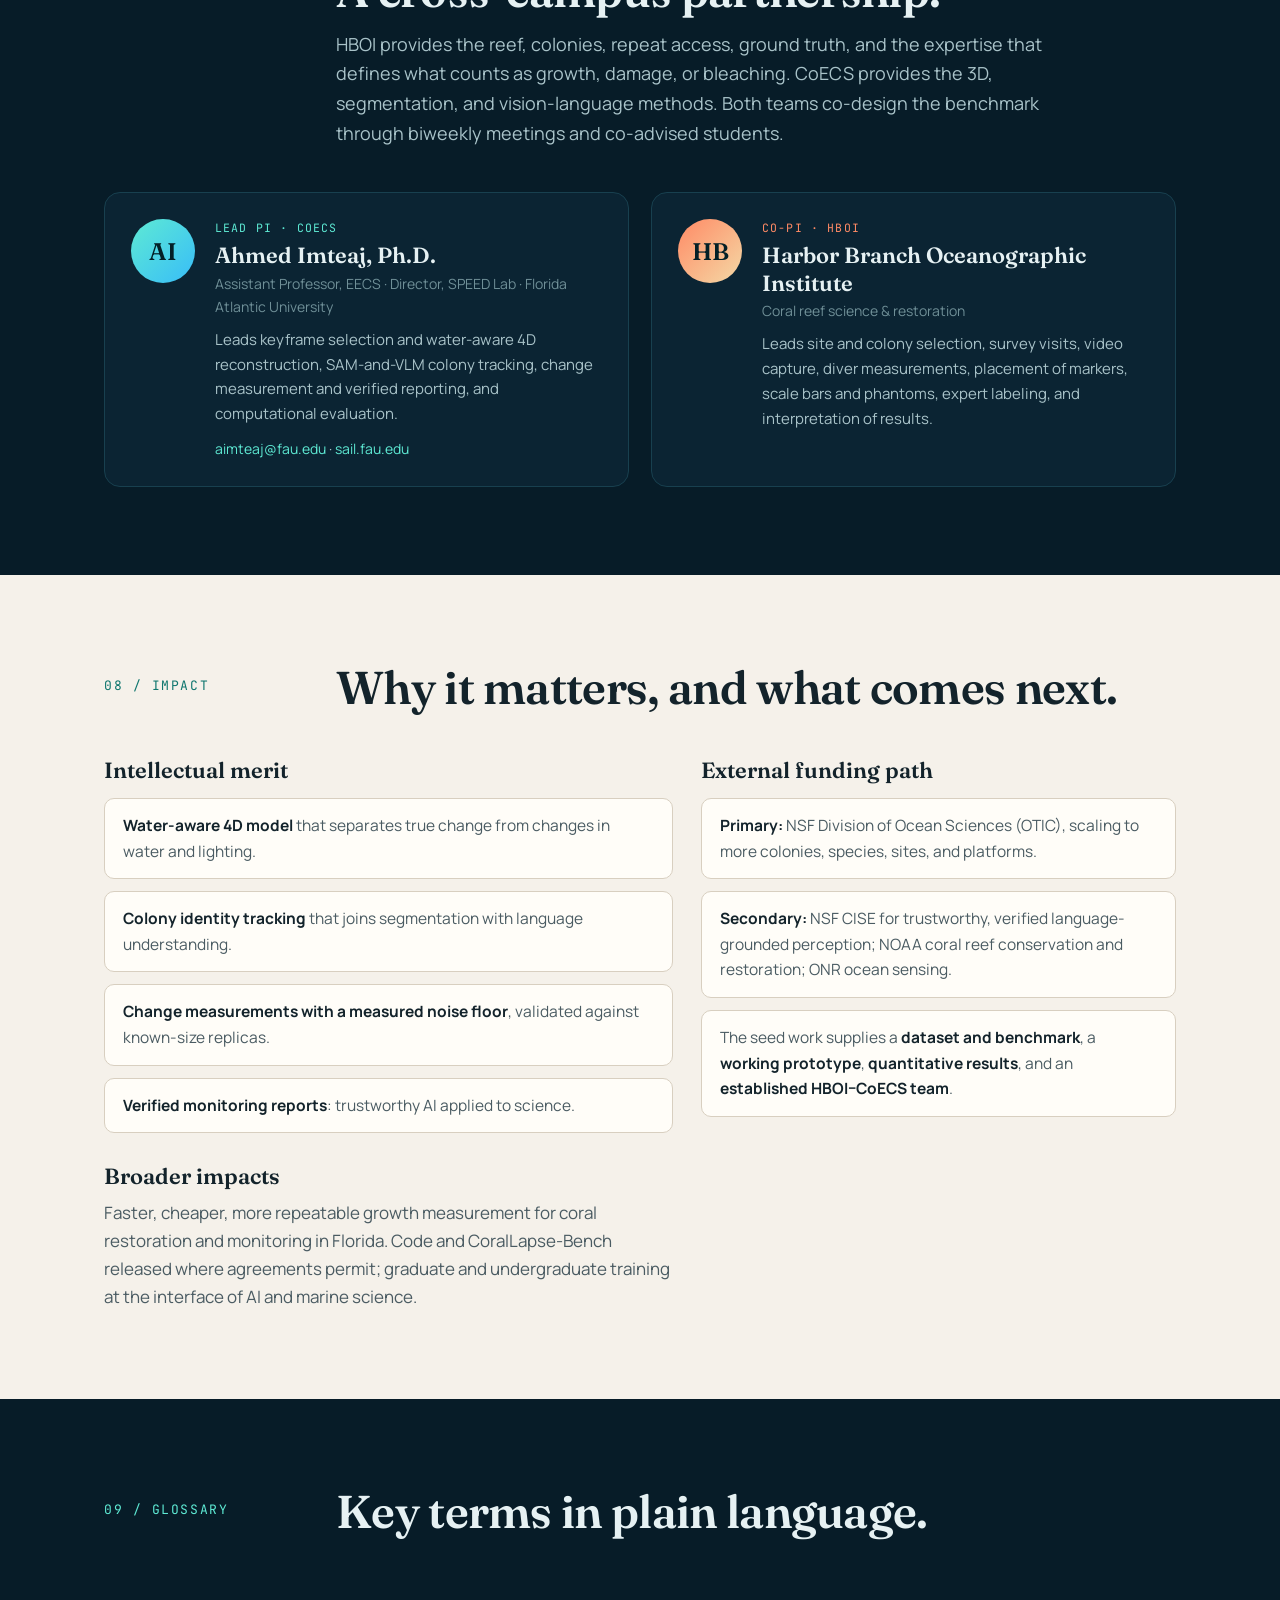
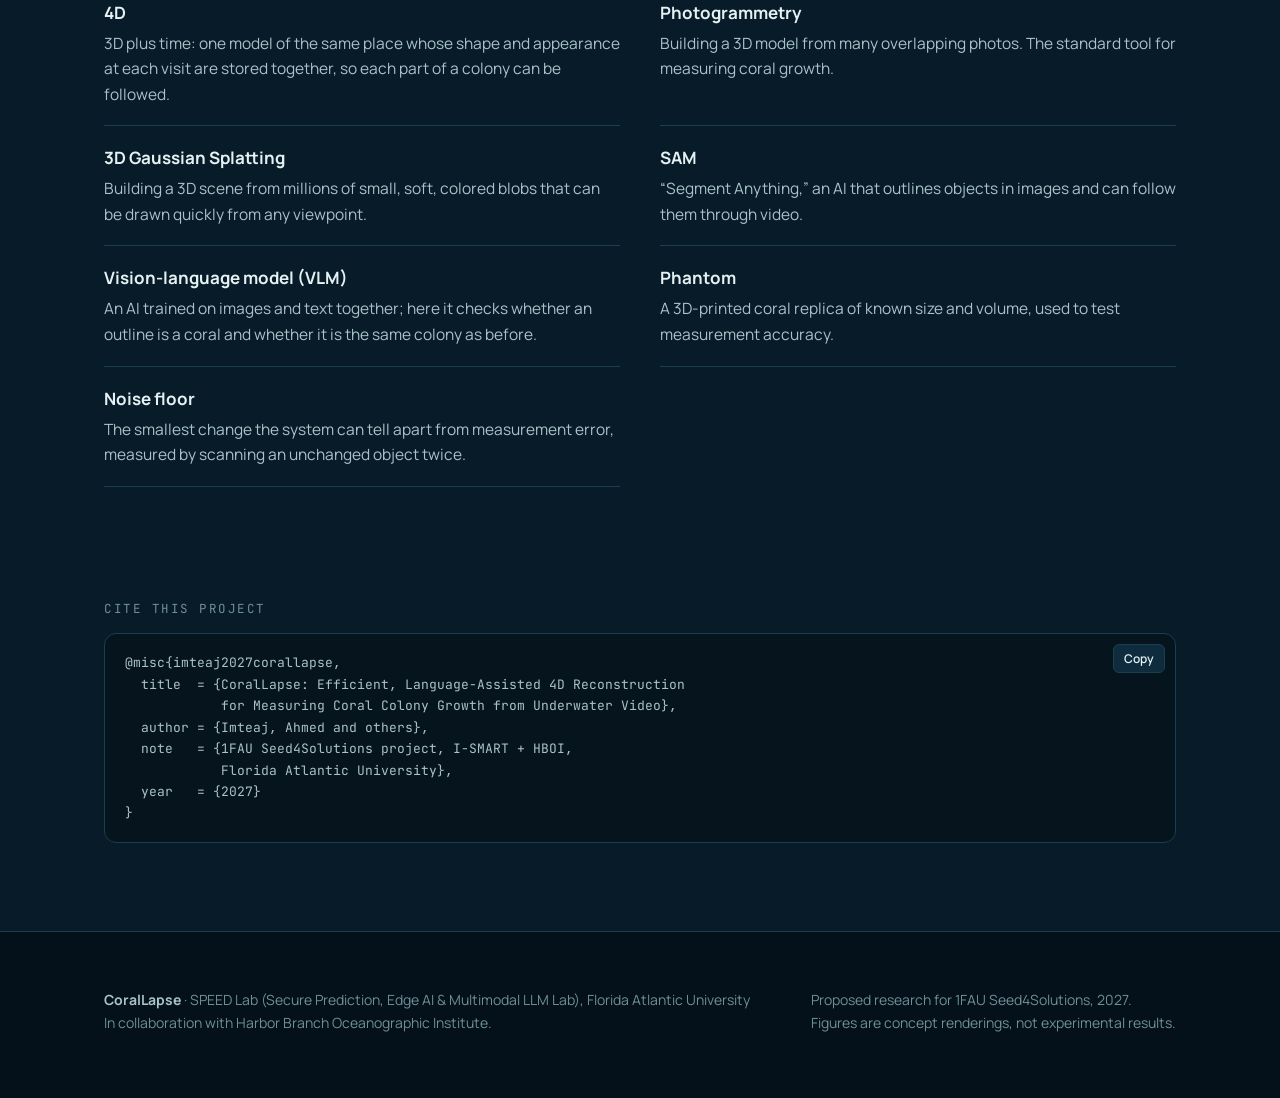
==== commit a889a492: "update overview" ====
--- a/index.html
+++ b/index.html
@@ -233,6 +233,7 @@
     <ul>
       <li><a href="#problem">Problem</a></li>
       <li><a href="#approach">Approach</a></li>
+      <li><a href="#results">Results</a></li>
       <li><a href="#objectives">Objectives</a></li>
       <li><a href="#evaluation">Evaluation</a></li>
       <li><a href="#plan">Work plan</a></li>
@@ -321,8 +322,8 @@
       </div>
     </div>
     <figure class="rv">
-      <div class="fig"><img src="assets/fig1-overview.jpg" alt="CoralLapse concept overview: five stages from underwater video to change quantification and a monitoring report" loading="lazy" data-zoom></div>
-      <figcaption><b>Figure 1. CoralLapse concept overview.</b> Images, the results row, and the example report are illustrative concept renderings, not experimental results. In the proposed system every number in the report is verified against the measurements, and health statements are made only when supported. <span class="mono" style="font-size:12px">(click to enlarge)</span></figcaption>
+      <div class="fig" style="background:#fff;padding:10px"><img src="assets/fig1-overview-v2.png" alt="CoralLapse overview: (a) video and keyframes, (b) SAM segmentation and genus/growth-form classification, (c) 4D reconstruction, (d) tracking and new views, (e) change analysis, (f) change metrics, (g) VLM monitoring report" loading="lazy" data-zoom></div>
+      <figcaption><b>Figure 1. CoralLapse overview.</b> (a) Keyframes chosen from long-term survey video; (b) SAM masks per colony, classified by genus and growth form; (c) per-frame depth fused into a time-indexed point cloud and textured mesh; (d) points tracked across surveys and rendered from new viewpoints; (e) per-point geometric change between surveys; (f) change metrics; (g) VLM monitoring report. Panels a–d are computed from survey footage; class labels and confidences, and panels e–g, are illustrative. <span class="mono" style="font-size:12px">(click to enlarge)</span></figcaption>
     </figure>
     <div class="pipe">
       <div class="rv"><h4>Select frames</h4><p>Keep sharp, clear frames that add new viewpoints; drop near-duplicates.</p><span class="obj">→ Objective 1</span></div>
@@ -343,6 +344,27 @@
         <span><b>1</b> Input survey clip</span><span><b>2</b> Per-frame depth</span><span><b>3</b> Lifted to 3D</span><span><b>4</b> 4D: one model per frame</span><span><b>5</b> Change over time</span>
       </div>
       <div class="video-cap"><span>The change-over-time segment shows simulated bleaching on one tracked colony for illustration; it is not a measured result.</span><span class="mono">31 s · 1280×720</span></div>
+    </div>
+  </div>
+</section>
+
+<section class="dark" id="results" style="border-top:1px solid var(--line)">
+  <div class="wrap">
+    <div class="sec-head rv">
+      <div class="num">Preliminary results</div>
+      <div>
+        <h2>Early outputs on real underwater video.</h2>
+        <p class="lede">Before the seed period begins, the core pieces already run end to end on real footage: coral colonies are segmented along a reef transect, objects are matched between two survey visits, monocular video is lifted into a 4D point cloud, and a SAM&nbsp;2 mask isolates a single organism in 4D.</p>
+      </div>
+    </div>
+    <div class="rv">
+      <div class="video-shell" style="margin-top:0">
+        <video id="prelim" src="assets/preliminary_results.mp4" poster="assets/prelim-poster.jpg" muted loop playsinline preload="metadata" controls></video>
+      </div>
+      <div class="steps4d">
+        <span><b>1</b> Transect video</span><span><b>2</b> Colony segmentation</span><span><b>3</b> Change V1 → V2</span><span><b>4</b> Coral → 4D point cloud</span><span><b>5</b> SAM&nbsp;2 object → 4D</span>
+      </div>
+      <div class="video-cap"><span>Preliminary outputs from the SPEED Lab pipeline; not yet validated against diver measurements or photogrammetry.</span><span class="mono">57 s · 1280×720</span></div>
     </div>
   </div>
 </section>
@@ -629,10 +651,12 @@
   v.addEventListener('volumechange',function(){b.textContent=v.muted?'🔇 Unmute':'🔊 Mute';});
 
   // play the 4D demo only while it is on screen
-  var d=document.getElementById('demo4d');
-  if(d&&'IntersectionObserver' in window){
-    new IntersectionObserver(function(es){es.forEach(function(e){if(e.isIntersecting){var p=d.play();if(p&&p.catch)p.catch(function(){});}else d.pause();})},{threshold:.35}).observe(d);
-  }
+  ['demo4d','prelim'].forEach(function(id){
+    var d=document.getElementById(id);
+    if(d&&'IntersectionObserver' in window){
+      new IntersectionObserver(function(es){es.forEach(function(e){if(e.isIntersecting){var p=d.play();if(p&&p.catch)p.catch(function(){});}else d.pause();})},{threshold:.35}).observe(d);
+    }
+  });
 
   // lightbox
   var lb=document.getElementById('lb'),li=lb.querySelector('img');
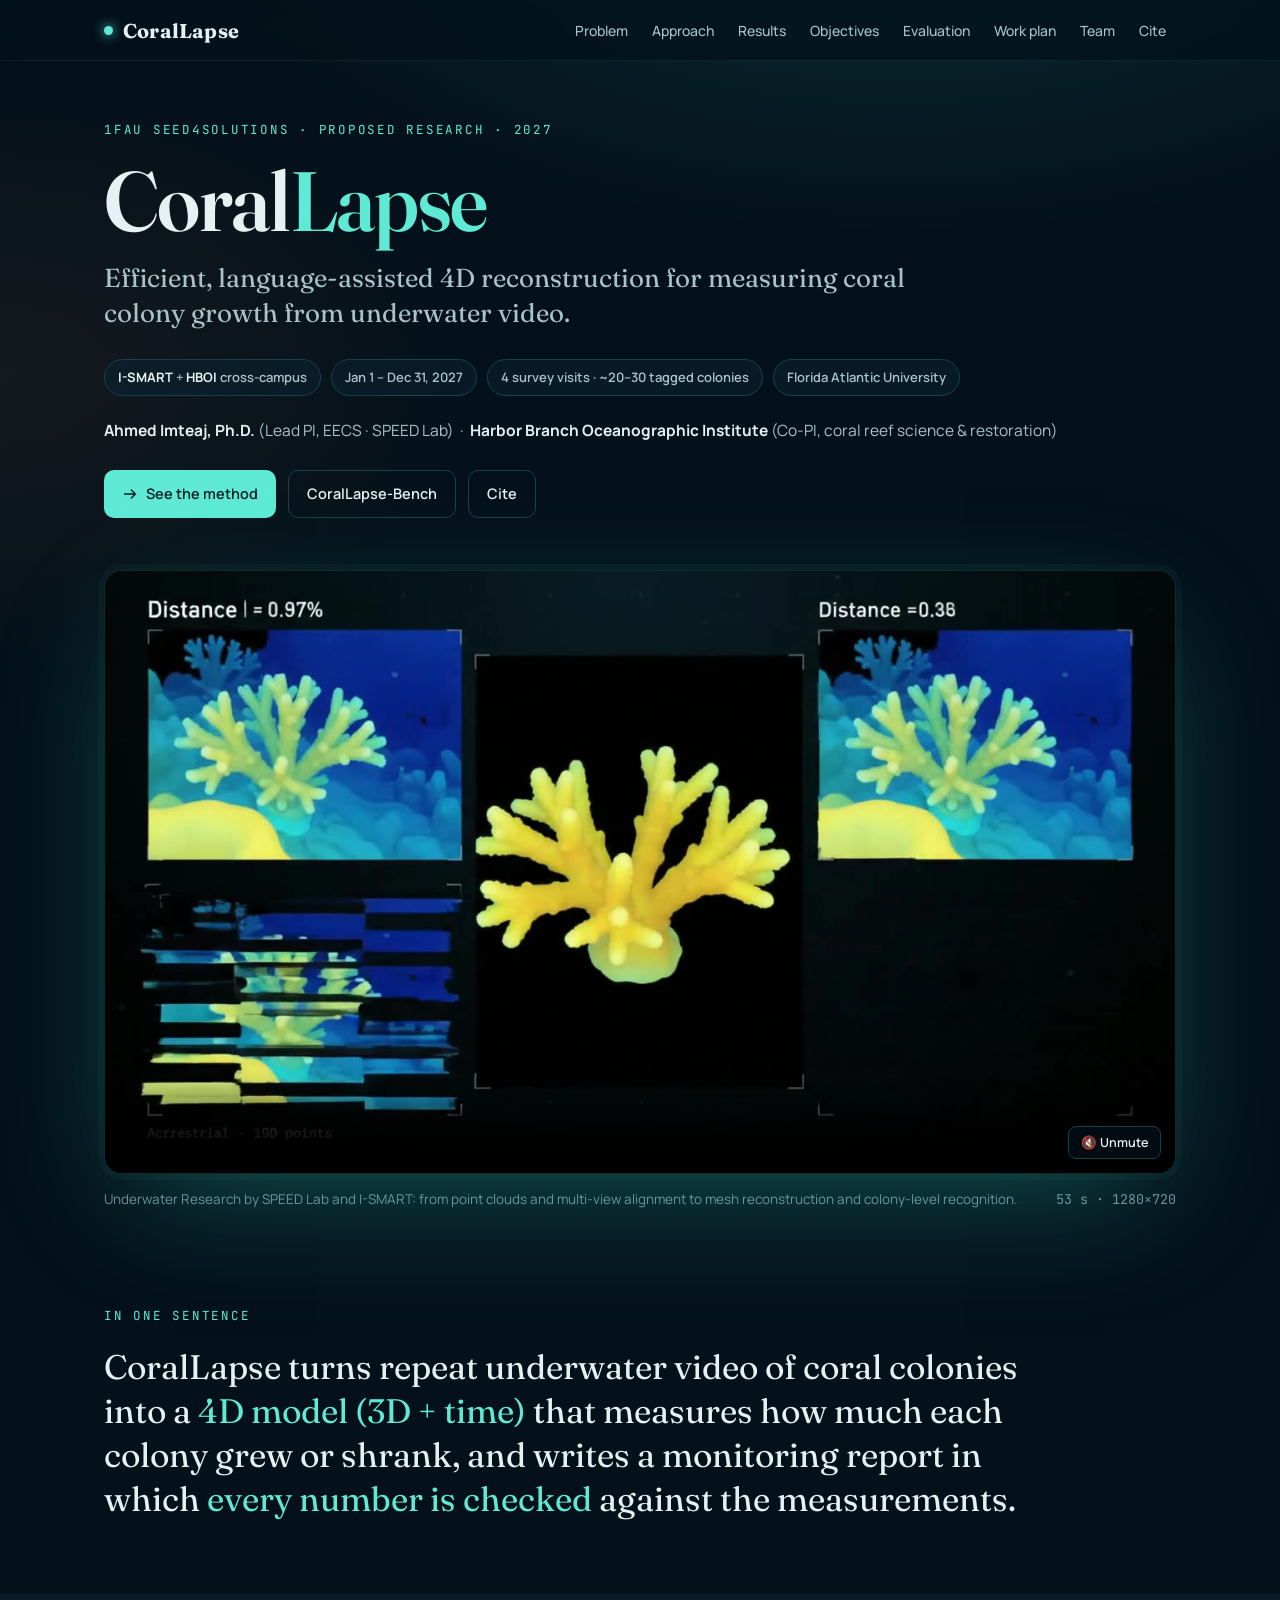
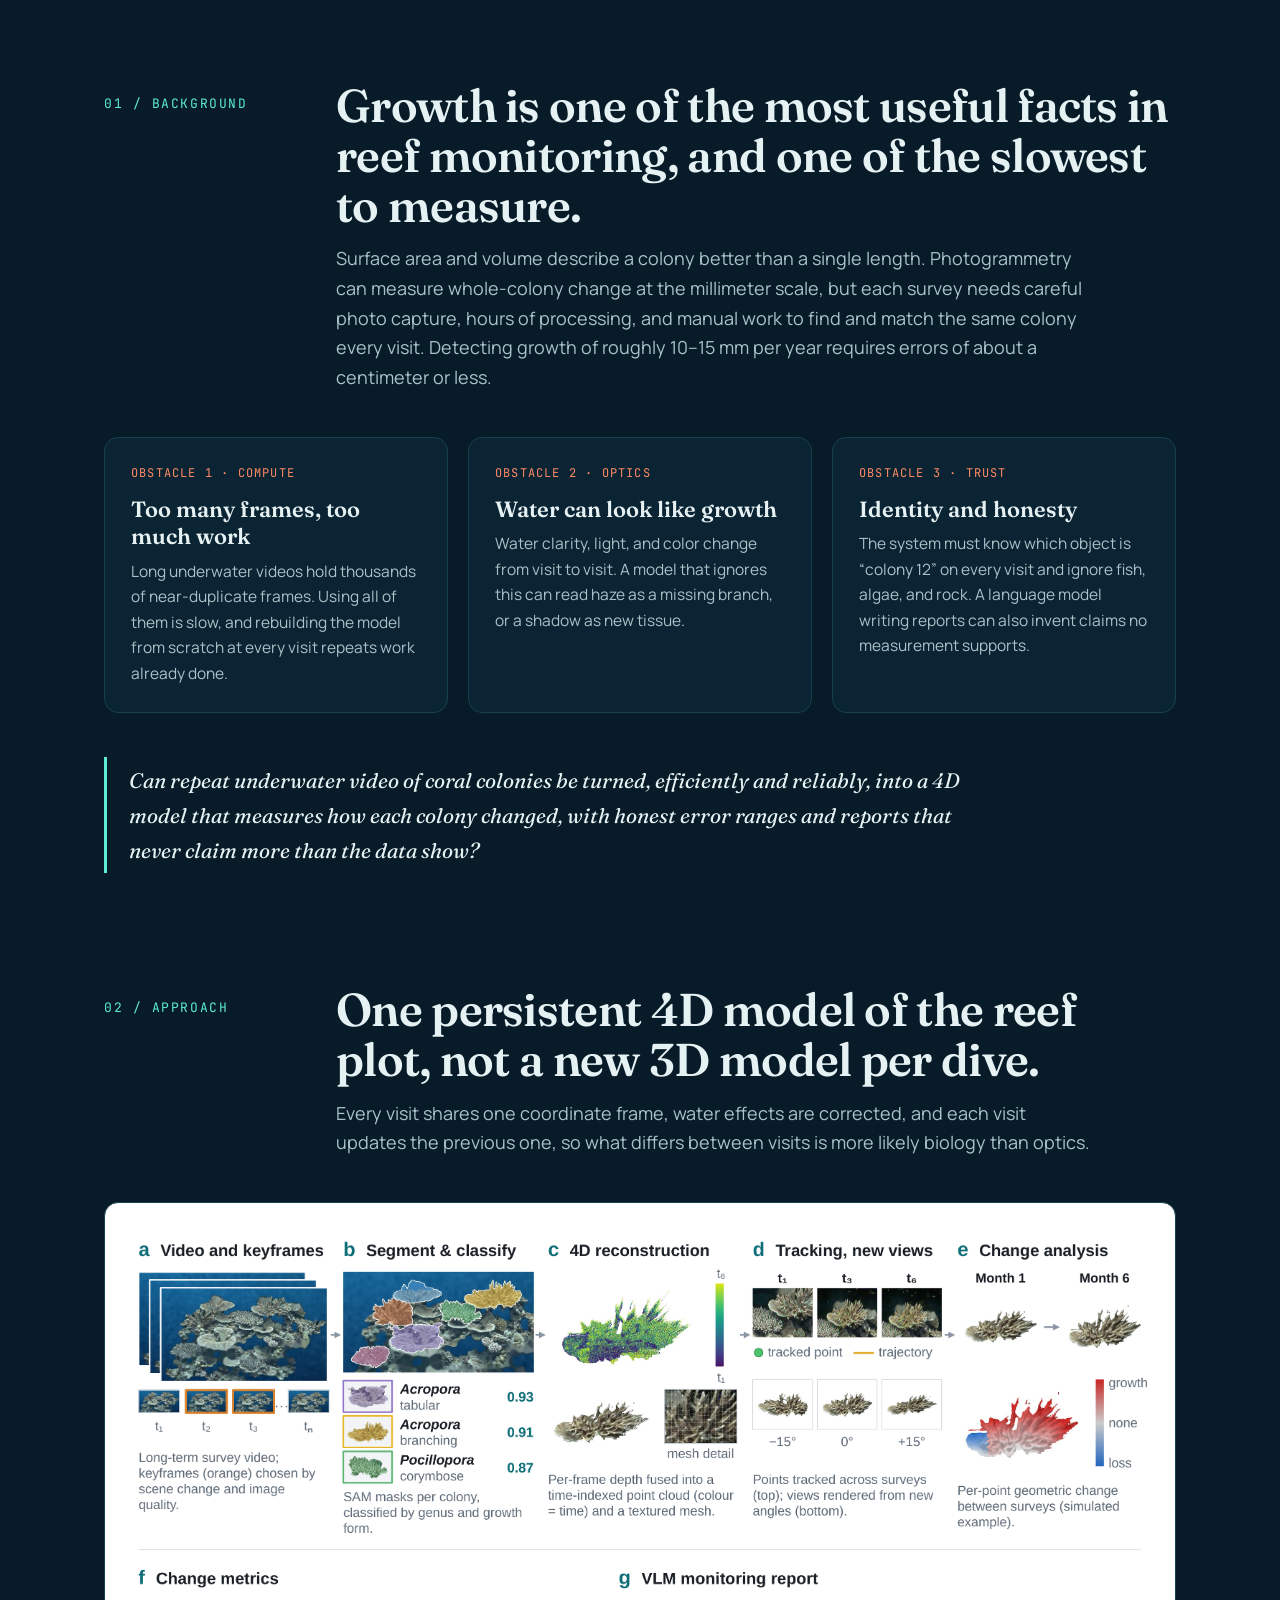
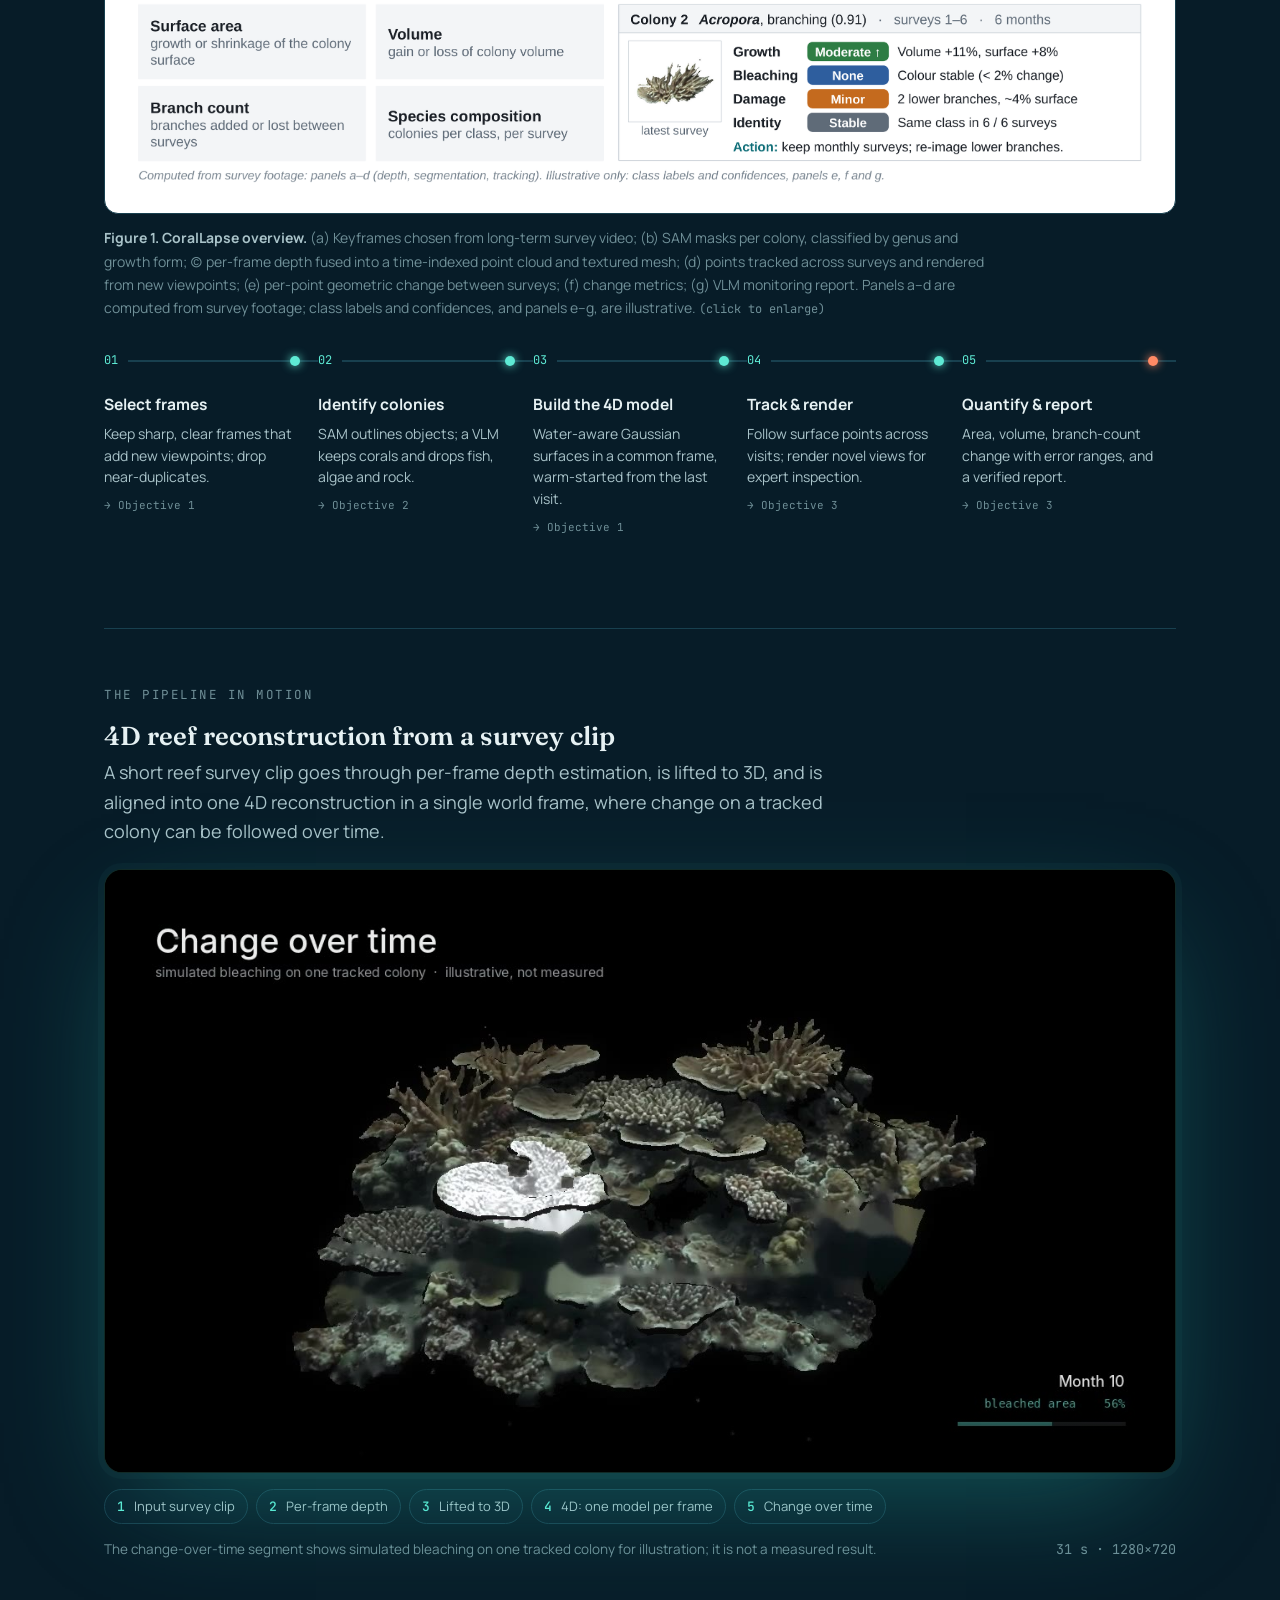
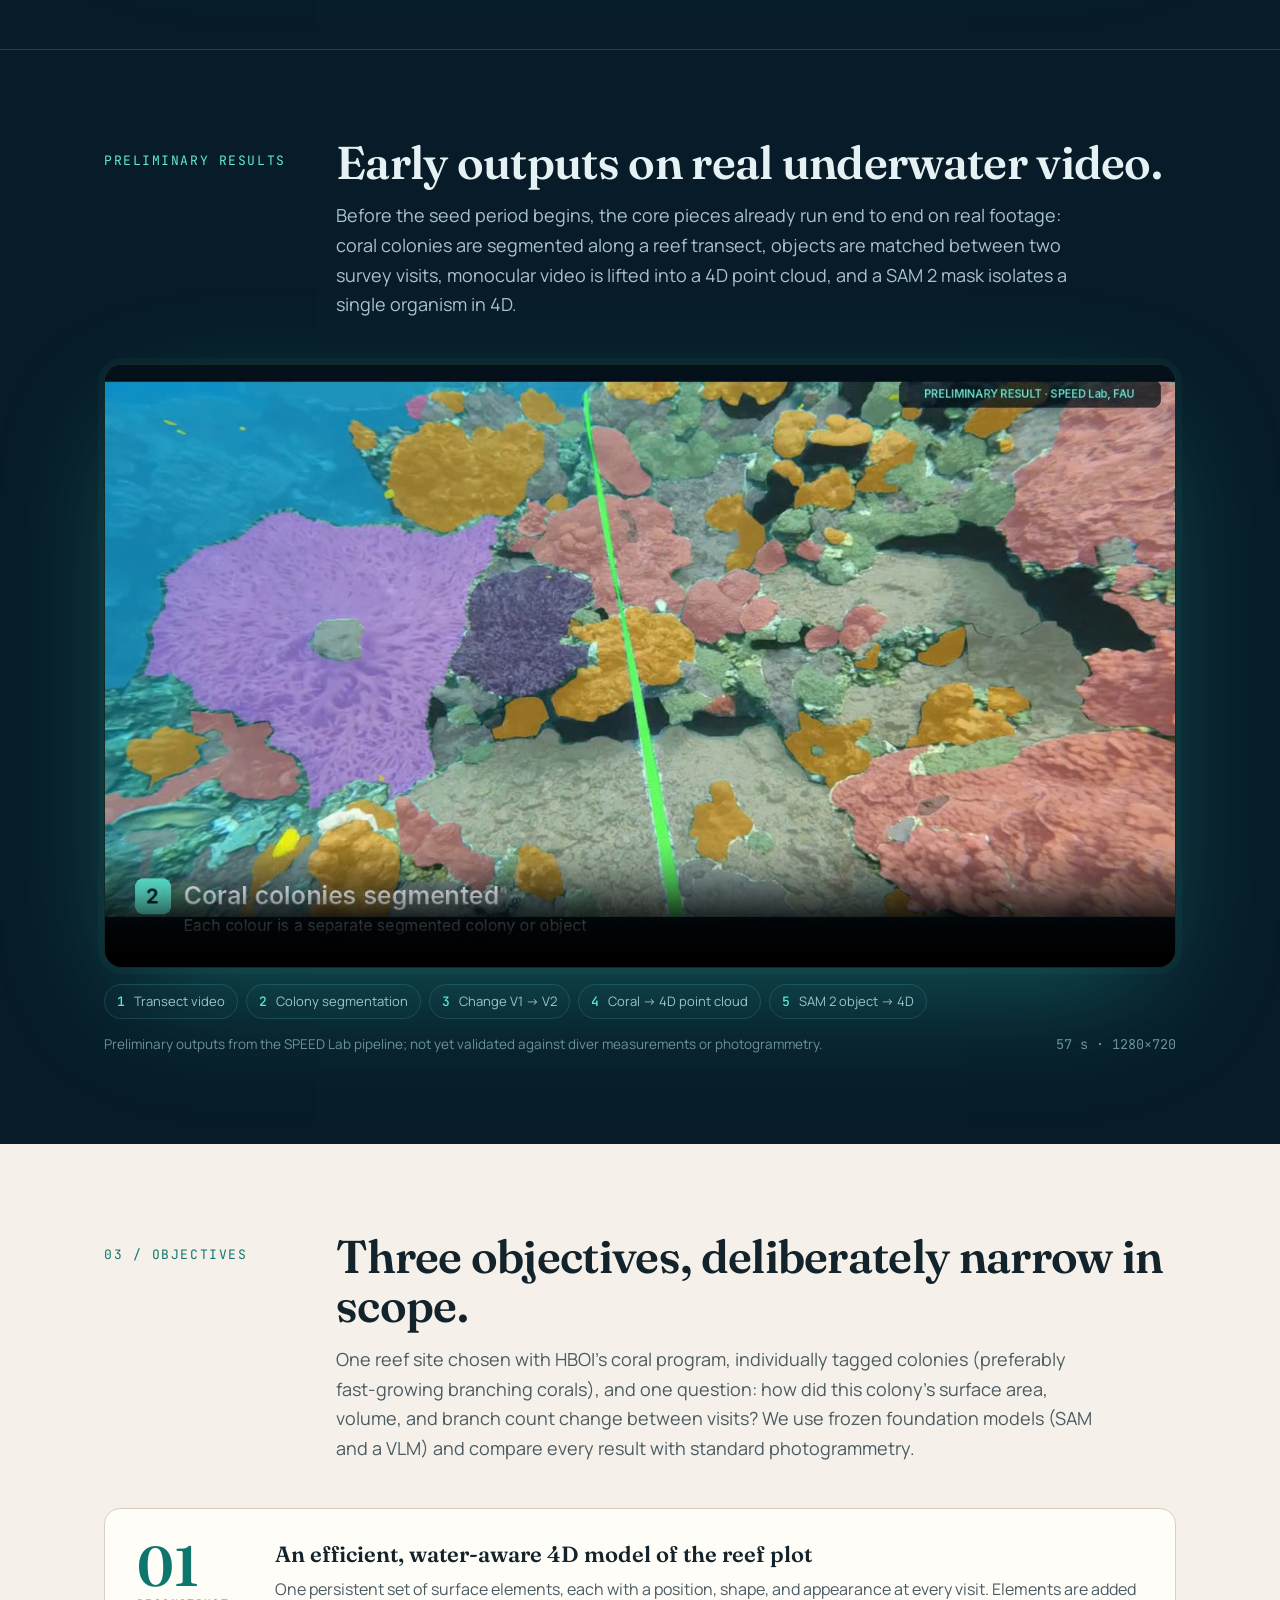
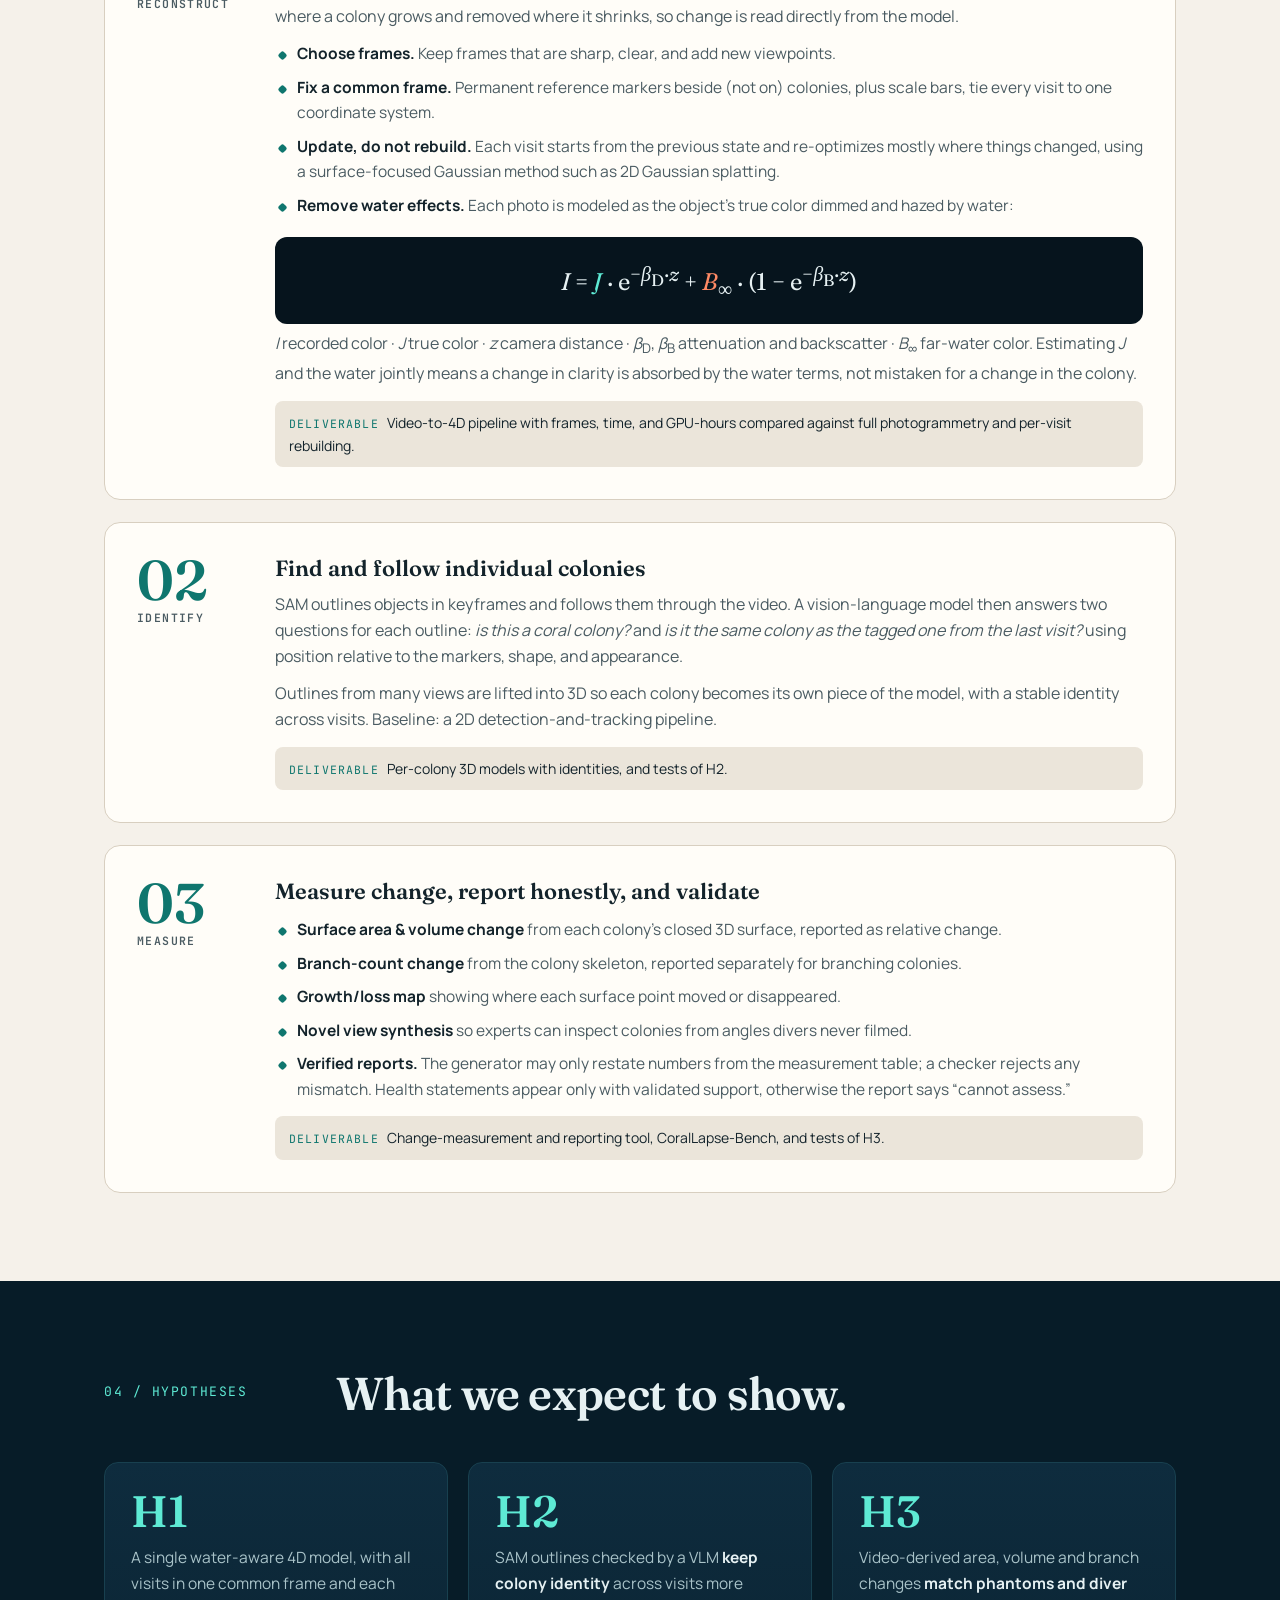
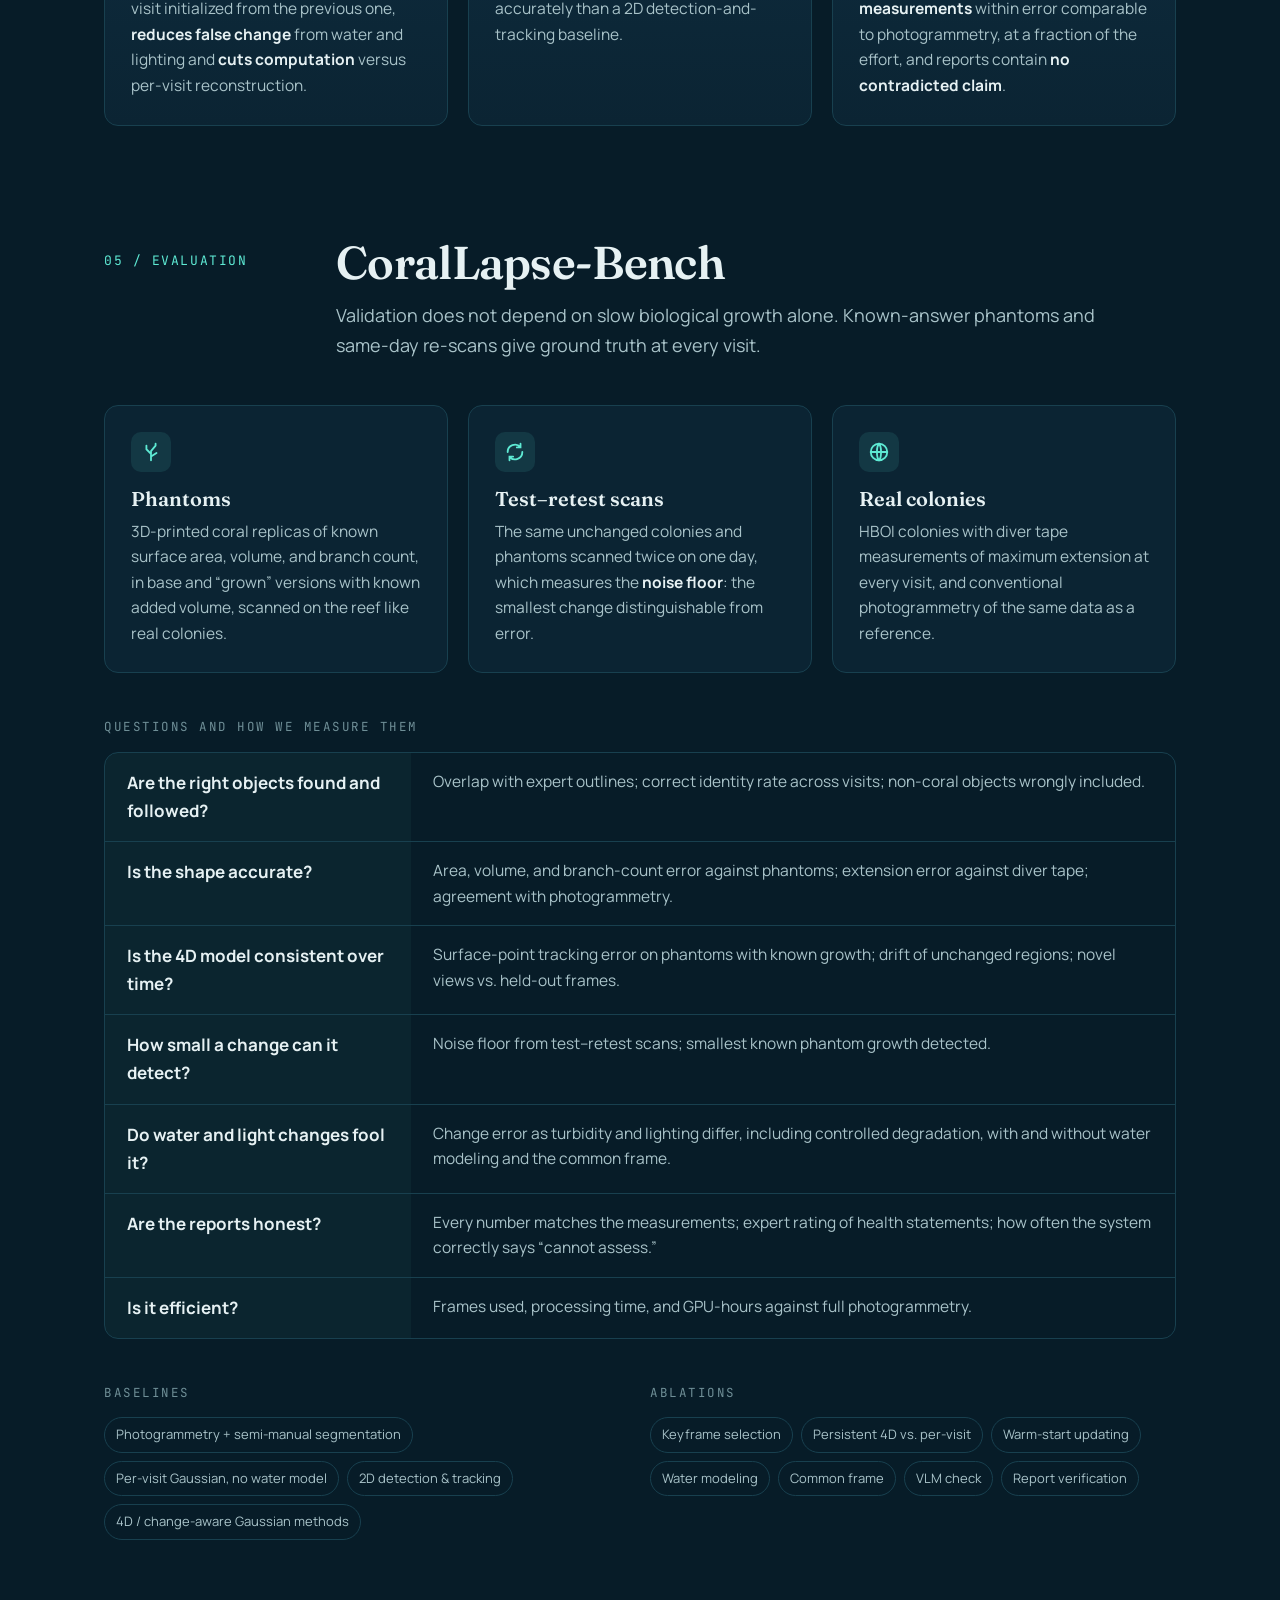
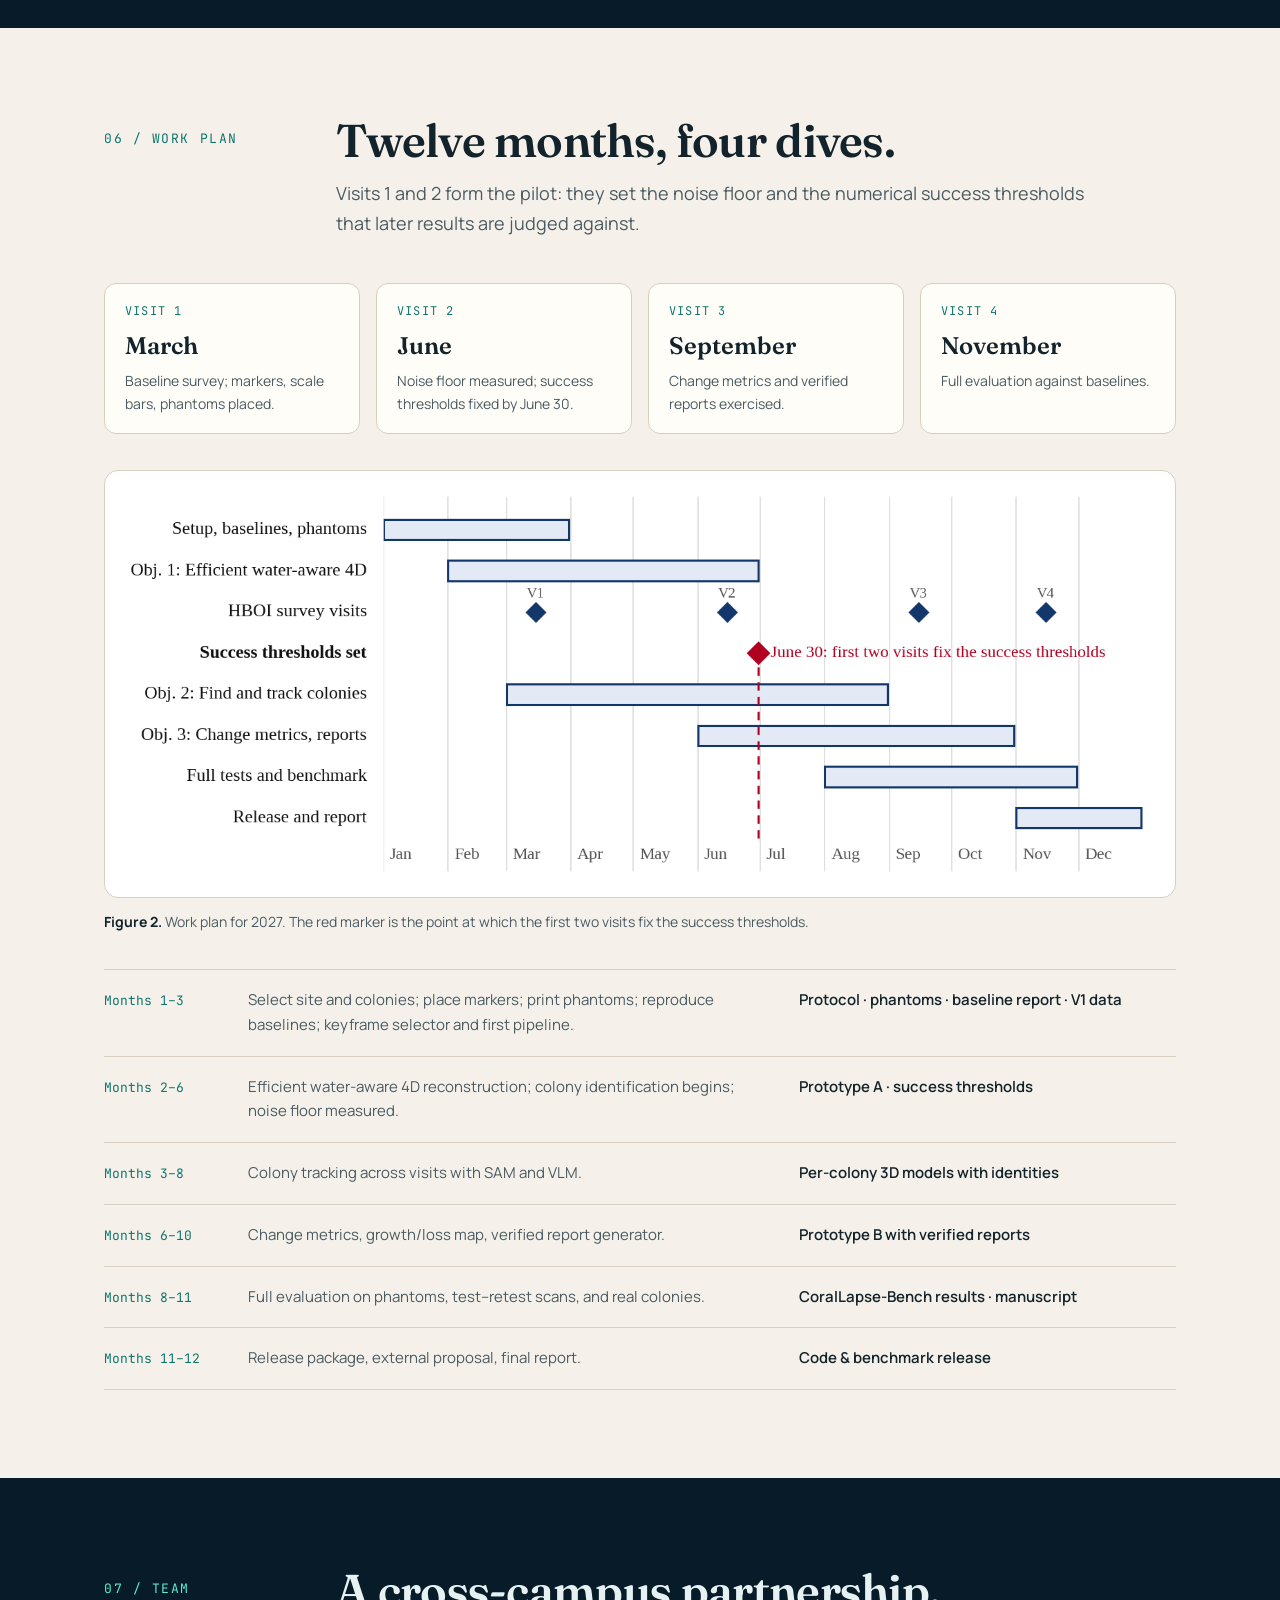
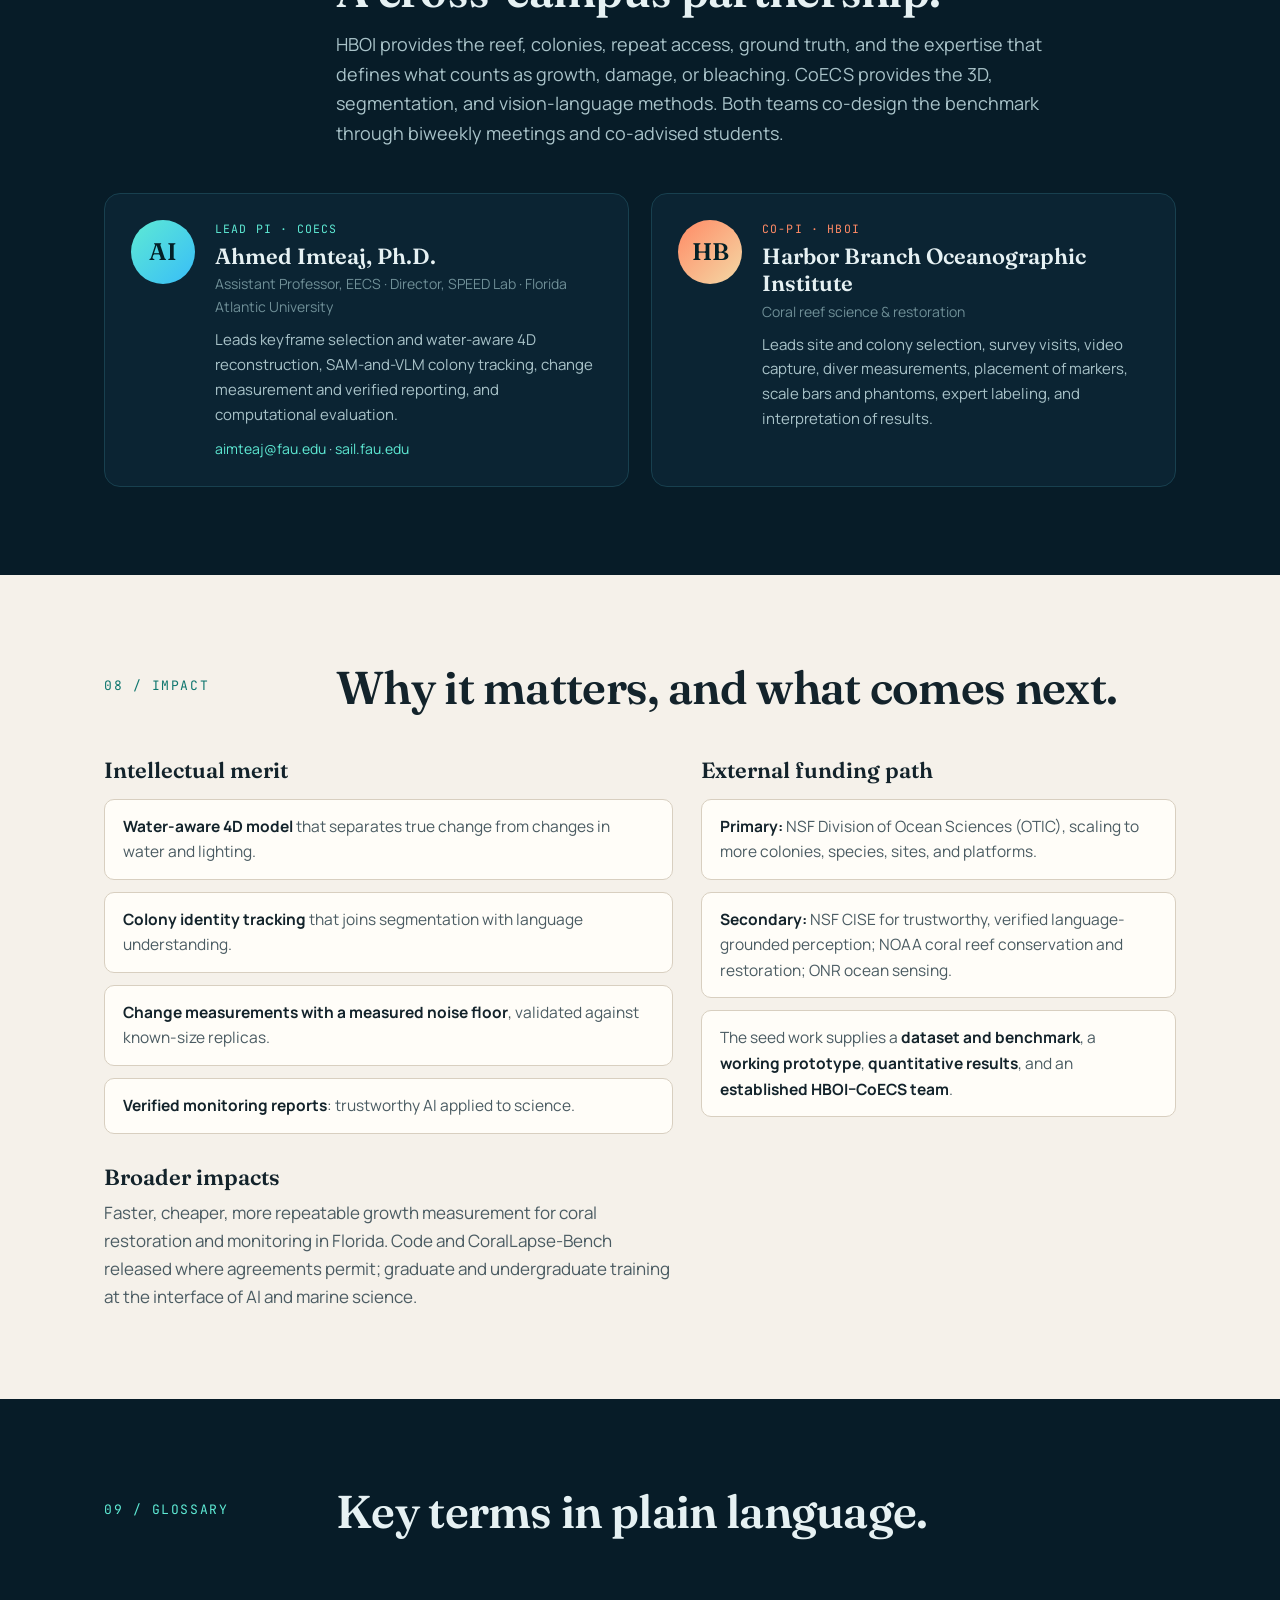
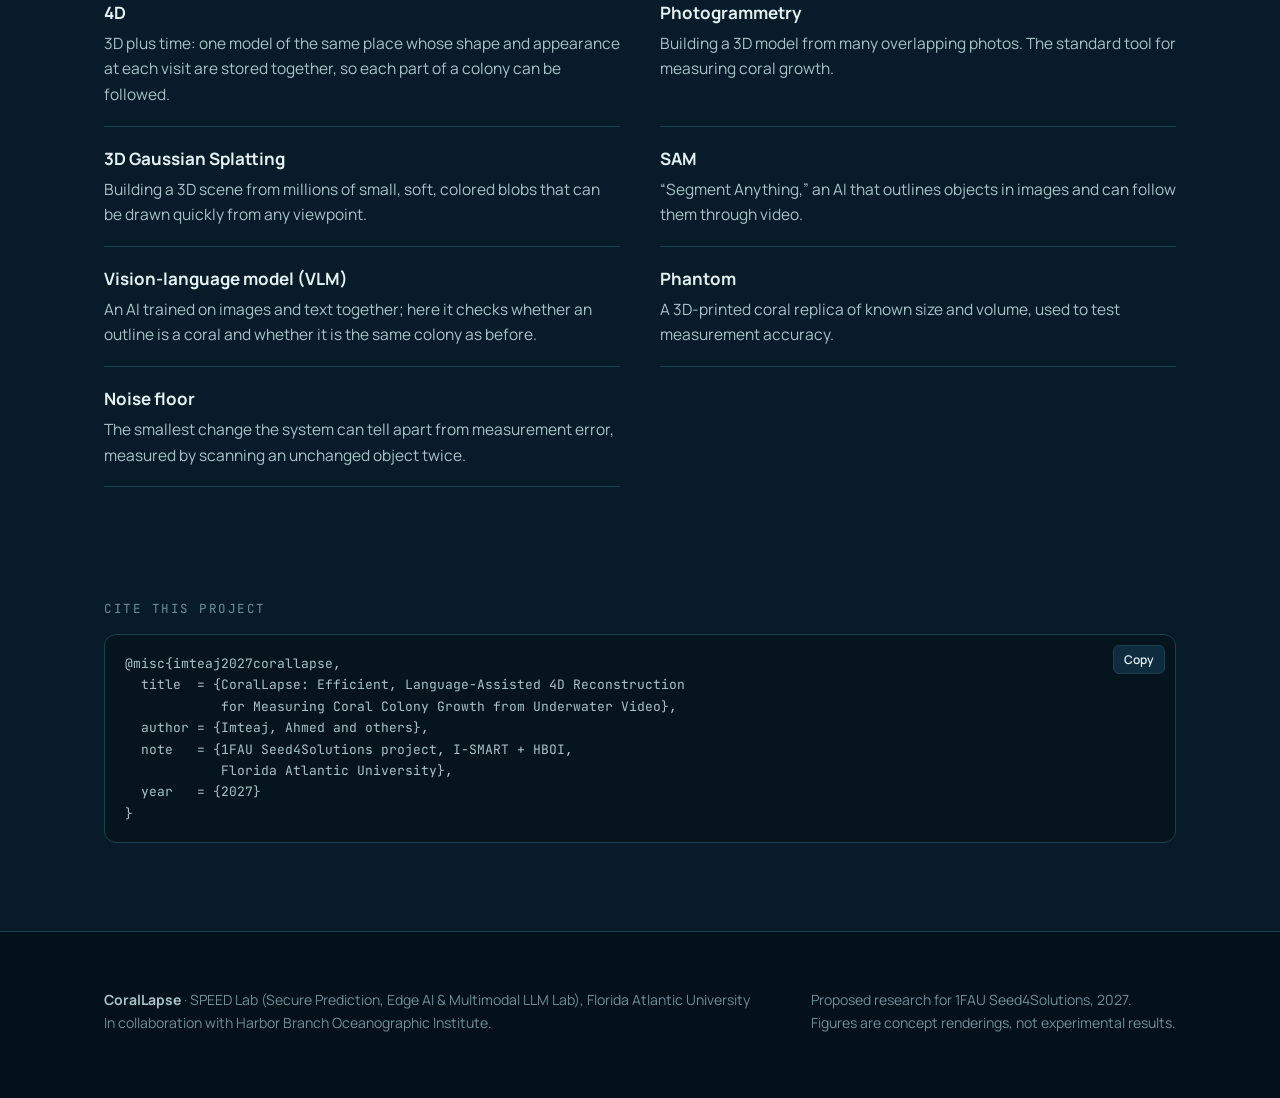
==== commit a531def8: "Sharper overview figure" ====
--- a/index.html
+++ b/index.html
@@ -322,7 +322,7 @@
       </div>
     </div>
     <figure class="rv">
-      <div class="fig" style="background:#fff;padding:10px"><img src="assets/fig1-overview-v2.png" alt="CoralLapse overview: (a) video and keyframes, (b) SAM segmentation and genus/growth-form classification, (c) 4D reconstruction, (d) tracking and new views, (e) change analysis, (f) change metrics, (g) VLM monitoring report" loading="lazy" data-zoom></div>
+      <div class="fig" style="background:#fff;padding:10px"><img src="assets/fig1-overview-v3.png" alt="CoralLapse overview: (a) video and keyframes, (b) SAM segmentation and genus/growth-form classification, (c) 4D reconstruction, (d) tracking and new views, (e) change analysis, (f) change metrics, (g) VLM monitoring report" loading="lazy" data-zoom></div>
       <figcaption><b>Figure 1. CoralLapse overview.</b> (a) Keyframes chosen from long-term survey video; (b) SAM masks per colony, classified by genus and growth form; (c) per-frame depth fused into a time-indexed point cloud and textured mesh; (d) points tracked across surveys and rendered from new viewpoints; (e) per-point geometric change between surveys; (f) change metrics; (g) VLM monitoring report. Panels a–d are computed from survey footage; class labels and confidences, and panels e–g, are illustrative. <span class="mono" style="font-size:12px">(click to enlarge)</span></figcaption>
     </figure>
     <div class="pipe">
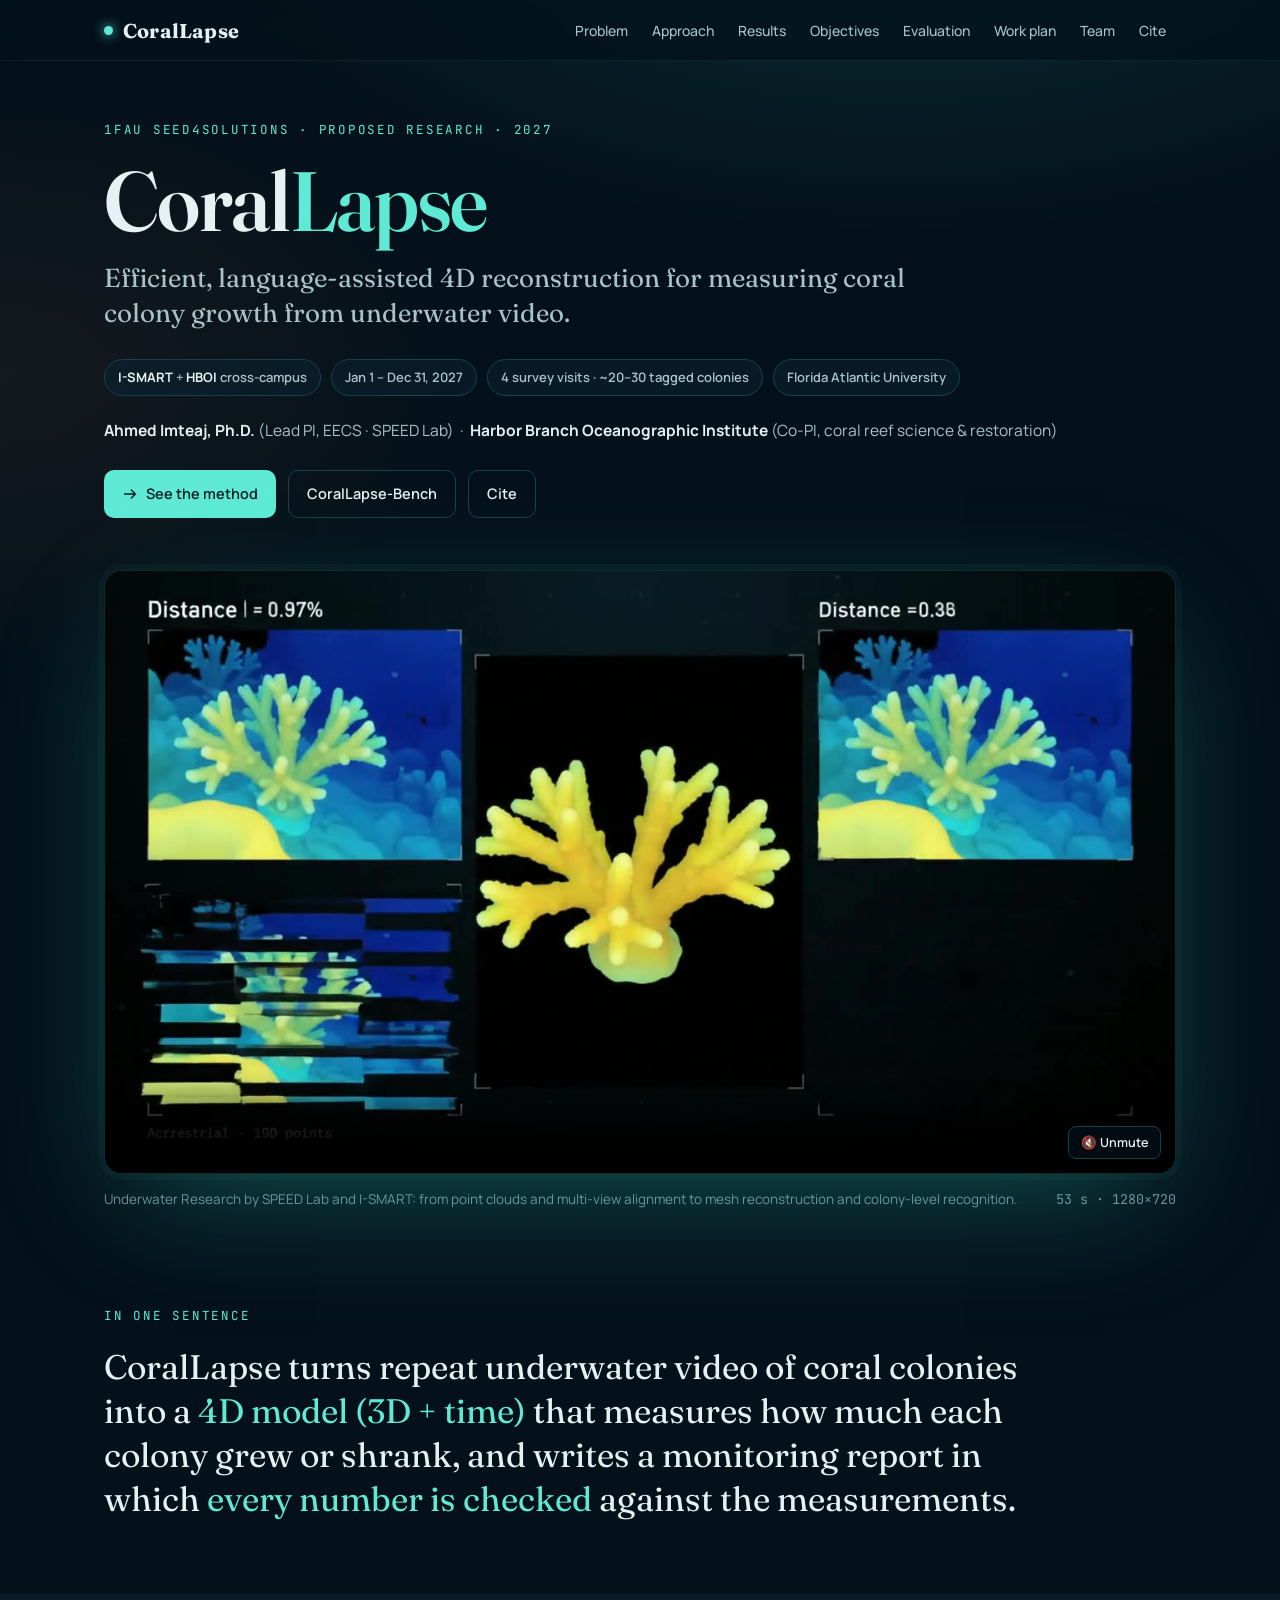
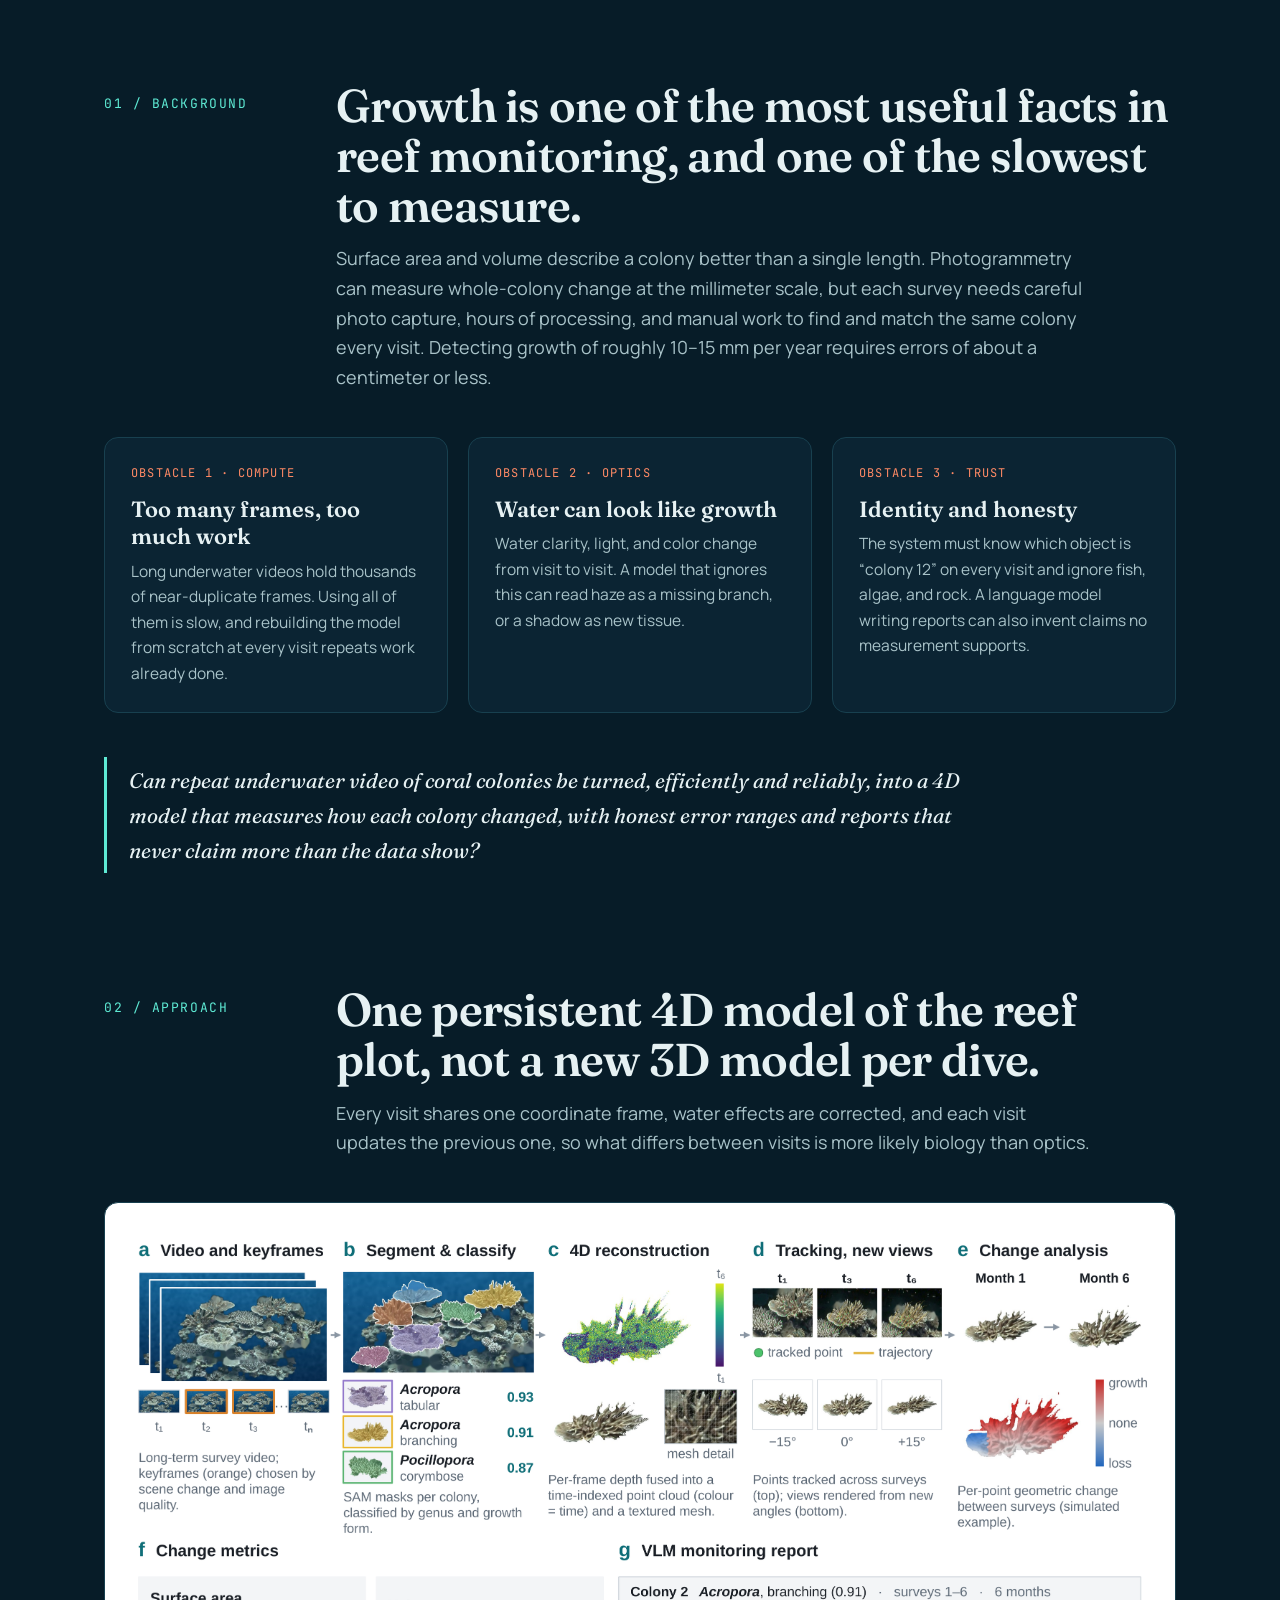
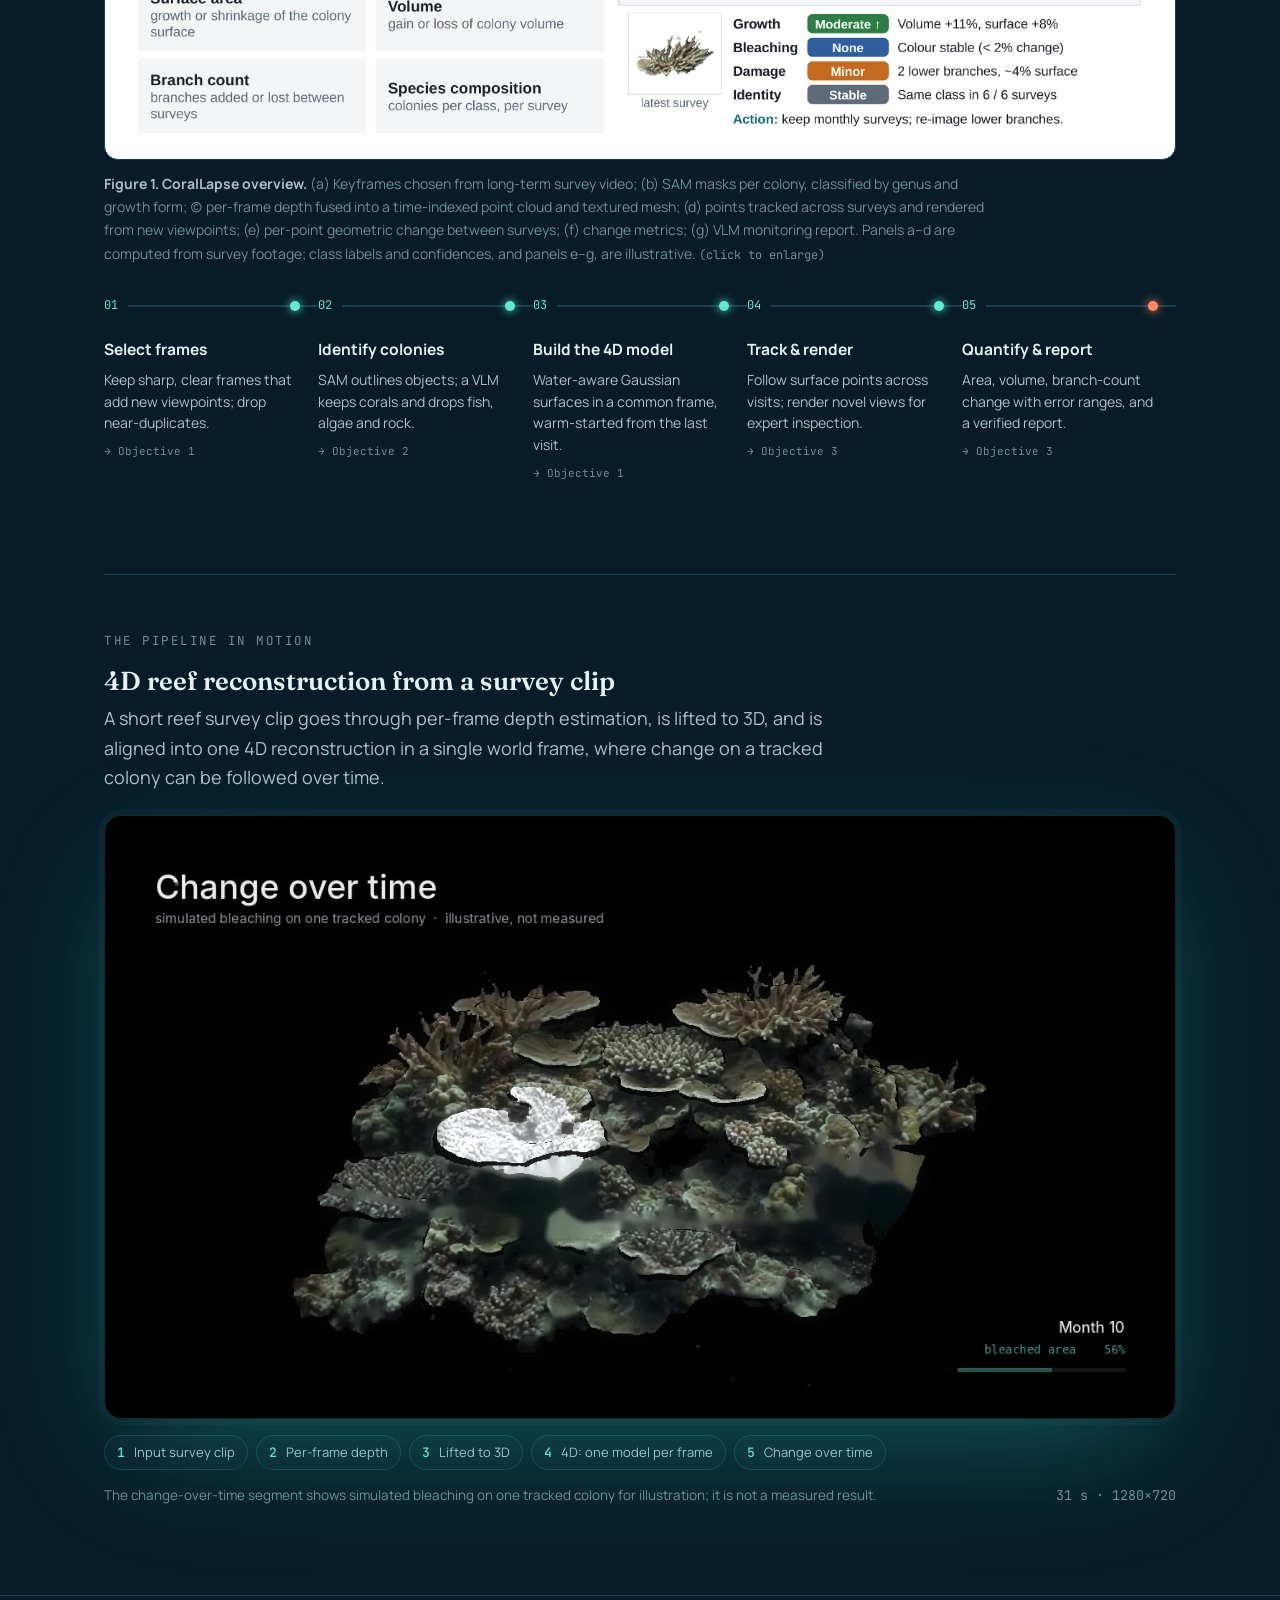
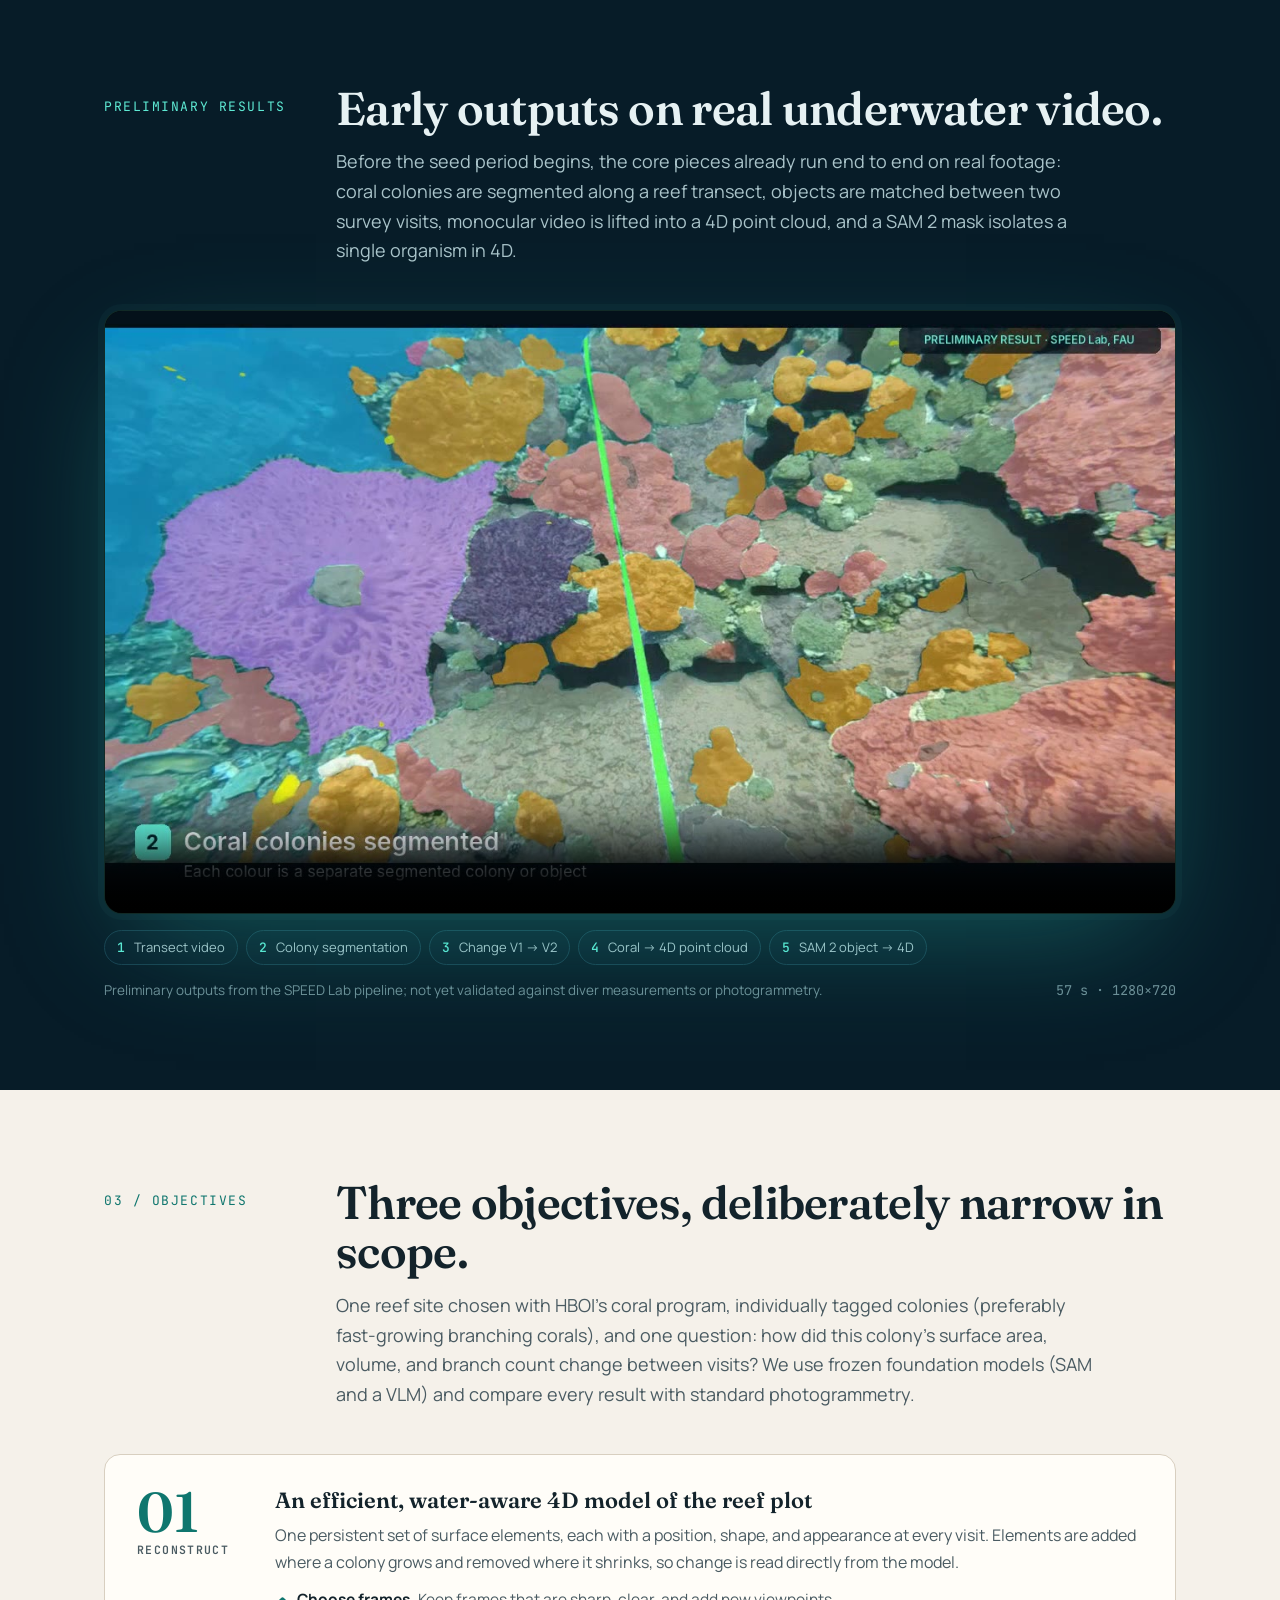
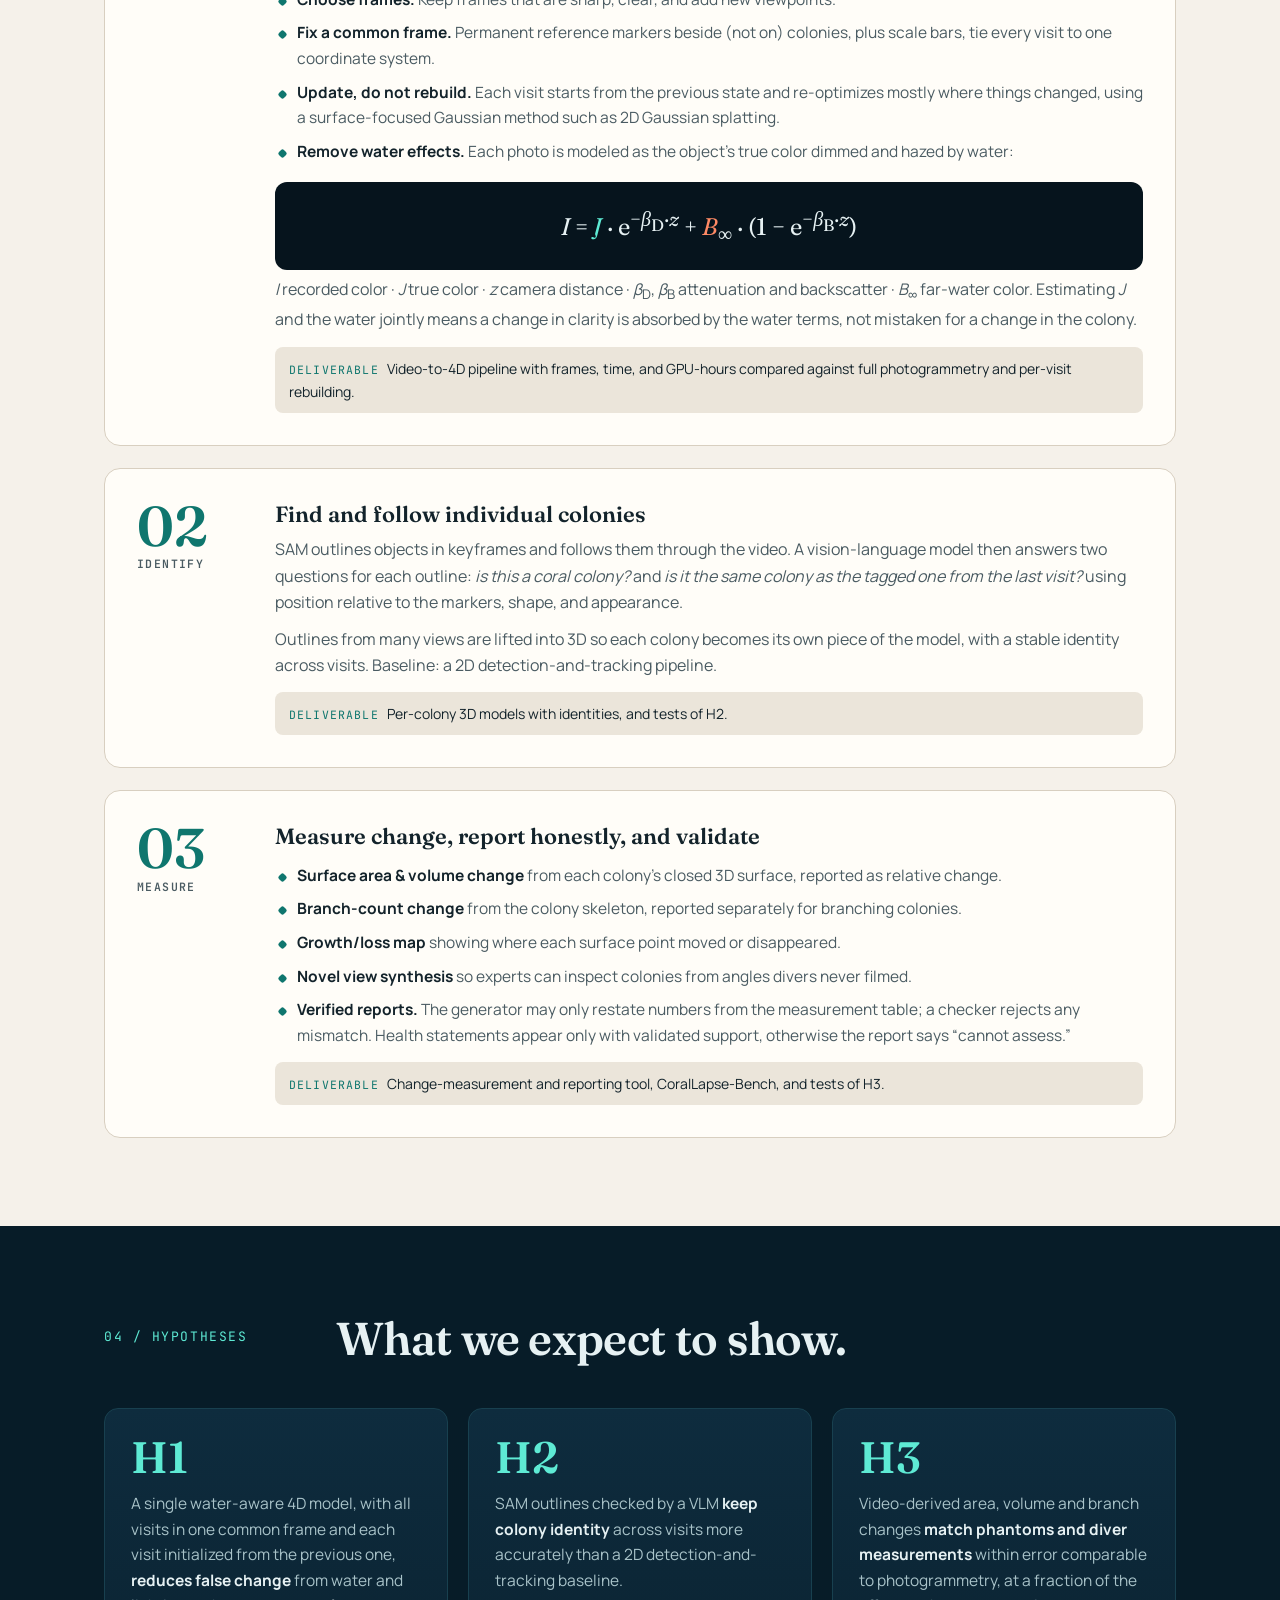
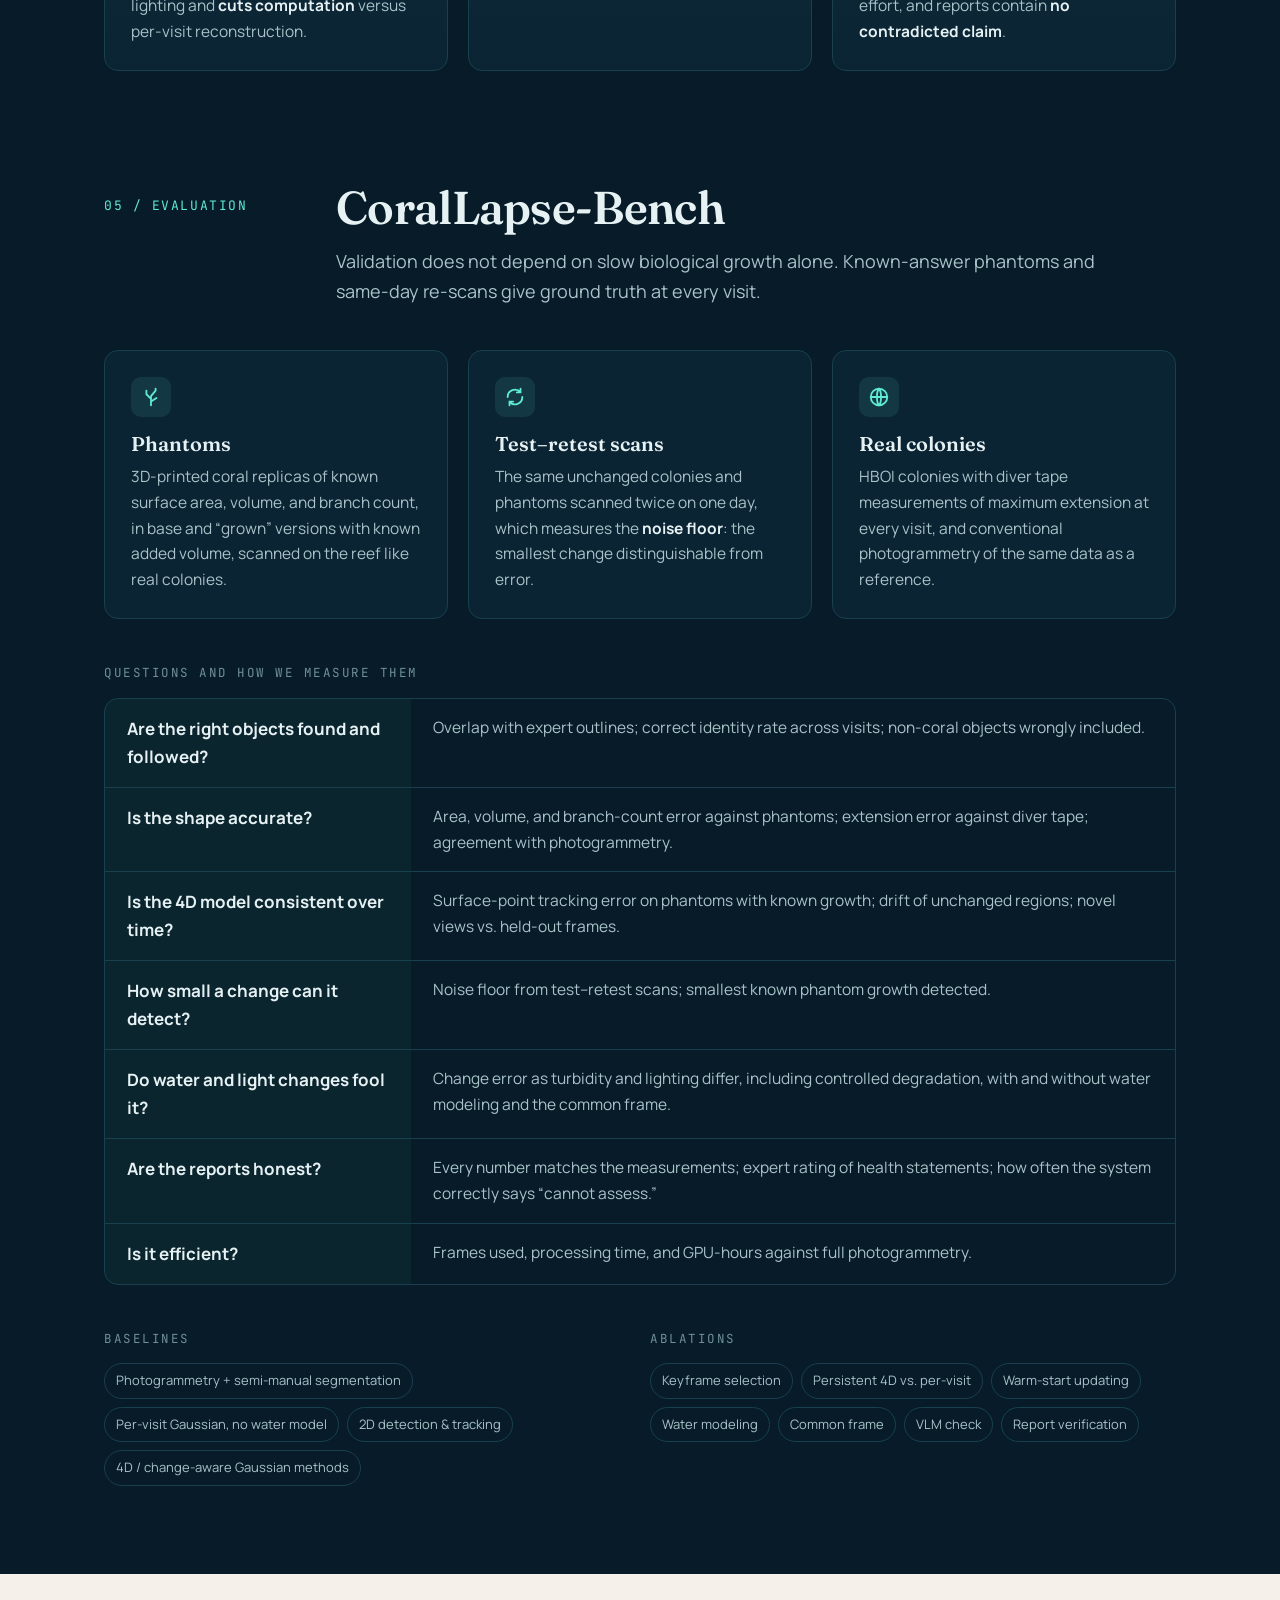
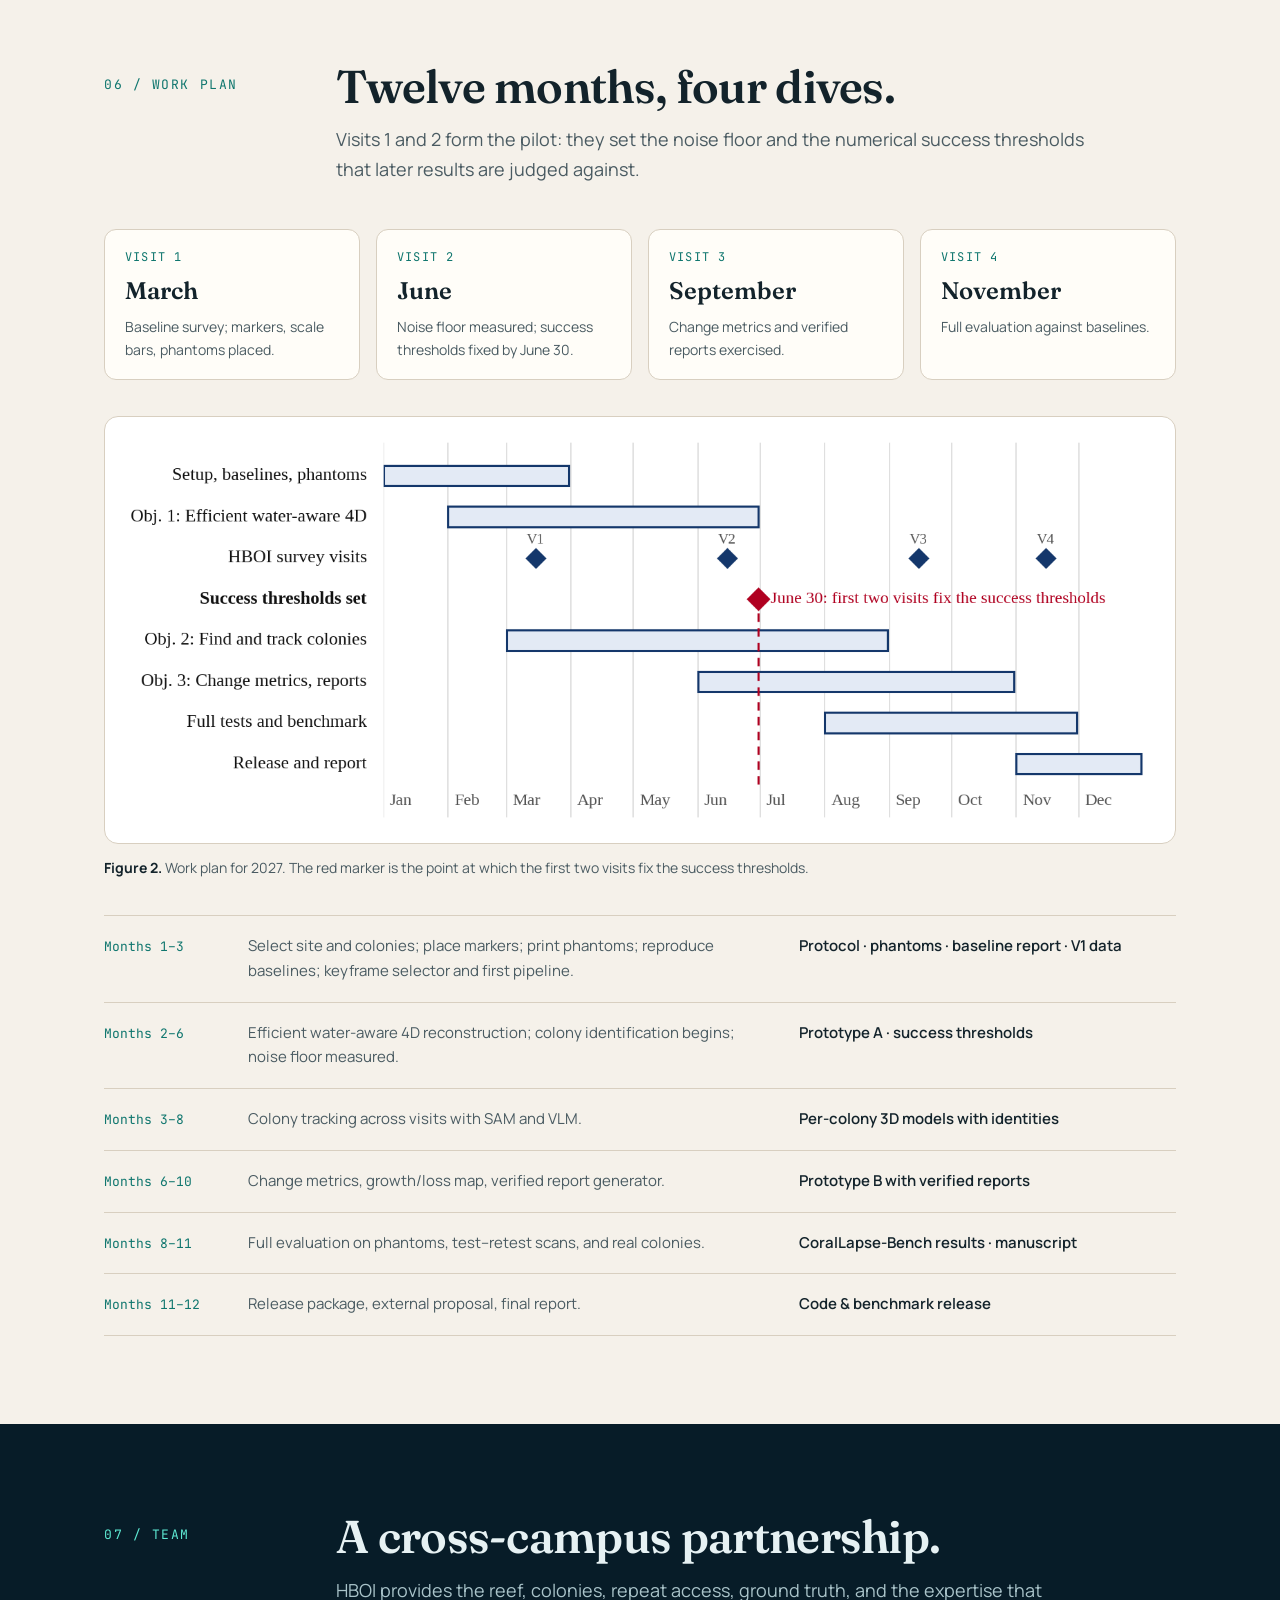
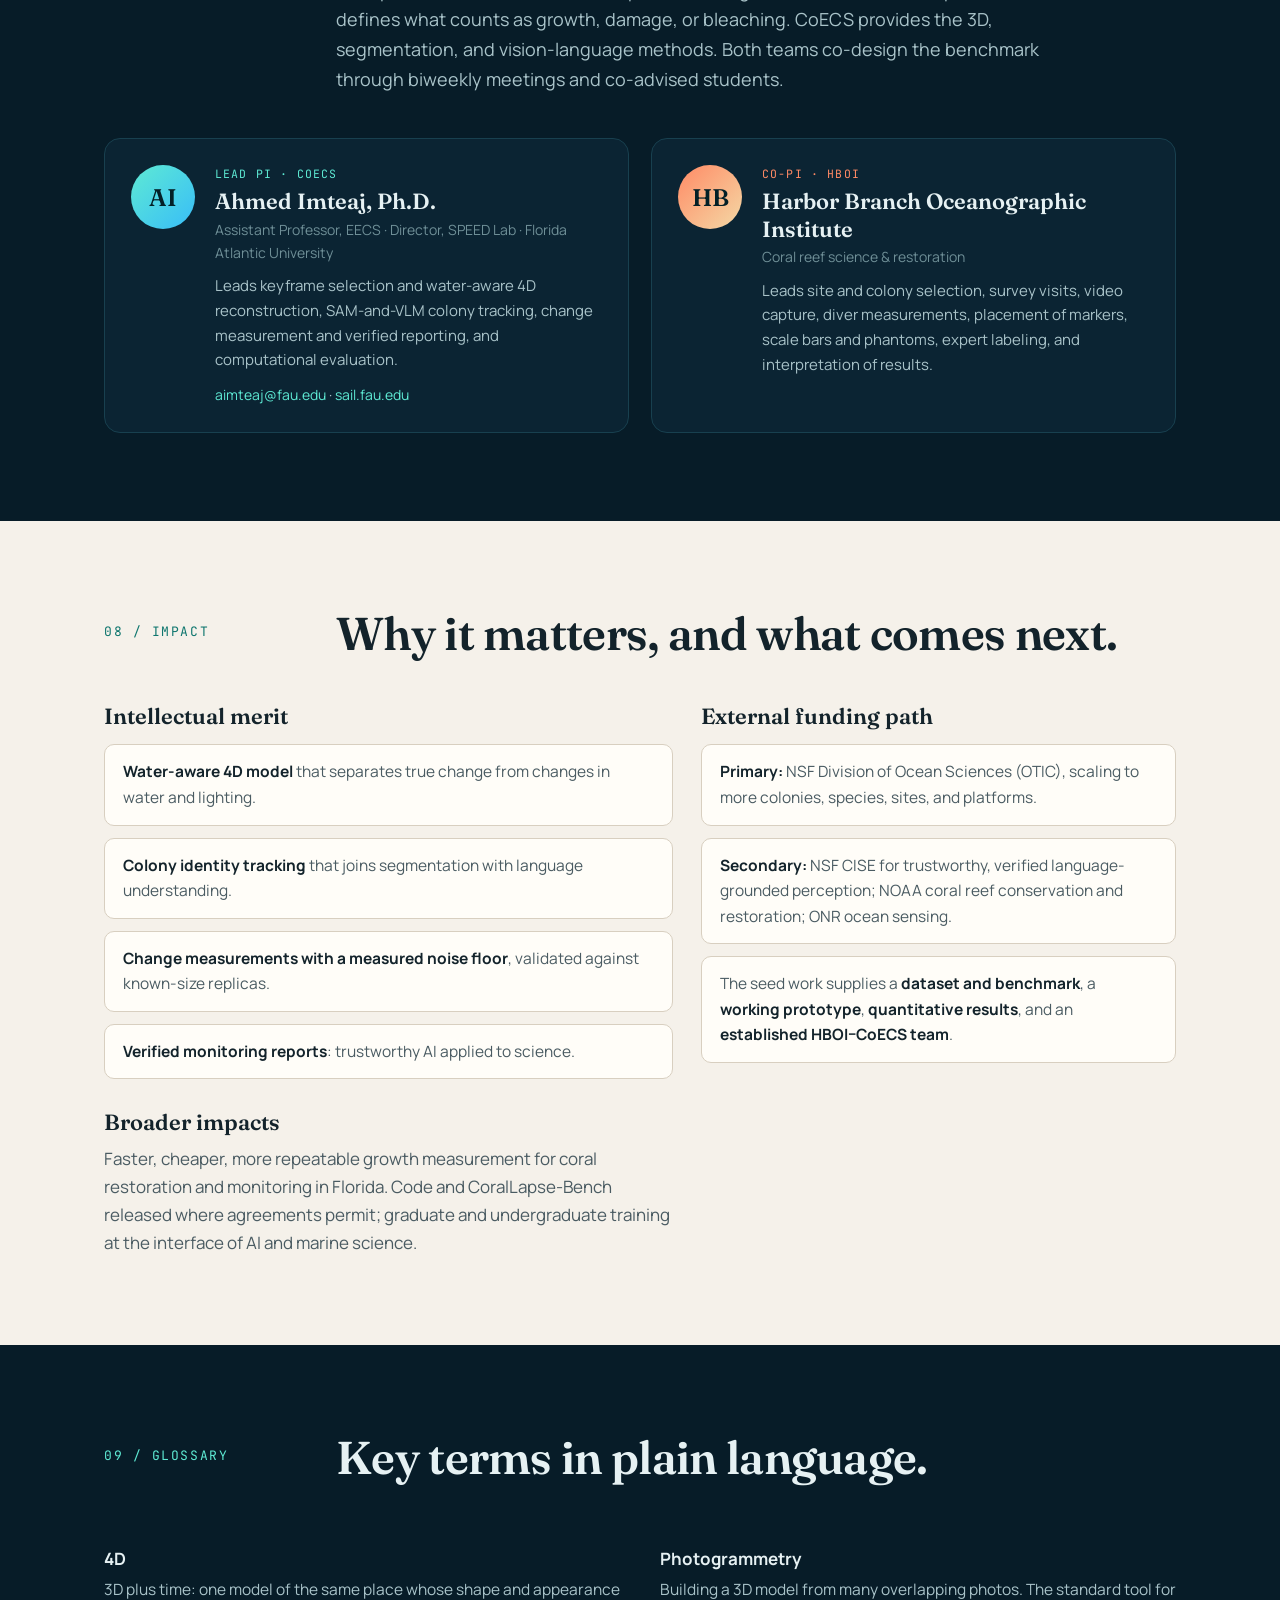
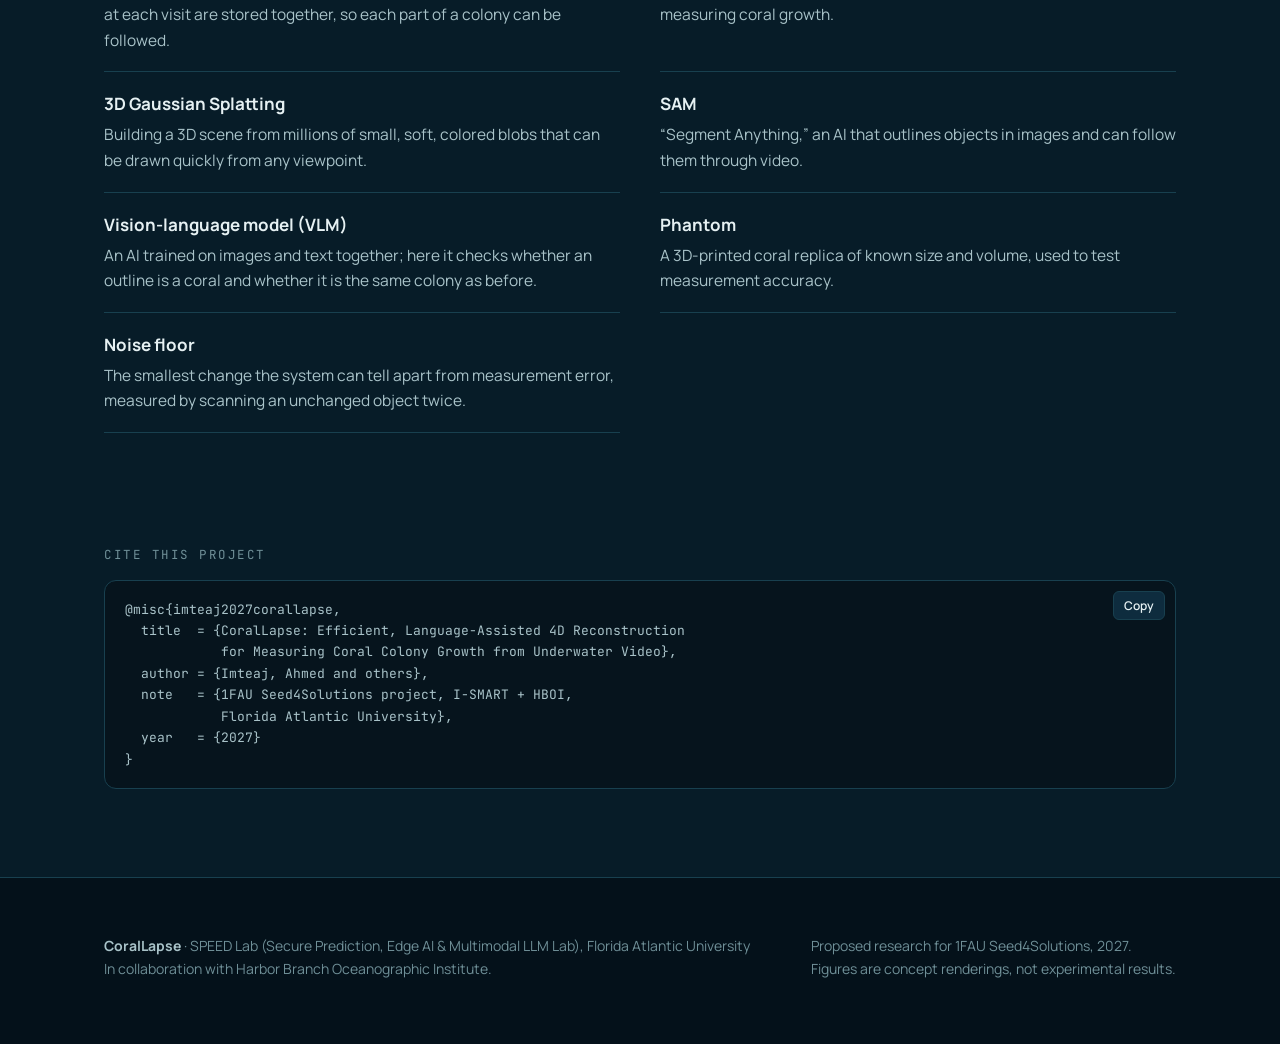
==== commit f95aed0b: "Update overview figure2" ====
--- a/index.html
+++ b/index.html
@@ -322,7 +322,7 @@
       </div>
     </div>
     <figure class="rv">
-      <div class="fig" style="background:#fff;padding:10px"><img src="assets/fig1-overview-v3.png" alt="CoralLapse overview: (a) video and keyframes, (b) SAM segmentation and genus/growth-form classification, (c) 4D reconstruction, (d) tracking and new views, (e) change analysis, (f) change metrics, (g) VLM monitoring report" loading="lazy" data-zoom></div>
+      <div class="fig" style="background:#fff;padding:10px"><img src="assets/fig1-overview-v4.png" alt="CoralLapse overview: (a) video and keyframes, (b) SAM segmentation and genus/growth-form classification, (c) 4D reconstruction, (d) tracking and new views, (e) change analysis, (f) change metrics, (g) VLM monitoring report" loading="lazy" data-zoom></div>
       <figcaption><b>Figure 1. CoralLapse overview.</b> (a) Keyframes chosen from long-term survey video; (b) SAM masks per colony, classified by genus and growth form; (c) per-frame depth fused into a time-indexed point cloud and textured mesh; (d) points tracked across surveys and rendered from new viewpoints; (e) per-point geometric change between surveys; (f) change metrics; (g) VLM monitoring report. Panels a–d are computed from survey footage; class labels and confidences, and panels e–g, are illustrative. <span class="mono" style="font-size:12px">(click to enlarge)</span></figcaption>
     </figure>
     <div class="pipe">
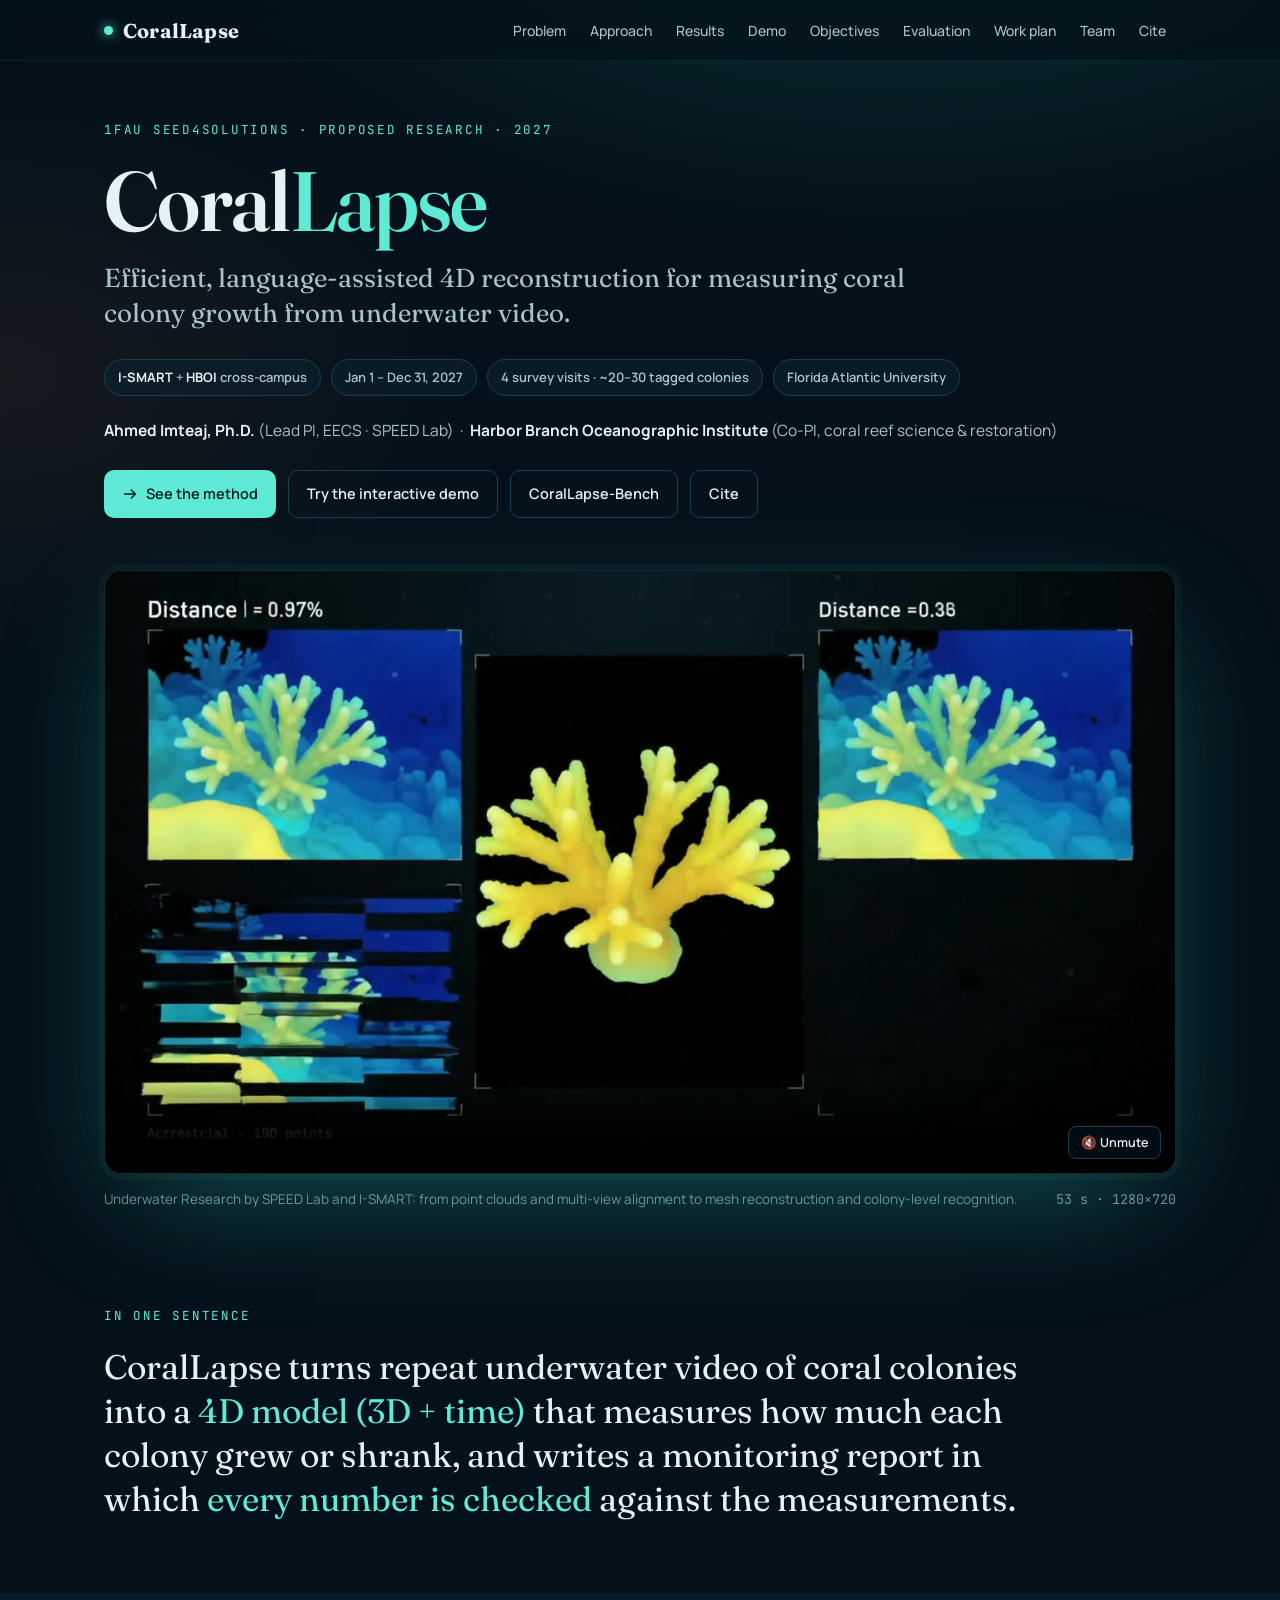
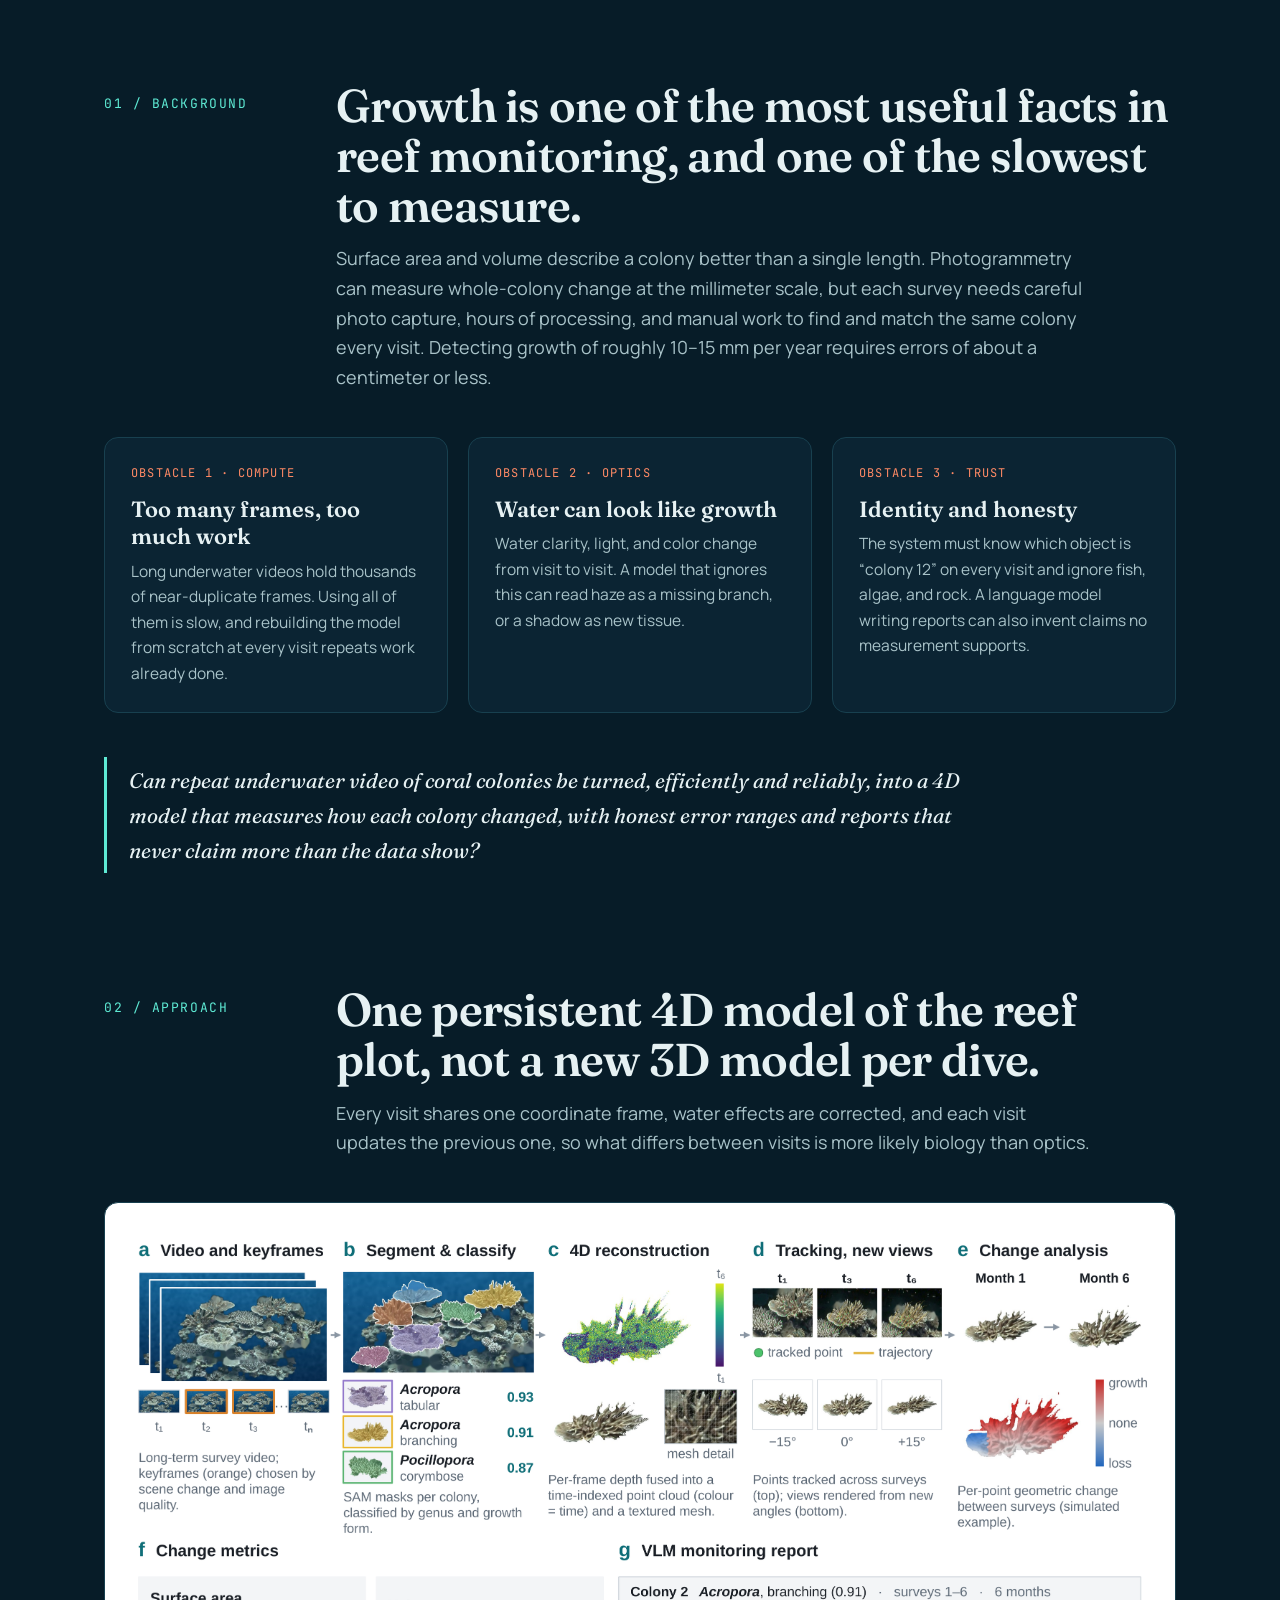
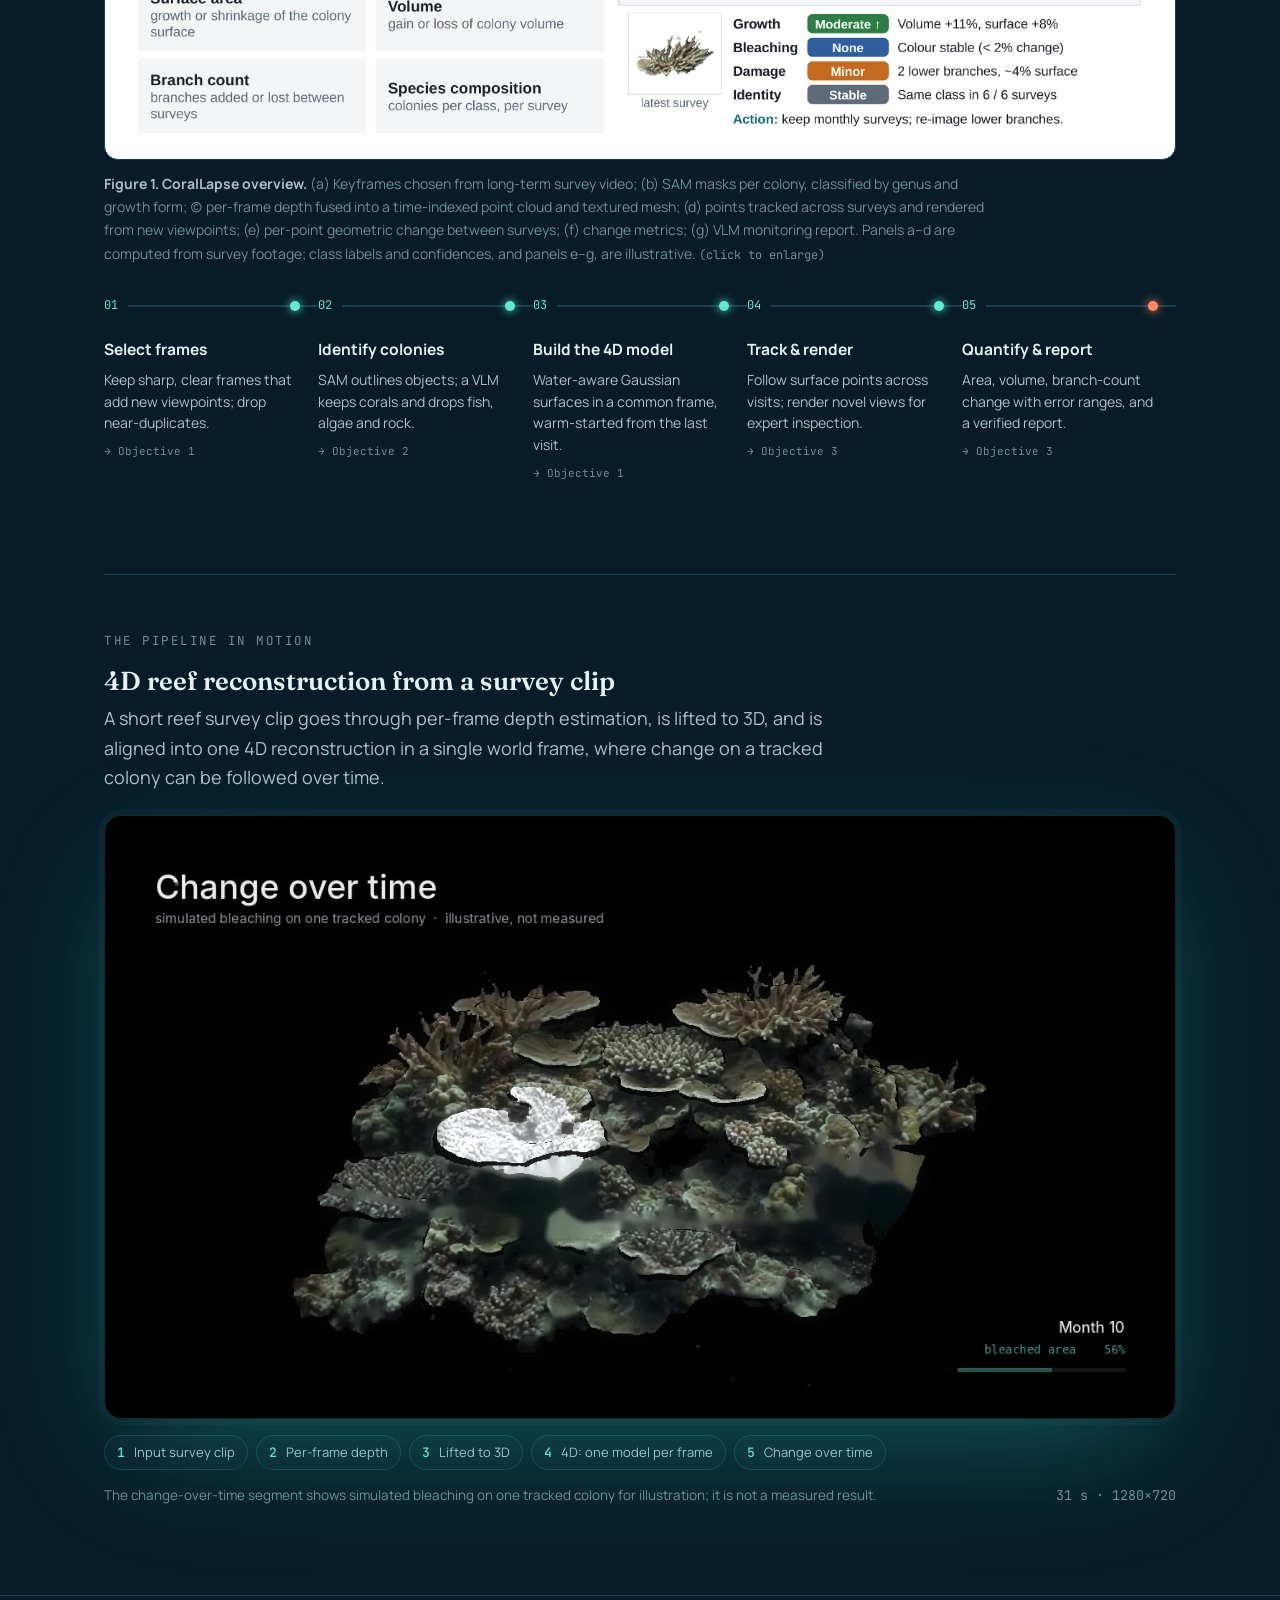
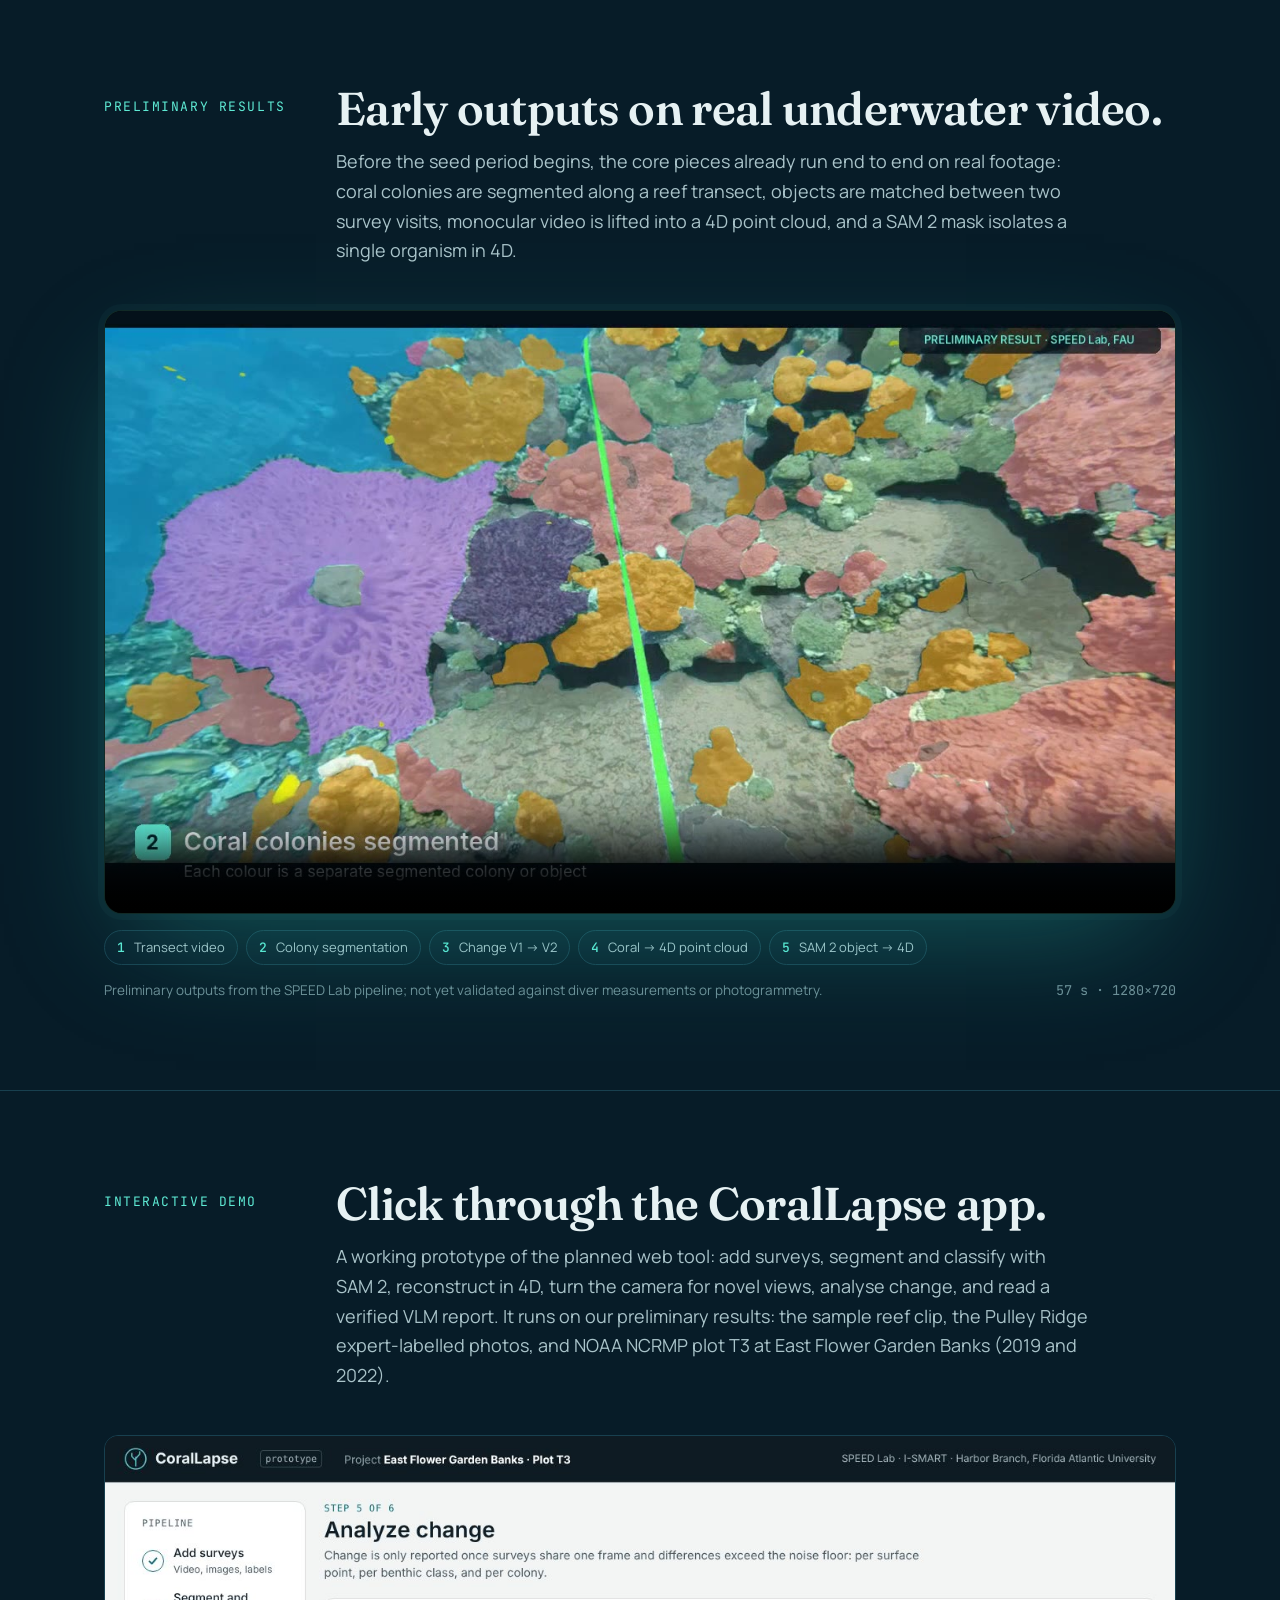
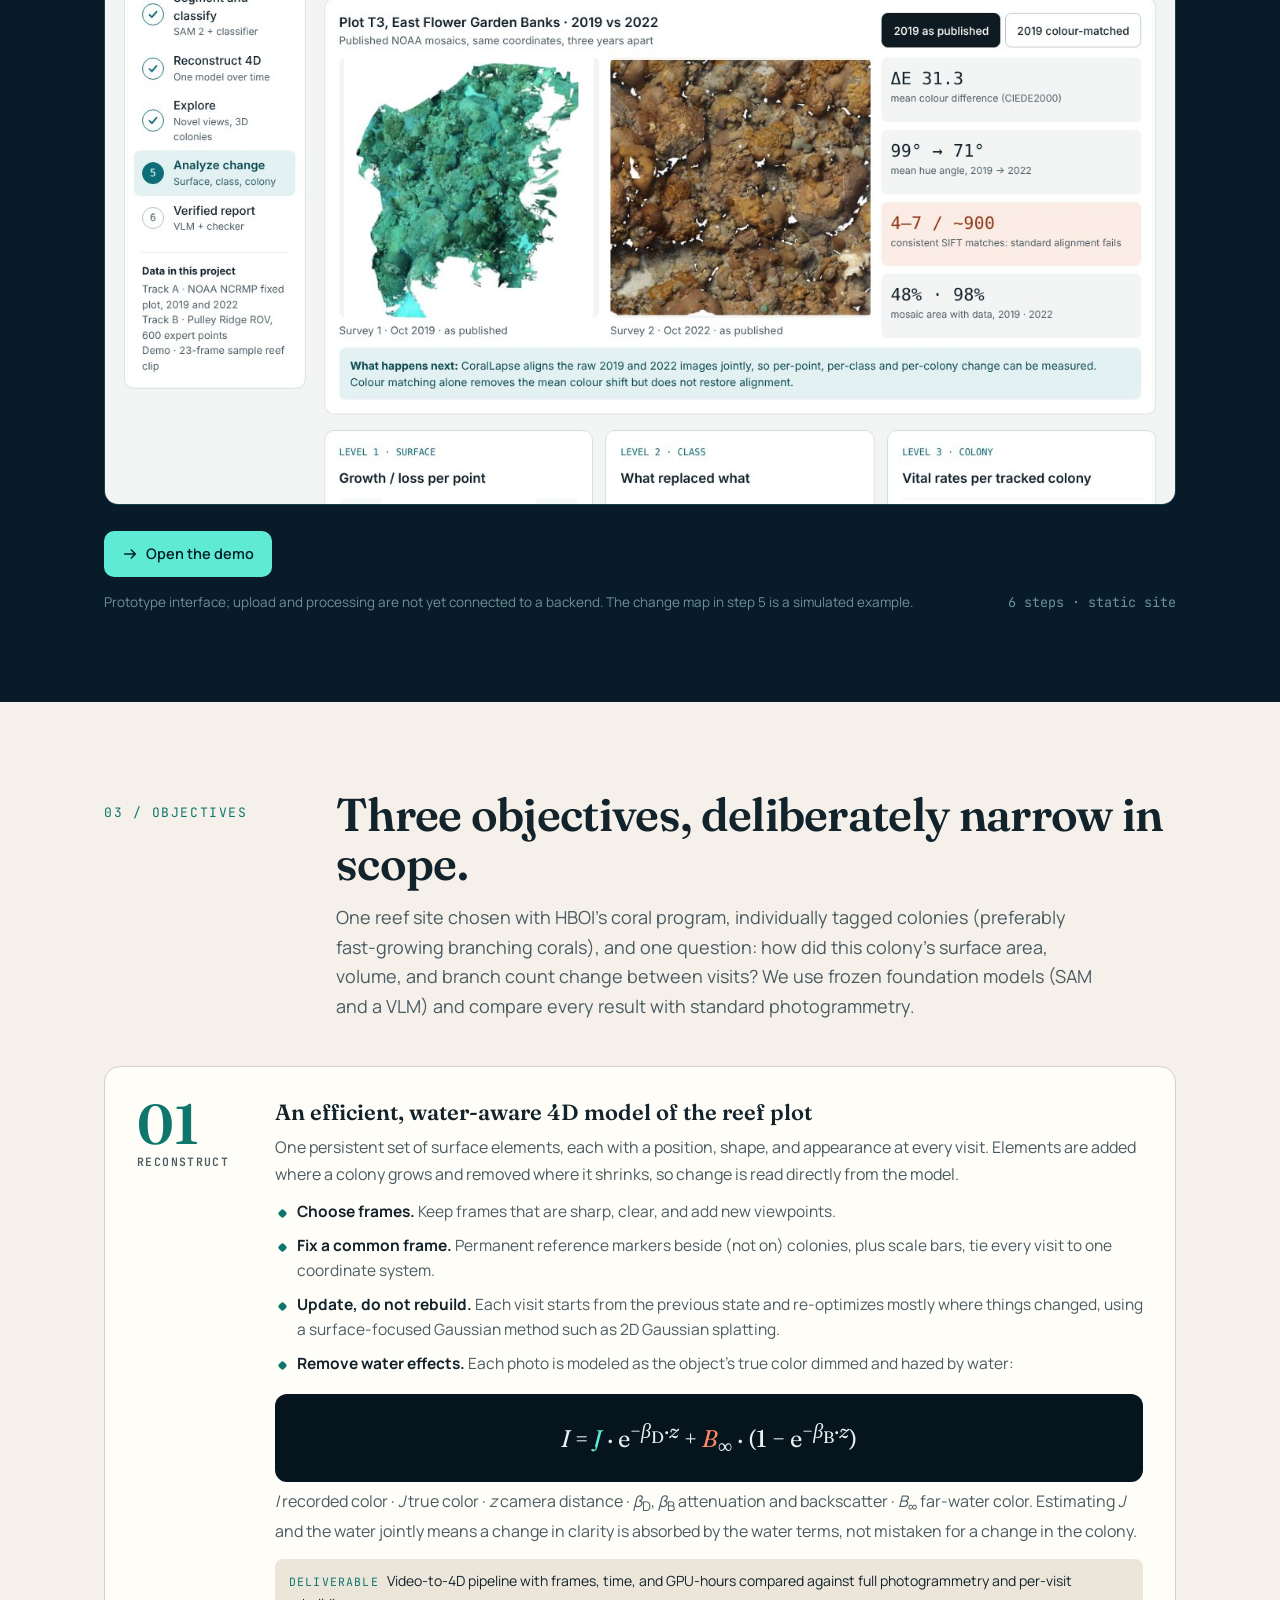
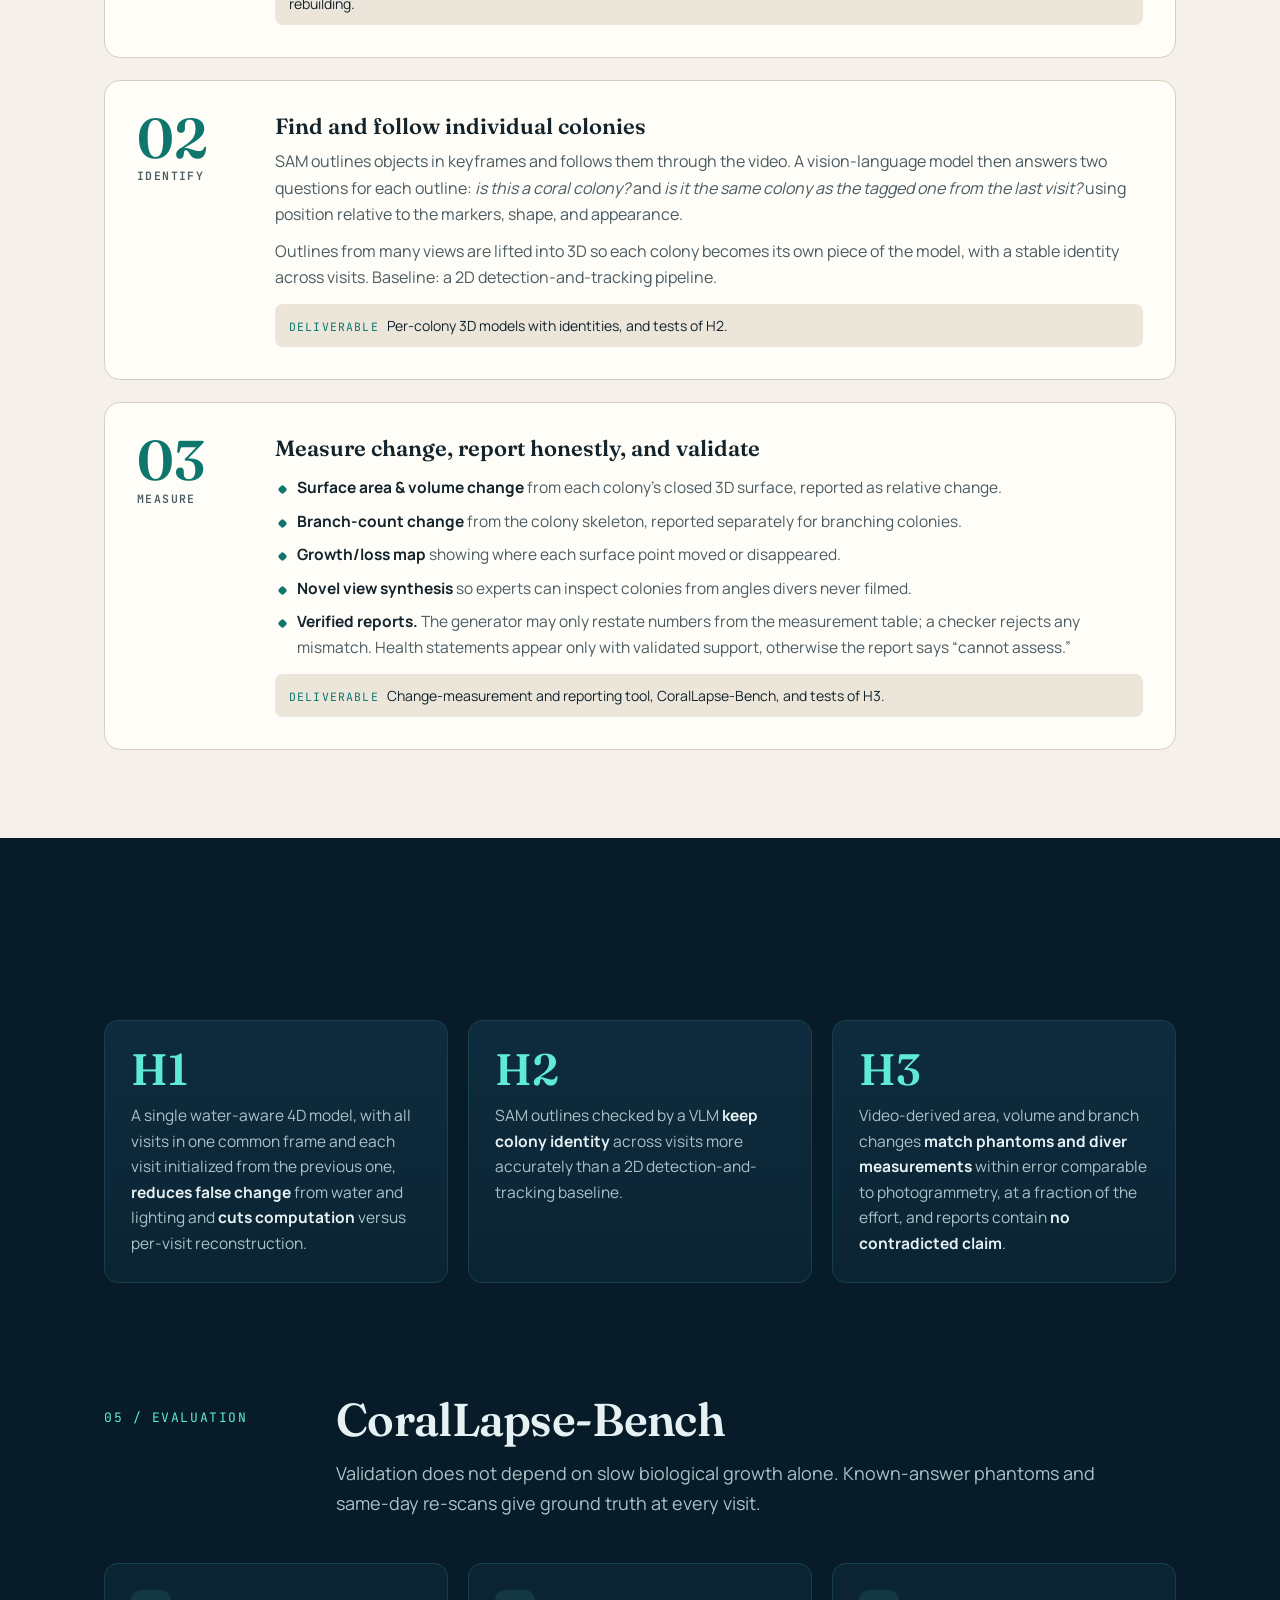
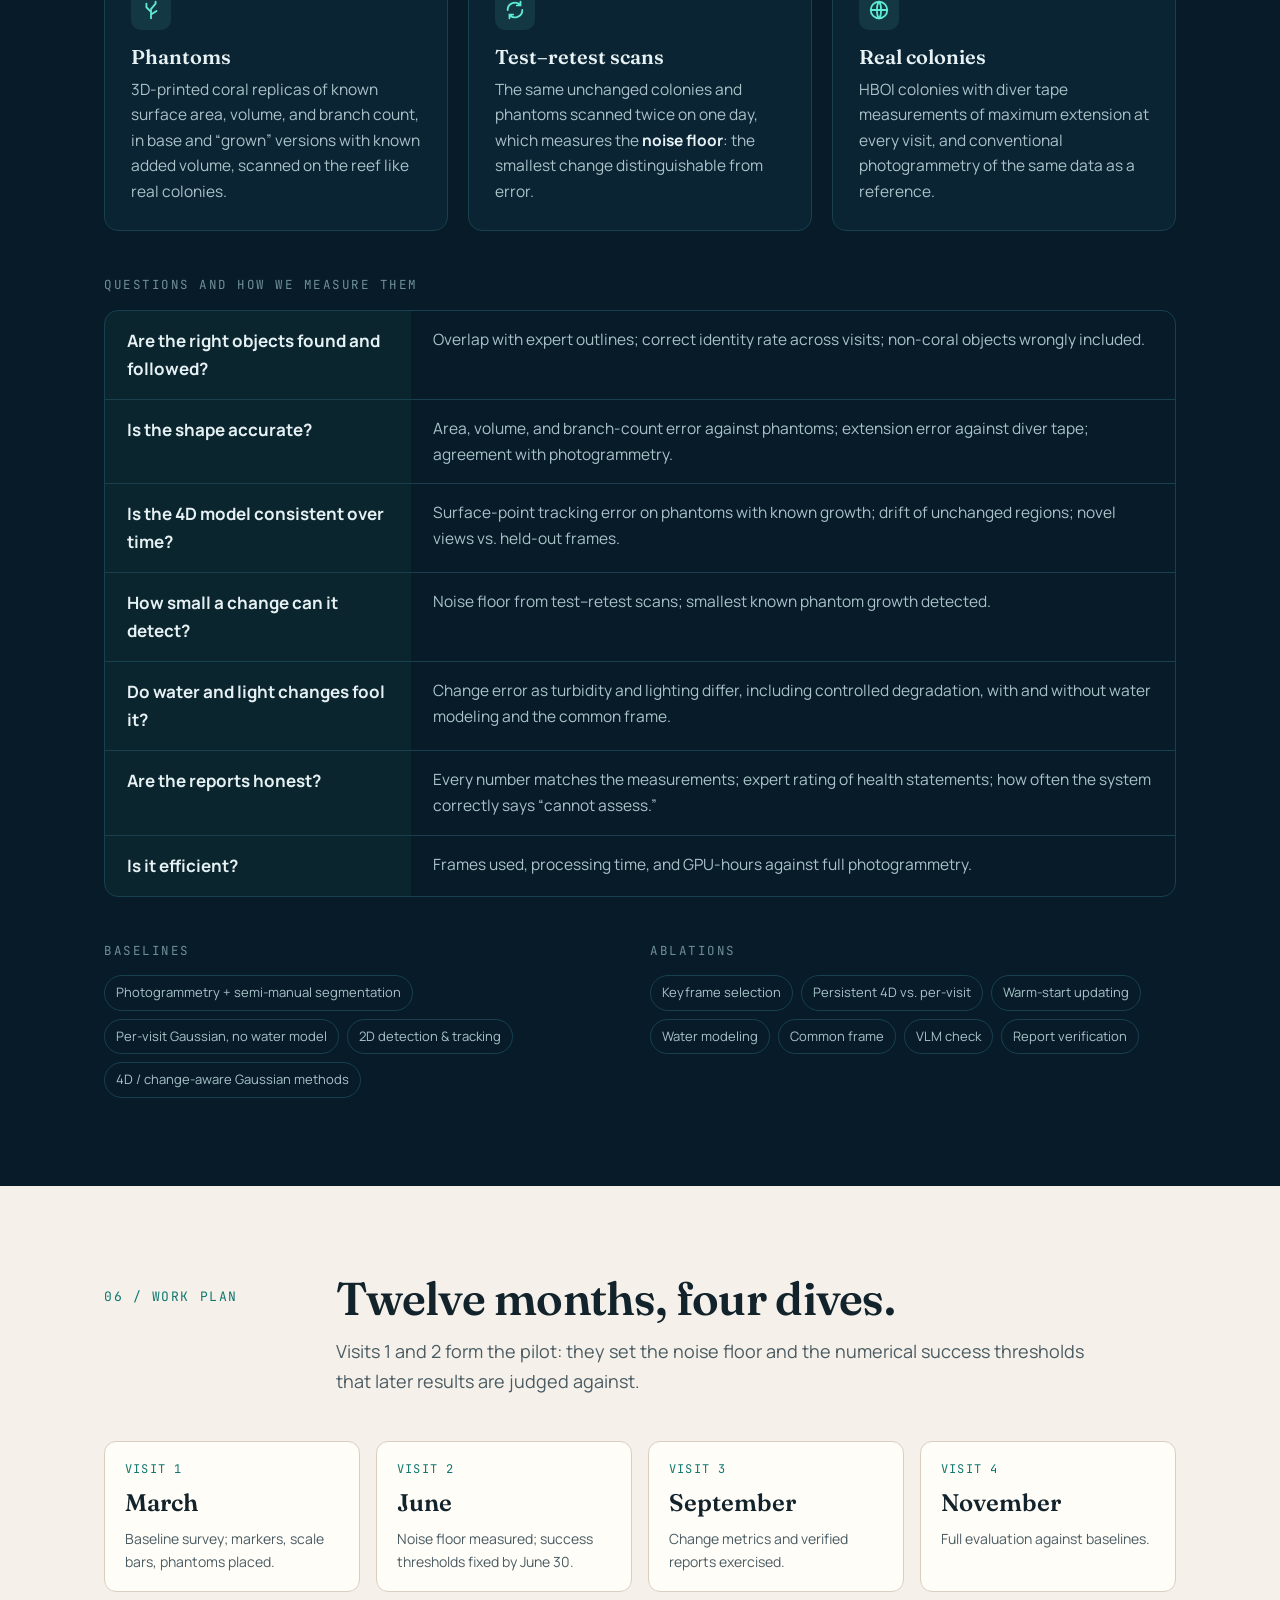
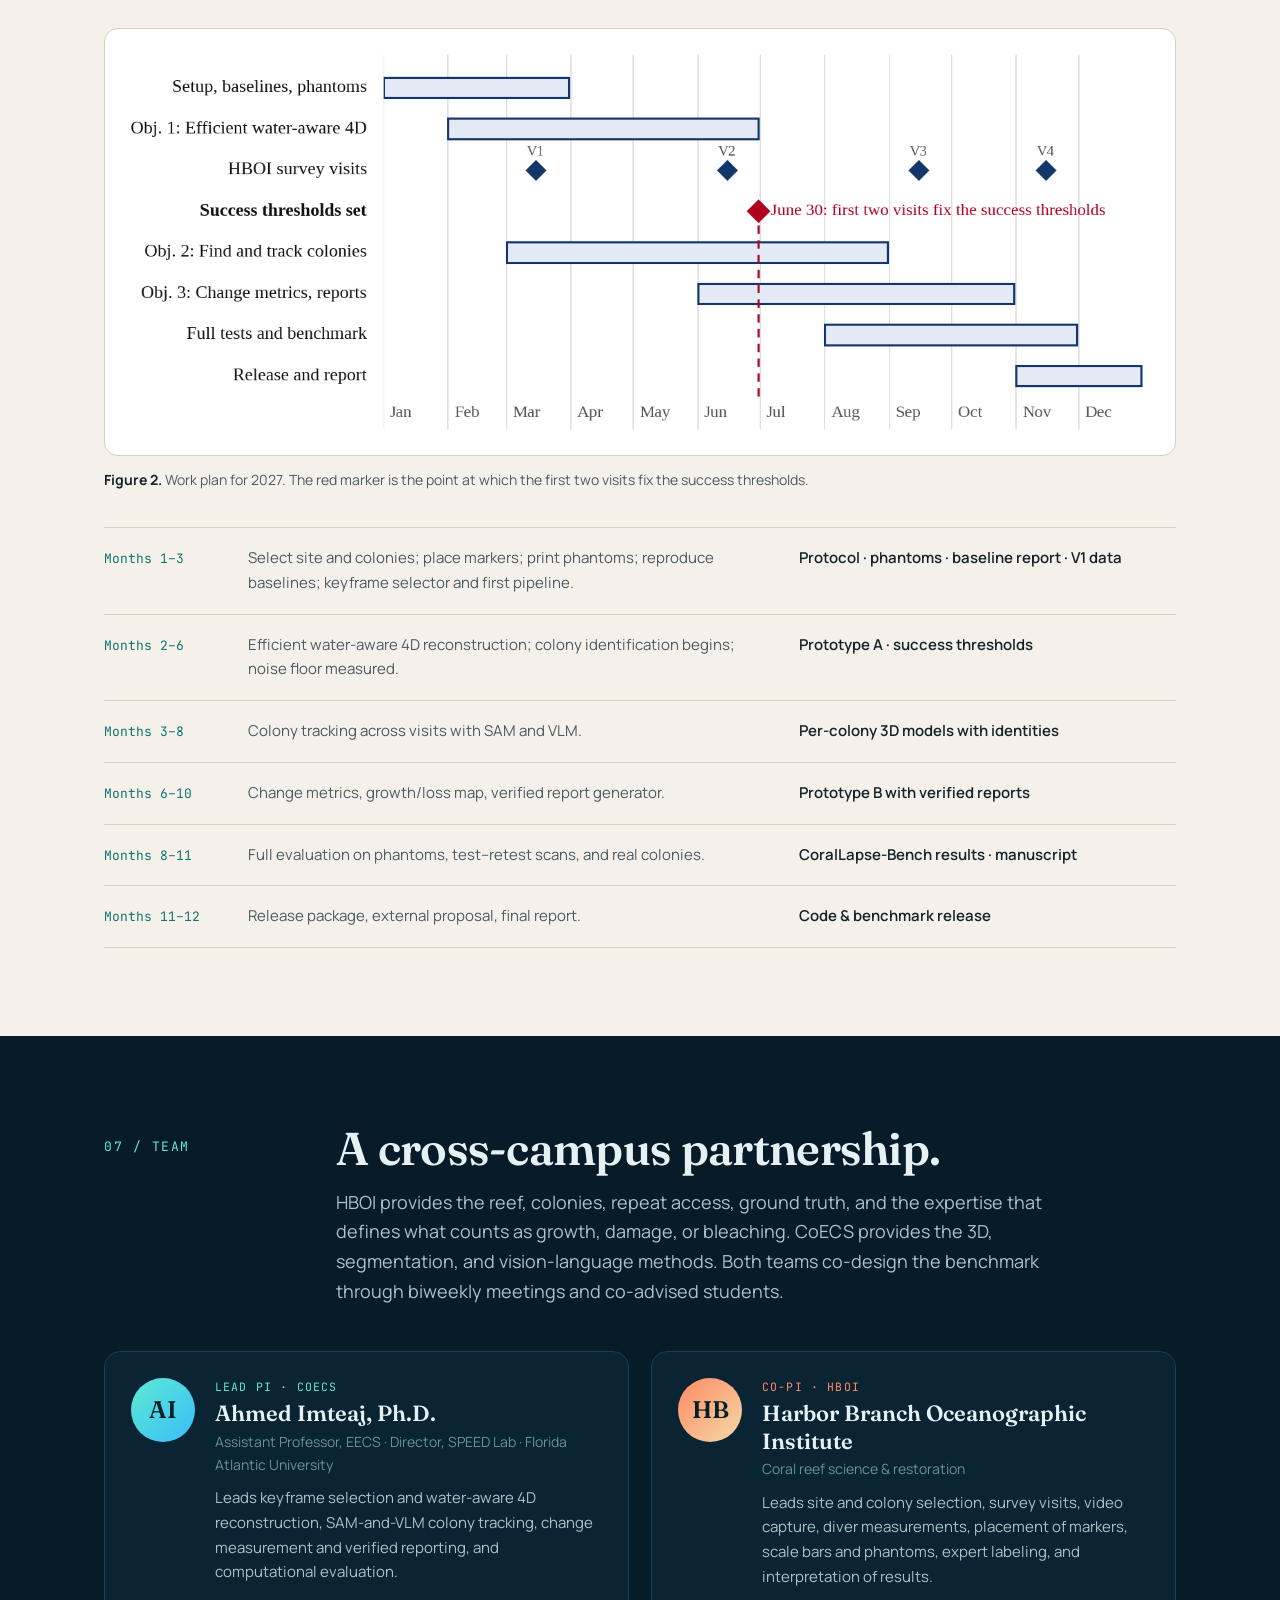
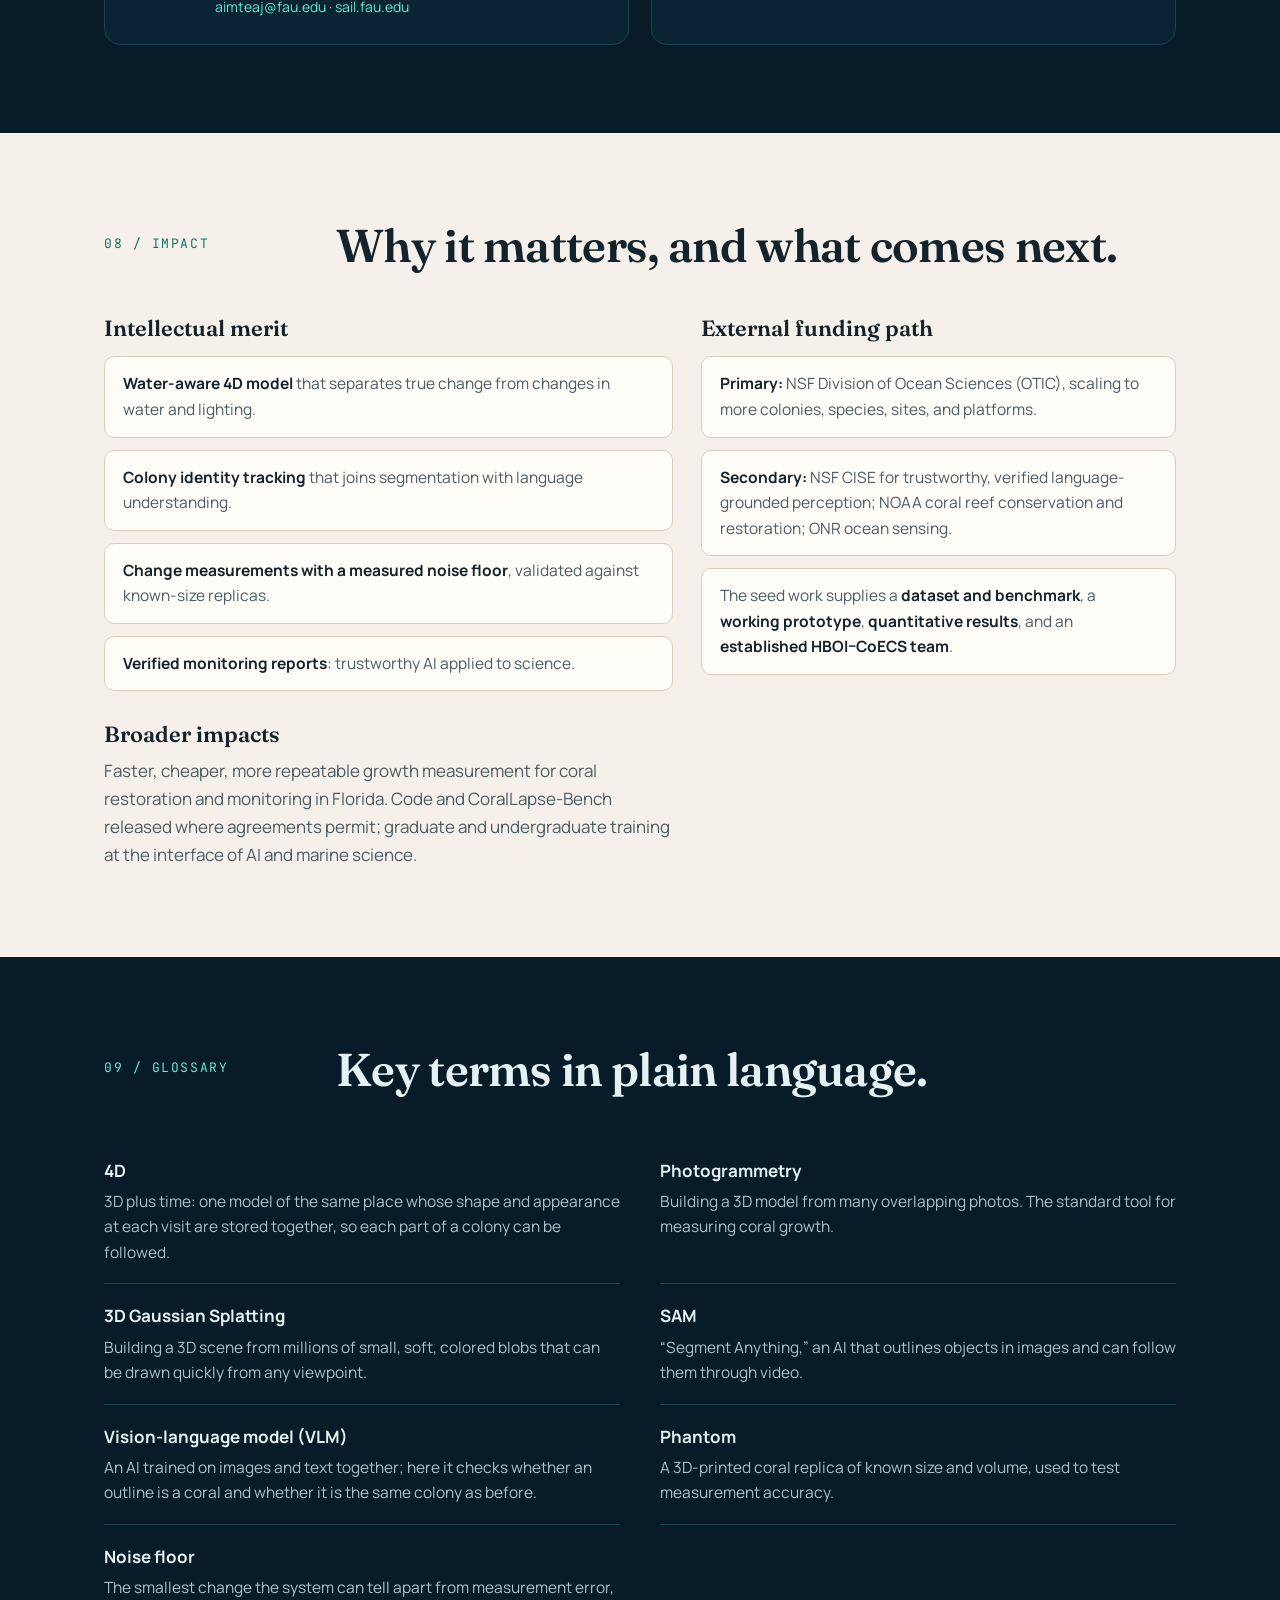
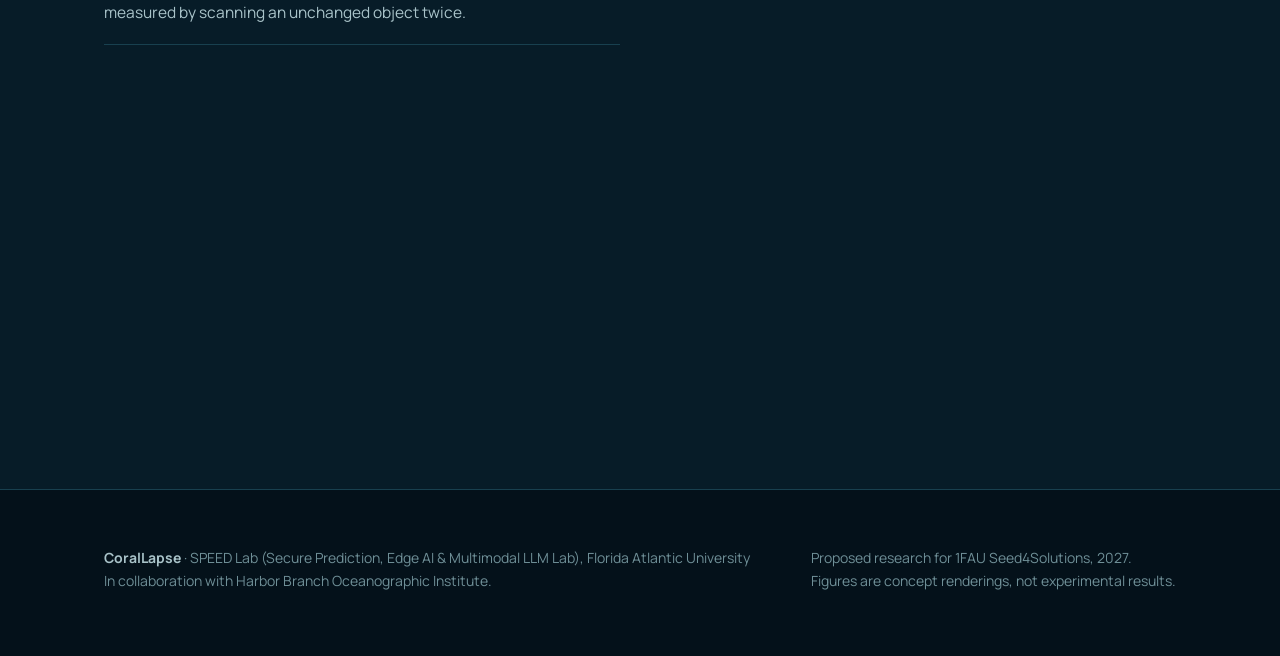
==== commit 4ac545c7: "Add interactive clickable prototype of the website noworalLapse demo clickable prototype of the webs" ====
--- a/index.html
+++ b/index.html
@@ -234,6 +234,7 @@
       <li><a href="#problem">Problem</a></li>
       <li><a href="#approach">Approach</a></li>
       <li><a href="#results">Results</a></li>
+      <li><a href="#demo">Demo</a></li>
       <li><a href="#objectives">Objectives</a></li>
       <li><a href="#evaluation">Evaluation</a></li>
       <li><a href="#plan">Work plan</a></li>
@@ -260,6 +261,7 @@
         <svg width="16" height="16" viewBox="0 0 24 24" fill="none" stroke="currentColor" stroke-width="2.2" stroke-linecap="round"><path d="M4 12h16M14 6l6 6-6 6"/></svg>
         See the method
       </a>
+      <a class="btn ghost" href="demo/">Try the interactive demo</a>
       <a class="btn ghost" href="#evaluation">CoralLapse-Bench</a>
       <a class="btn ghost" href="#cite">Cite</a>
     </div>
@@ -365,6 +367,30 @@
         <span><b>1</b> Transect video</span><span><b>2</b> Colony segmentation</span><span><b>3</b> Change V1 → V2</span><span><b>4</b> Coral → 4D point cloud</span><span><b>5</b> SAM&nbsp;2 object → 4D</span>
       </div>
       <div class="video-cap"><span>Preliminary outputs from the SPEED Lab pipeline; not yet validated against diver measurements or photogrammetry.</span><span class="mono">57 s · 1280×720</span></div>
+    </div>
+  </div>
+</section>
+
+<section class="dark" id="demo" style="border-top:1px solid var(--line)">
+  <div class="wrap">
+    <div class="sec-head rv">
+      <div class="num">Interactive demo</div>
+      <div>
+        <h2>Click through the CoralLapse app.</h2>
+        <p class="lede">A working prototype of the planned web tool: add surveys, segment and classify with SAM&nbsp;2, reconstruct in 4D, turn the camera for novel views, analyse change, and read a verified VLM report. It runs on our preliminary results: the sample reef clip, the Pulley Ridge expert-labelled photos, and NOAA NCRMP plot T3 at East Flower Garden Banks (2019 and 2022).</p>
+      </div>
+    </div>
+    <div class="rv">
+      <a href="demo/" aria-label="Open the interactive demo" style="display:block;border:1px solid var(--line);border-radius:14px;overflow:hidden">
+        <img src="assets/demo-preview.jpg" alt="CoralLapse demo, change-analysis step comparing the 2019 and 2022 surveys of plot T3" loading="lazy" style="display:block;width:100%;height:auto">
+      </a>
+      <div class="btns">
+        <a class="btn" href="demo/">
+          <svg width="16" height="16" viewBox="0 0 24 24" fill="none" stroke="currentColor" stroke-width="2.2" stroke-linecap="round"><path d="M4 12h16M14 6l6 6-6 6"/></svg>
+          Open the demo
+        </a>
+      </div>
+      <div class="video-cap"><span>Prototype interface; upload and processing are not yet connected to a backend. The change map in step 5 is a simulated example.</span><span class="mono">6 steps · static site</span></div>
     </div>
   </div>
 </section>
